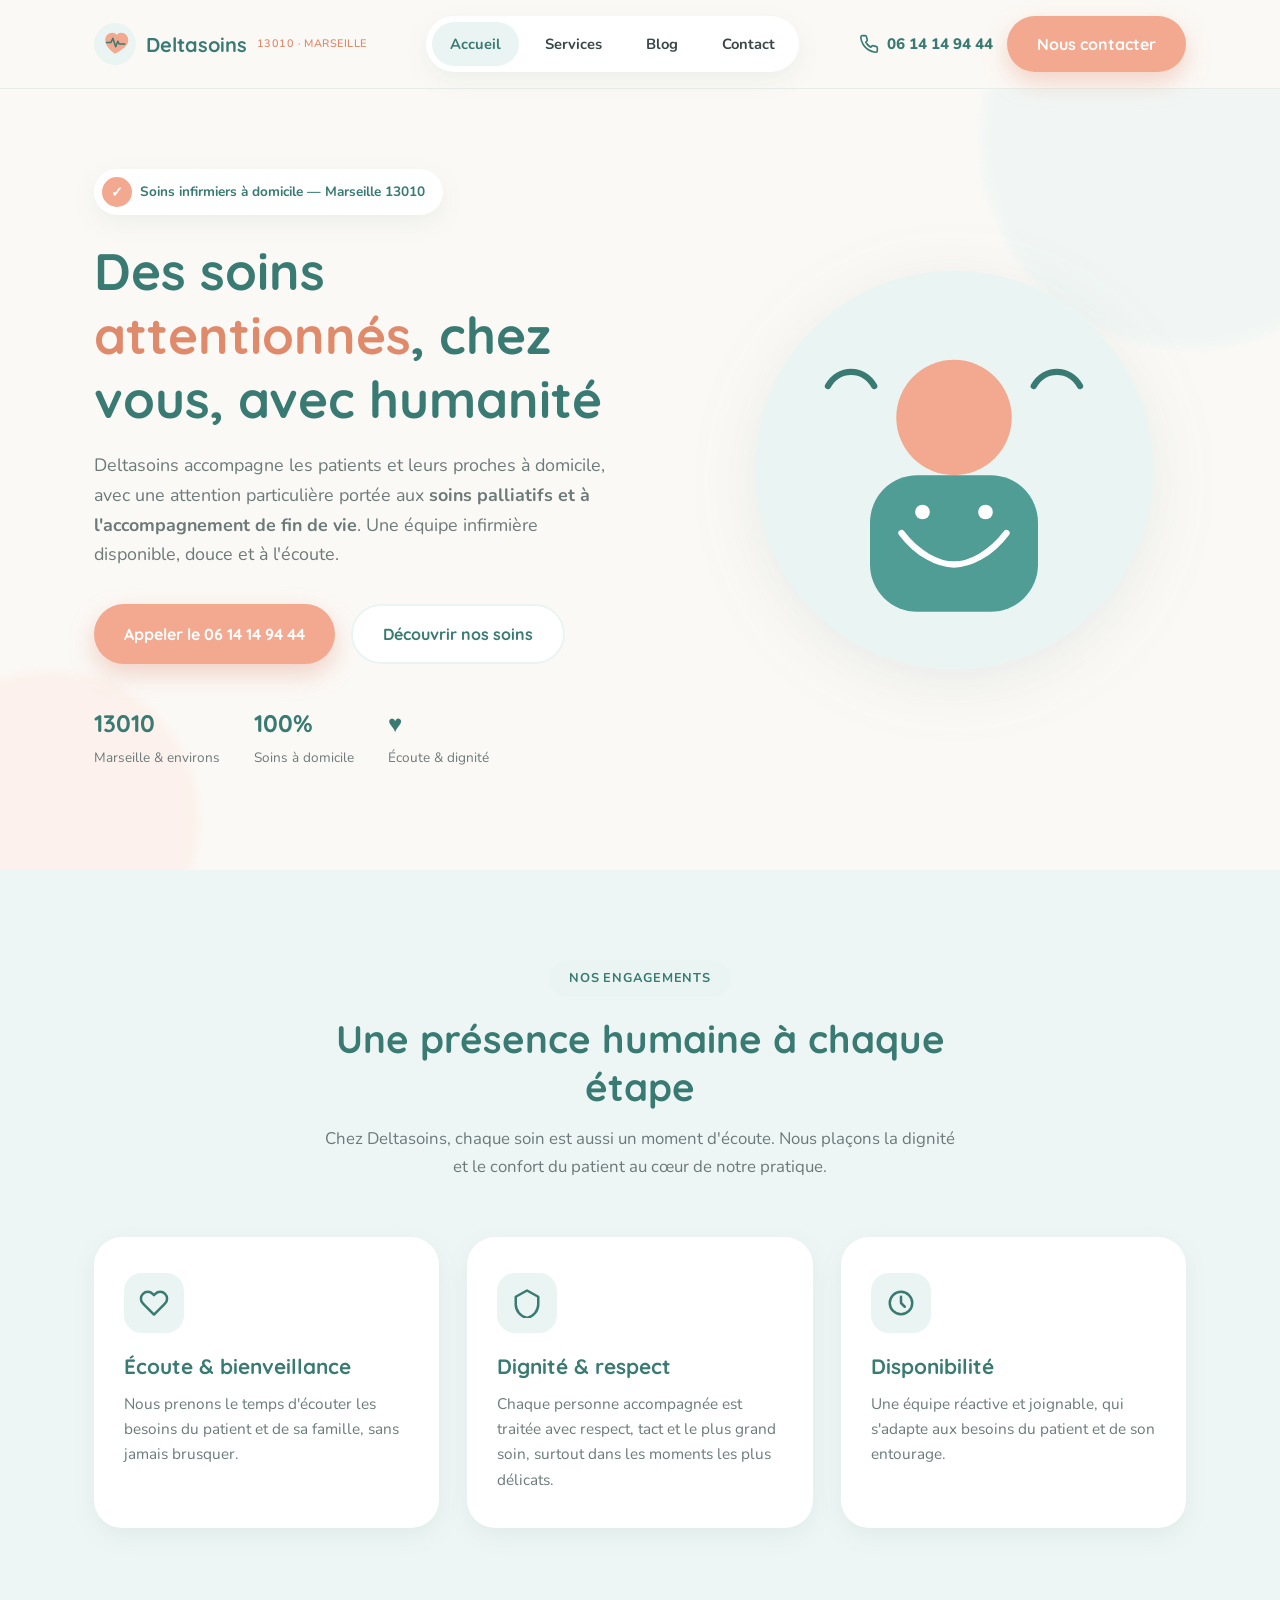
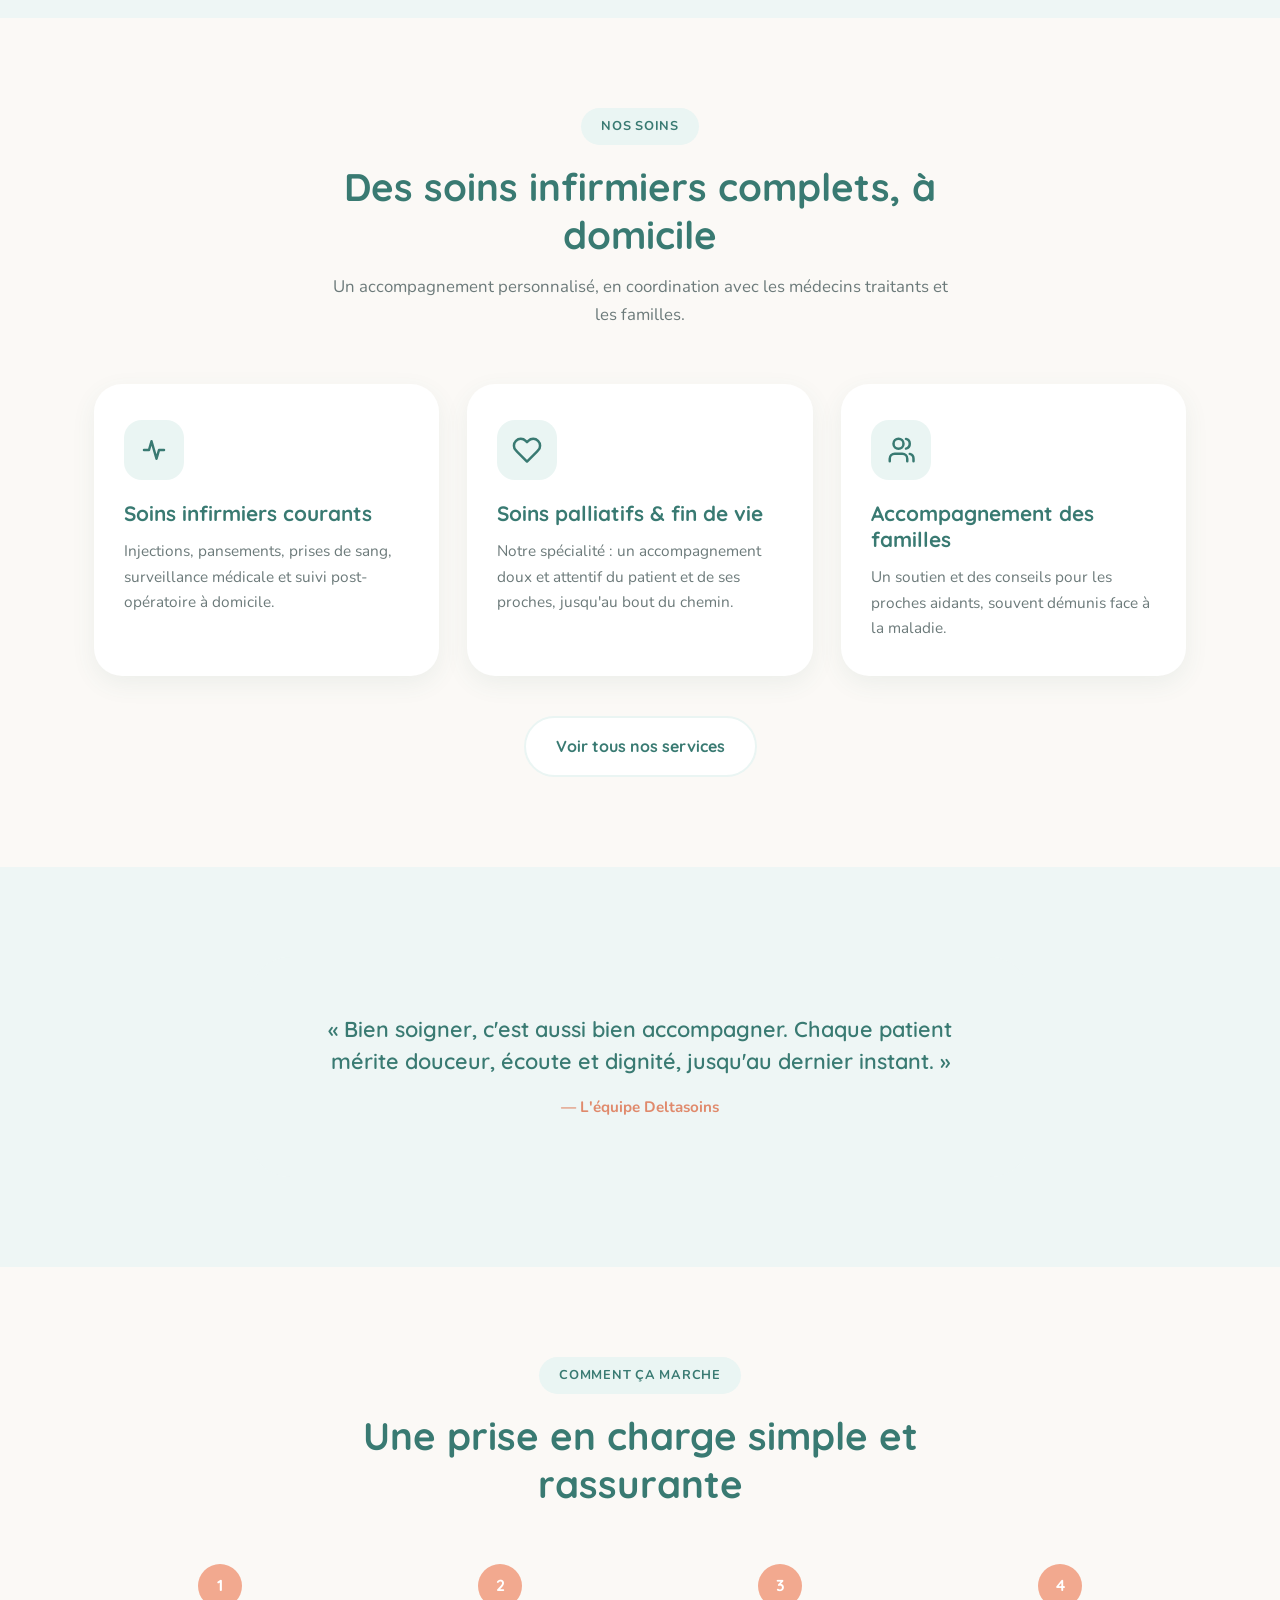
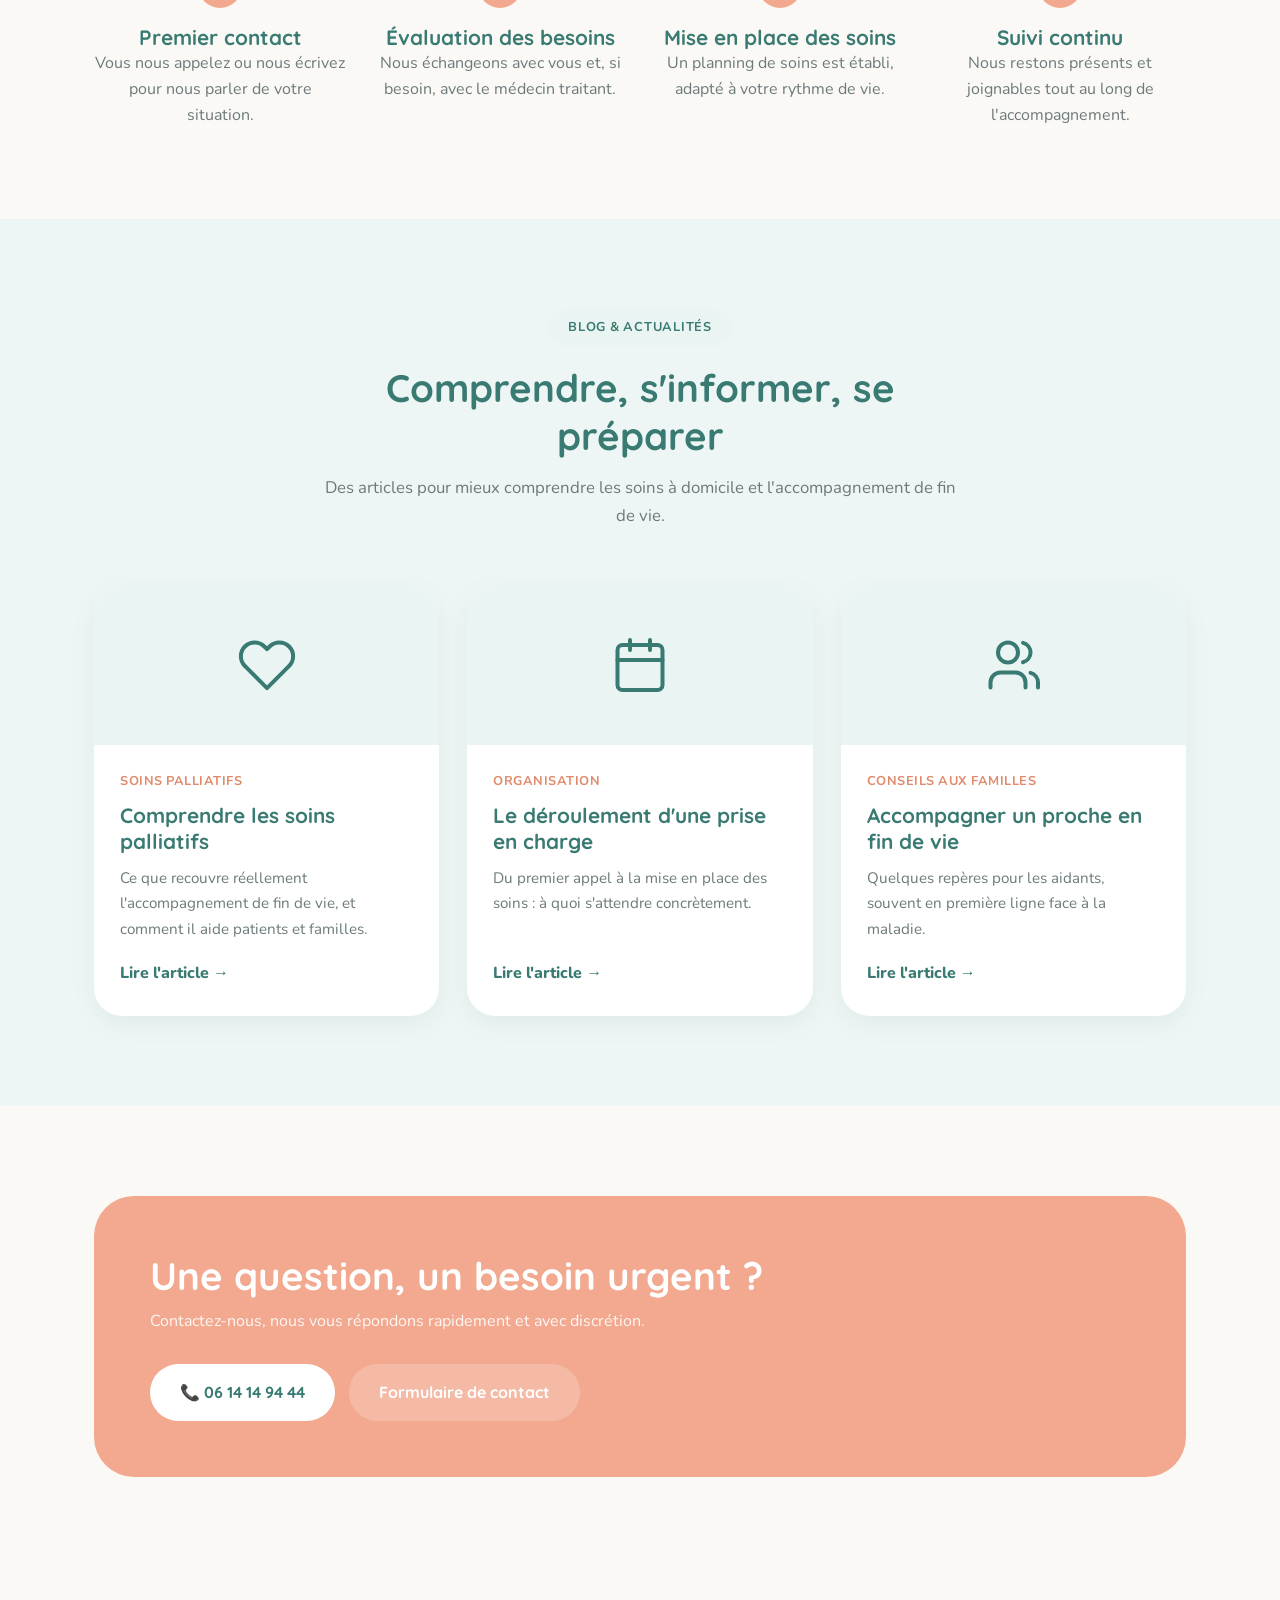
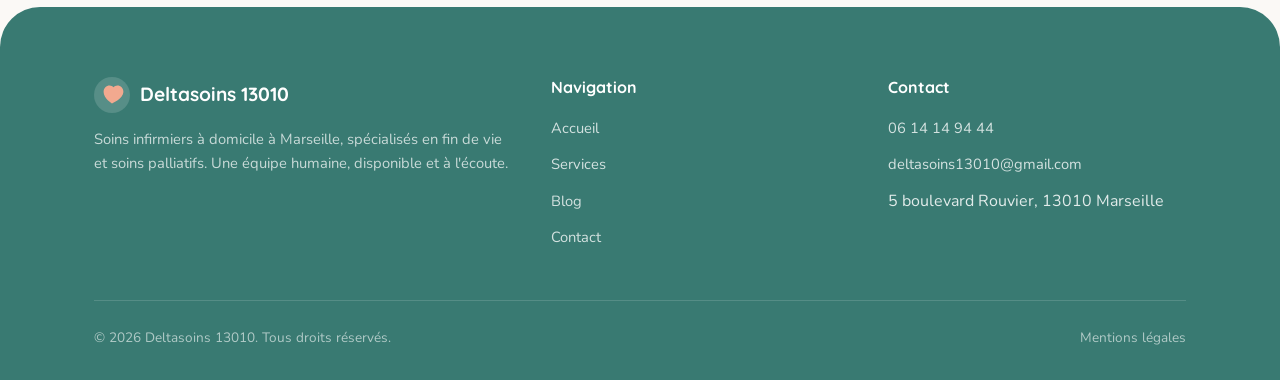
==== index.html @ 517008df "Site vitrine Deltasoins 13010 : accueil, services, blog, contact Co-Authored-By: Claude Sonnet 5 <no" ====
<!DOCTYPE html>
<html lang="fr">
<head>
<meta charset="UTF-8">
<meta name="viewport" content="width=device-width, initial-scale=1.0">
<title>Deltasoins 13010 — Soins infirmiers à domicile à Marseille</title>
<meta name="description" content="Deltasoins 13010 : soins infirmiers à domicile à Marseille, spécialisés en fin de vie et soins palliatifs. Une équipe à l'écoute, disponible et humaine.">
<link rel="icon" href="data:image/svg+xml,<svg xmlns=%22http://www.w3.org/2000/svg%22 viewBox=%220 0 100 100%22><circle cx=%2250%22 cy=%2250%22 r=%2248%22 fill=%22%234f9d94%22/></svg>">
<link rel="stylesheet" href="css/style.css">
</head>
<body>

<header class="site-header">
  <div class="header-inner">
    <a href="index.html" class="logo">
      <svg class="logo-mark" viewBox="0 0 60 60" fill="none" xmlns="http://www.w3.org/2000/svg">
        <circle cx="30" cy="30" r="30" fill="#eaf5f3"/>
        <path d="M30 44s-14-8.6-14-19.2C16 18.4 20.6 14 26 14c2.6 0 5 1.2 6.5 3.1C34 15.2 36.4 14 39 14c5.4 0 10 4.4 10 10.8C49 35.4 30 44 30 44z" fill="#f2a98f"/>
        <path d="M18 28h6l3-6 4 12 3-8 2 4h8" stroke="#397a72" stroke-width="2.2" stroke-linecap="round" stroke-linejoin="round"/>
      </svg>
      Deltasoins <small>13010 · Marseille</small>
    </a>

    <nav class="main-nav">
      <a href="index.html" class="active">Accueil</a>
      <a href="services.html">Services</a>
      <a href="blog.html">Blog</a>
      <a href="contact.html">Contact</a>
    </nav>

    <div class="header-actions">
      <a href="tel:0614149444" class="phone-link">
        <svg width="20" height="20" viewBox="0 0 24 24" fill="none" stroke="#397a72" stroke-width="2" stroke-linecap="round" stroke-linejoin="round"><path d="M22 16.92v3a2 2 0 0 1-2.18 2 19.79 19.79 0 0 1-8.63-3.07 19.5 19.5 0 0 1-6-6 19.79 19.79 0 0 1-3.07-8.67A2 2 0 0 1 4.11 2h3a2 2 0 0 1 2 1.72c.127.96.361 1.903.7 2.81a2 2 0 0 1-.45 2.11L8.09 9.91a16 16 0 0 0 6 6l1.27-1.27a2 2 0 0 1 2.11-.45c.907.339 1.85.573 2.81.7A2 2 0 0 1 22 16.92z"/></svg>
        <span class="label">06 14 14 94 44</span>
      </a>
      <a href="contact.html" class="btn btn-primary">Nous contacter</a>
      <button class="nav-toggle" aria-label="Ouvrir le menu"><span></span><span></span><span></span></button>
    </div>
  </div>
</header>

<!-- HERO -->
<section class="hero">
  <div class="blob blob-1"></div>
  <div class="blob blob-2"></div>
  <div class="container hero-inner">
    <div>
      <div class="hero-badge">
        <span class="dot">✓</span> Soins infirmiers à domicile — Marseille 13010
      </div>
      <h1>Des soins <span>attentionnés</span>, chez vous, avec humanité</h1>
      <p class="hero-lead">Deltasoins accompagne les patients et leurs proches à domicile, avec une attention particulière portée aux <strong>soins palliatifs et à l'accompagnement de fin de vie</strong>. Une équipe infirmière disponible, douce et à l'écoute.</p>
      <div class="hero-actions">
        <a href="tel:0614149444" class="btn btn-primary">Appeler le 06 14 14 94 44</a>
        <a href="services.html" class="btn btn-outline">Découvrir nos soins</a>
      </div>
      <div class="hero-stats">
        <div><strong>13010</strong><span>Marseille &amp; environs</span></div>
        <div><strong>100%</strong><span>Soins à domicile</span></div>
        <div><strong>♥</strong><span>Écoute &amp; dignité</span></div>
      </div>
    </div>
    <div class="hero-visual">
      <svg viewBox="0 0 400 400" fill="none" xmlns="http://www.w3.org/2000/svg">
        <circle cx="200" cy="200" r="190" fill="#eaf5f3"/>
        <circle cx="200" cy="150" r="55" fill="#f2a98f"/>
        <rect x="120" y="205" width="160" height="130" rx="45" fill="#4f9d94"/>
        <path d="M150 260c15 20 35 30 50 30s35-10 50-30" stroke="#ffffff" stroke-width="6" stroke-linecap="round" fill="none"/>
        <circle cx="170" cy="240" r="7" fill="#ffffff"/>
        <circle cx="230" cy="240" r="7" fill="#ffffff"/>
        <path d="M80 120c10-18 34-18 44 0" stroke="#397a72" stroke-width="6" stroke-linecap="round"/>
        <path d="M276 120c10-18 34-18 44 0" stroke="#397a72" stroke-width="6" stroke-linecap="round"/>
      </svg>
    </div>
  </div>
</section>

<!-- VALEURS -->
<section class="bg-alt">
  <div class="container">
    <div class="section-head reveal">
      <span class="section-tag">Nos engagements</span>
      <h2>Une présence humaine à chaque étape</h2>
      <p>Chez Deltasoins, chaque soin est aussi un moment d'écoute. Nous plaçons la dignité et le confort du patient au cœur de notre pratique.</p>
    </div>
    <div class="values-grid">
      <div class="card reveal">
        <div class="icon-badge"><svg viewBox="0 0 24 24" fill="none" stroke-width="2" stroke-linecap="round" stroke-linejoin="round"><path d="M20.84 4.61a5.5 5.5 0 0 0-7.78 0L12 5.67l-1.06-1.06a5.5 5.5 0 0 0-7.78 7.78l1.06 1.06L12 21.23l7.78-7.78 1.06-1.06a5.5 5.5 0 0 0 0-7.78z"/></svg></div>
        <h3>Écoute &amp; bienveillance</h3>
        <p>Nous prenons le temps d'écouter les besoins du patient et de sa famille, sans jamais brusquer.</p>
      </div>
      <div class="card reveal">
        <div class="icon-badge"><svg viewBox="0 0 24 24" fill="none" stroke-width="2" stroke-linecap="round" stroke-linejoin="round"><path d="M12 2 3 7v6c0 5.25 3.75 9.75 9 11 5.25-1.25 9-5.75 9-11V7l-9-5z"/></svg></div>
        <h3>Dignité &amp; respect</h3>
        <p>Chaque personne accompagnée est traitée avec respect, tact et le plus grand soin, surtout dans les moments les plus délicats.</p>
      </div>
      <div class="card reveal">
        <div class="icon-badge"><svg viewBox="0 0 24 24" fill="none" stroke-width="2" stroke-linecap="round" stroke-linejoin="round"><circle cx="12" cy="12" r="9"/><path d="M12 7v5l3 3"/></svg></div>
        <h3>Disponibilité</h3>
        <p>Une équipe réactive et joignable, qui s'adapte aux besoins du patient et de son entourage.</p>
      </div>
    </div>
  </div>
</section>

<!-- SERVICES -->
<section>
  <div class="container">
    <div class="section-head reveal">
      <span class="section-tag">Nos soins</span>
      <h2>Des soins infirmiers complets, à domicile</h2>
      <p>Un accompagnement personnalisé, en coordination avec les médecins traitants et les familles.</p>
    </div>
    <div class="services-grid">
      <div class="card reveal">
        <div class="icon-badge"><svg viewBox="0 0 24 24" fill="none" stroke-width="2" stroke-linecap="round" stroke-linejoin="round"><path d="M4 12h4l2-7 4 14 2-7h4"/></svg></div>
        <h3>Soins infirmiers courants</h3>
        <p>Injections, pansements, prises de sang, surveillance médicale et suivi post-opératoire à domicile.</p>
      </div>
      <div class="card reveal">
        <div class="icon-badge"><svg viewBox="0 0 24 24" fill="none" stroke-width="2" stroke-linecap="round" stroke-linejoin="round"><path d="M20.84 4.61a5.5 5.5 0 0 0-7.78 0L12 5.67l-1.06-1.06a5.5 5.5 0 0 0-7.78 7.78l1.06 1.06L12 21.23l7.78-7.78 1.06-1.06a5.5 5.5 0 0 0 0-7.78z"/></svg></div>
        <h3>Soins palliatifs &amp; fin de vie</h3>
        <p>Notre spécialité : un accompagnement doux et attentif du patient et de ses proches, jusqu'au bout du chemin.</p>
      </div>
      <div class="card reveal">
        <div class="icon-badge"><svg viewBox="0 0 24 24" fill="none" stroke-width="2" stroke-linecap="round" stroke-linejoin="round"><path d="M17 21v-2a4 4 0 0 0-4-4H7a4 4 0 0 0-4 4v2"/><circle cx="10" cy="7" r="4"/><path d="M22 21v-2a4 4 0 0 0-3-3.87"/><path d="M16 3.13a4 4 0 0 1 0 7.75"/></svg></div>
        <h3>Accompagnement des familles</h3>
        <p>Un soutien et des conseils pour les proches aidants, souvent démunis face à la maladie.</p>
      </div>
    </div>
    <div style="text-align:center; margin-top: 40px;">
      <a href="services.html" class="btn btn-outline reveal">Voir tous nos services</a>
    </div>
  </div>
</section>

<!-- CITATION -->
<section class="bg-alt">
  <div class="container">
    <div class="quote-block reveal">
      <p>« Bien soigner, c'est aussi bien accompagner. Chaque patient mérite douceur, écoute et dignité, jusqu'au dernier instant. »</p>
      <span>— L'équipe Deltasoins</span>
    </div>
  </div>
</section>

<!-- COMMENT CA MARCHE -->
<section>
  <div class="container">
    <div class="section-head reveal">
      <span class="section-tag">Comment ça marche</span>
      <h2>Une prise en charge simple et rassurante</h2>
    </div>
    <div class="steps-grid">
      <div class="step-card reveal">
        <div class="step-num">1</div>
        <h3>Premier contact</h3>
        <p>Vous nous appelez ou nous écrivez pour nous parler de votre situation.</p>
      </div>
      <div class="step-card reveal">
        <div class="step-num">2</div>
        <h3>Évaluation des besoins</h3>
        <p>Nous échangeons avec vous et, si besoin, avec le médecin traitant.</p>
      </div>
      <div class="step-card reveal">
        <div class="step-num">3</div>
        <h3>Mise en place des soins</h3>
        <p>Un planning de soins est établi, adapté à votre rythme de vie.</p>
      </div>
      <div class="step-card reveal">
        <div class="step-num">4</div>
        <h3>Suivi continu</h3>
        <p>Nous restons présents et joignables tout au long de l'accompagnement.</p>
      </div>
    </div>
  </div>
</section>

<!-- BLOG PREVIEW -->
<section class="bg-alt">
  <div class="container">
    <div class="section-head reveal">
      <span class="section-tag">Blog &amp; actualités</span>
      <h2>Comprendre, s'informer, se préparer</h2>
      <p>Des articles pour mieux comprendre les soins à domicile et l'accompagnement de fin de vie.</p>
    </div>
    <div class="blog-grid">
      <a href="blog/article-comprendre-soins-palliatifs.html" class="blog-card reveal">
        <div class="blog-thumb"><svg viewBox="0 0 24 24" fill="none" stroke-width="1.6" stroke-linecap="round" stroke-linejoin="round"><path d="M20.84 4.61a5.5 5.5 0 0 0-7.78 0L12 5.67l-1.06-1.06a5.5 5.5 0 0 0-7.78 7.78l1.06 1.06L12 21.23l7.78-7.78 1.06-1.06a5.5 5.5 0 0 0 0-7.78z"/></svg></div>
        <div class="blog-card-body">
          <span class="blog-meta">Soins palliatifs</span>
          <h3>Comprendre les soins palliatifs</h3>
          <p>Ce que recouvre réellement l'accompagnement de fin de vie, et comment il aide patients et familles.</p>
          <span class="read-more">Lire l'article →</span>
        </div>
      </a>
      <a href="blog/article-deroulement-prise-en-charge.html" class="blog-card reveal">
        <div class="blog-thumb"><svg viewBox="0 0 24 24" fill="none" stroke-width="1.6" stroke-linecap="round" stroke-linejoin="round"><rect x="3" y="4" width="18" height="18" rx="2"/><path d="M16 2v4M8 2v4M3 10h18"/></svg></div>
        <div class="blog-card-body">
          <span class="blog-meta">Organisation</span>
          <h3>Le déroulement d'une prise en charge</h3>
          <p>Du premier appel à la mise en place des soins : à quoi s'attendre concrètement.</p>
          <span class="read-more">Lire l'article →</span>
        </div>
      </a>
      <a href="blog/article-accompagner-un-proche.html" class="blog-card reveal">
        <div class="blog-thumb"><svg viewBox="0 0 24 24" fill="none" stroke-width="1.6" stroke-linecap="round" stroke-linejoin="round"><path d="M17 21v-2a4 4 0 0 0-4-4H7a4 4 0 0 0-4 4v2"/><circle cx="10" cy="7" r="4"/><path d="M22 21v-2a4 4 0 0 0-3-3.87"/><path d="M16 3.13a4 4 0 0 1 0 7.75"/></svg></div>
        <div class="blog-card-body">
          <span class="blog-meta">Conseils aux familles</span>
          <h3>Accompagner un proche en fin de vie</h3>
          <p>Quelques repères pour les aidants, souvent en première ligne face à la maladie.</p>
          <span class="read-more">Lire l'article →</span>
        </div>
      </a>
    </div>
  </div>
</section>

<!-- CTA -->
<section>
  <div class="container">
    <div class="cta-band reveal">
      <div>
        <h2>Une question, un besoin urgent ?</h2>
        <p>Contactez-nous, nous vous répondons rapidement et avec discrétion.</p>
      </div>
      <div style="display:flex; gap:14px; flex-wrap:wrap;">
        <a href="tel:0614149444" class="btn btn-light">📞 06 14 14 94 44</a>
        <a href="contact.html" class="btn" style="background:rgba(255,255,255,0.2); color:white;">Formulaire de contact</a>
      </div>
    </div>
  </div>
</section>

<footer class="site-footer">
  <div class="container">
    <div class="footer-grid">
      <div>
        <div class="footer-logo">
          <svg class="logo-mark" viewBox="0 0 60 60" fill="none" xmlns="http://www.w3.org/2000/svg">
            <circle cx="30" cy="30" r="30" fill="rgba(255,255,255,0.15)"/>
            <path d="M30 44s-14-8.6-14-19.2C16 18.4 20.6 14 26 14c2.6 0 5 1.2 6.5 3.1C34 15.2 36.4 14 39 14c5.4 0 10 4.4 10 10.8C49 35.4 30 44 30 44z" fill="#f2a98f"/>
          </svg>
          Deltasoins 13010
        </div>
        <p>Soins infirmiers à domicile à Marseille, spécialisés en fin de vie et soins palliatifs. Une équipe humaine, disponible et à l'écoute.</p>
      </div>
      <div>
        <h4>Navigation</h4>
        <ul>
          <li><a href="index.html">Accueil</a></li>
          <li><a href="services.html">Services</a></li>
          <li><a href="blog.html">Blog</a></li>
          <li><a href="contact.html">Contact</a></li>
        </ul>
      </div>
      <div>
        <h4>Contact</h4>
        <ul>
          <li><a href="tel:0614149444">06 14 14 94 44</a></li>
          <li><a href="mailto:deltasoins13010@gmail.com">deltasoins13010@gmail.com</a></li>
          <li>5 boulevard Rouvier, 13010 Marseille</li>
        </ul>
      </div>
    </div>
    <div class="footer-bottom">
      <span>© <span id="year"></span> Deltasoins 13010. Tous droits réservés.</span>
      <a href="mentions-legales.html">Mentions légales</a>
    </div>
  </div>
</footer>

<script src="js/script.js"></script>
<script>document.getElementById('year').textContent = new Date().getFullYear();</script>
</body>
</html>
---- css/style.css ----
/* ===================================================
   Deltasoins 13010 — Feuille de style principale
   Style : médical, doux, rassurant, arrondi
=================================================== */

@import url('https://fonts.googleapis.com/css2?family=Quicksand:wght@500;600;700&family=Nunito:wght@400;600;700;800&display=swap');

:root {
  --color-primary: #4f9d94;
  --color-primary-dark: #397a72;
  --color-primary-light: #eaf5f3;
  --color-secondary: #f2a98f;
  --color-secondary-dark: #e08a6c;
  --color-bg: #fbf9f6;
  --color-bg-alt: #eef6f5;
  --color-text: #3a4747;
  --color-text-light: #6c7a7a;
  --color-white: #ffffff;

  --radius-xl: 40px;
  --radius-lg: 28px;
  --radius-md: 18px;
  --radius-sm: 12px;
  --radius-pill: 999px;

  --shadow-soft: 0 12px 32px rgba(63, 110, 105, 0.10);
  --shadow-card: 0 8px 24px rgba(63, 110, 105, 0.08);

  --font-heading: 'Quicksand', 'Nunito', sans-serif;
  --font-body: 'Nunito', sans-serif;
}

* { box-sizing: border-box; margin: 0; padding: 0; }

html { scroll-behavior: smooth; }

body {
  font-family: var(--font-body);
  color: var(--color-text);
  background: var(--color-bg);
  line-height: 1.65;
  overflow-x: hidden;
}

img { max-width: 100%; display: block; }

a { color: inherit; text-decoration: none; }

ul { list-style: none; }

h1, h2, h3, h4 {
  font-family: var(--font-heading);
  font-weight: 700;
  color: var(--color-primary-dark);
  line-height: 1.25;
}

h1 { font-size: clamp(2.1rem, 4vw, 3.2rem); }
h2 { font-size: clamp(1.7rem, 3vw, 2.4rem); }
h3 { font-size: 1.3rem; }

p { color: var(--color-text-light); }

.container {
  max-width: 1140px;
  margin: 0 auto;
  padding: 0 24px;
}

section { padding: 90px 0; }

.section-tag {
  display: inline-block;
  background: var(--color-primary-light);
  color: var(--color-primary-dark);
  font-weight: 700;
  font-size: 0.8rem;
  letter-spacing: 0.06em;
  text-transform: uppercase;
  padding: 8px 20px;
  border-radius: var(--radius-pill);
  margin-bottom: 18px;
}

.section-head {
  max-width: 640px;
  margin: 0 auto 56px;
  text-align: center;
}

.section-head p { margin-top: 14px; font-size: 1.05rem; }

/* ---------- Buttons ---------- */
.btn {
  display: inline-flex;
  align-items: center;
  gap: 10px;
  font-family: var(--font-heading);
  font-weight: 700;
  font-size: 1rem;
  padding: 15px 30px;
  border-radius: var(--radius-pill);
  border: none;
  cursor: pointer;
  transition: transform 0.25s ease, box-shadow 0.25s ease, background 0.25s ease;
}

.btn-primary {
  background: var(--color-secondary);
  color: var(--color-white);
  box-shadow: 0 10px 24px rgba(224, 138, 108, 0.35);
}
.btn-primary:hover { background: var(--color-secondary-dark); transform: translateY(-3px); }

.btn-outline {
  background: var(--color-white);
  color: var(--color-primary-dark);
  border: 2px solid var(--color-primary-light);
}
.btn-outline:hover { border-color: var(--color-primary); transform: translateY(-3px); }

.btn-light {
  background: var(--color-white);
  color: var(--color-primary-dark);
}
.btn-light:hover { transform: translateY(-3px); }

.btn-block { width: 100%; justify-content: center; }

/* ---------- Header ---------- */
.site-header {
  position: sticky;
  top: 0;
  z-index: 100;
  background: rgba(251, 249, 246, 0.9);
  backdrop-filter: blur(10px);
  border-bottom: 1px solid rgba(79, 157, 148, 0.12);
}

.header-inner {
  display: flex;
  align-items: center;
  justify-content: space-between;
  padding: 16px 24px;
  max-width: 1140px;
  margin: 0 auto;
}

.logo {
  display: flex;
  align-items: center;
  gap: 10px;
  font-family: var(--font-heading);
  font-weight: 700;
  font-size: 1.25rem;
  color: var(--color-primary-dark);
}

.logo-mark {
  width: 42px;
  height: 42px;
  flex-shrink: 0;
}

.logo small {
  display: block;
  font-family: var(--font-body);
  font-weight: 600;
  font-size: 0.68rem;
  color: var(--color-secondary-dark);
  letter-spacing: 0.04em;
  text-transform: uppercase;
}

.main-nav {
  display: flex;
  align-items: center;
  gap: 8px;
  background: var(--color-white);
  padding: 6px;
  border-radius: var(--radius-pill);
  box-shadow: var(--shadow-card);
}

.main-nav a {
  padding: 10px 18px;
  border-radius: var(--radius-pill);
  font-weight: 700;
  font-size: 0.92rem;
  color: var(--color-text);
  transition: background 0.2s ease, color 0.2s ease;
}

.main-nav a:hover,
.main-nav a.active {
  background: var(--color-primary-light);
  color: var(--color-primary-dark);
}

.header-actions {
  display: flex;
  align-items: center;
  gap: 14px;
  flex-shrink: 0;
}

.phone-link {
  display: flex;
  align-items: center;
  gap: 8px;
  font-weight: 800;
  color: var(--color-primary-dark);
  font-size: 0.95rem;
  white-space: nowrap;
  flex-shrink: 0;
}

.nav-toggle {
  display: none;
  flex-direction: column;
  gap: 5px;
  background: none;
  border: none;
  cursor: pointer;
  padding: 8px;
}
.nav-toggle span {
  width: 26px;
  height: 3px;
  border-radius: 3px;
  background: var(--color-primary-dark);
}

/* ---------- Hero ---------- */
.hero {
  position: relative;
  padding: 80px 0 100px;
  overflow: hidden;
}

.blob {
  position: absolute;
  border-radius: 50%;
  filter: blur(4px);
  opacity: 0.55;
  z-index: 0;
}
.blob-1 { width: 420px; height: 420px; background: var(--color-primary-light); top: -160px; right: -120px; }
.blob-2 { width: 300px; height: 300px; background: #fdece4; bottom: -100px; left: -100px; }

.hero-inner {
  position: relative;
  z-index: 1;
  display: grid;
  grid-template-columns: 1.1fr 0.9fr;
  gap: 60px;
  align-items: center;
}

.hero-badge {
  display: inline-flex;
  align-items: center;
  gap: 8px;
  background: var(--color-white);
  padding: 8px 18px 8px 8px;
  border-radius: var(--radius-pill);
  box-shadow: var(--shadow-card);
  font-weight: 700;
  font-size: 0.85rem;
  color: var(--color-primary-dark);
  margin-bottom: 24px;
}
.hero-badge .dot {
  width: 30px; height: 30px;
  border-radius: 50%;
  background: var(--color-secondary);
  display: flex; align-items: center; justify-content: center;
  color: white; font-size: 0.9rem;
}

.hero h1 { margin-bottom: 20px; }
.hero h1 span { color: var(--color-secondary-dark); }

.hero-lead {
  font-size: 1.12rem;
  max-width: 520px;
  margin-bottom: 34px;
}

.hero-actions {
  display: flex;
  flex-wrap: wrap;
  gap: 16px;
  margin-bottom: 40px;
}

.hero-stats {
  display: flex;
  gap: 34px;
}
.hero-stats div strong {
  display: block;
  font-family: var(--font-heading);
  font-size: 1.5rem;
  color: var(--color-primary-dark);
}
.hero-stats div span {
  font-size: 0.85rem;
  color: var(--color-text-light);
}

.hero-visual {
  position: relative;
  display: flex;
  align-items: center;
  justify-content: center;
}
.hero-visual svg {
  width: 100%;
  max-width: 420px;
  filter: drop-shadow(var(--shadow-soft));
}

/* ---------- Values / Cards ---------- */
.values-grid, .services-grid, .blog-grid, .steps-grid {
  display: grid;
  grid-template-columns: repeat(3, 1fr);
  gap: 28px;
}

.card {
  background: var(--color-white);
  border-radius: var(--radius-lg);
  padding: 36px 30px;
  box-shadow: var(--shadow-card);
  transition: transform 0.25s ease, box-shadow 0.25s ease;
}
.card:hover { transform: translateY(-6px); box-shadow: var(--shadow-soft); }

.icon-badge {
  width: 60px;
  height: 60px;
  border-radius: var(--radius-md);
  background: var(--color-primary-light);
  display: flex;
  align-items: center;
  justify-content: center;
  margin-bottom: 20px;
}
.icon-badge svg { width: 30px; height: 30px; stroke: var(--color-primary-dark); }

.card h3 { margin-bottom: 12px; }
.card p { font-size: 0.96rem; }

.bg-alt { background: var(--color-bg-alt); }

/* ---------- Services page detail ---------- */
.service-detail {
  display: grid;
  grid-template-columns: 90px 1fr;
  gap: 26px;
  background: var(--color-white);
  border-radius: var(--radius-lg);
  padding: 36px;
  box-shadow: var(--shadow-card);
  margin-bottom: 26px;
  align-items: flex-start;
}
.service-detail .icon-badge { width: 64px; height: 64px; margin-bottom: 0; }
.service-detail ul { margin-top: 14px; }
.service-detail ul li {
  position: relative;
  padding-left: 24px;
  margin-bottom: 8px;
  color: var(--color-text-light);
  font-size: 0.96rem;
}
.service-detail ul li::before {
  content: "";
  position: absolute;
  left: 0; top: 9px;
  width: 8px; height: 8px;
  border-radius: 50%;
  background: var(--color-secondary);
}

.specialty-banner {
  background: linear-gradient(135deg, var(--color-primary-dark), var(--color-primary));
  border-radius: var(--radius-xl);
  padding: 56px;
  color: var(--color-white);
  display: grid;
  grid-template-columns: 1fr 1fr;
  gap: 40px;
  align-items: center;
  margin: 20px 0 60px;
}
.specialty-banner h2, .specialty-banner p { color: var(--color-white); }
.specialty-banner p { opacity: 0.92; }
.specialty-banner .section-tag { background: rgba(255,255,255,0.16); color: var(--color-white); }

/* ---------- Steps ---------- */
.steps-grid { grid-template-columns: repeat(4, 1fr); }
.step-card { text-align: center; }
.step-num {
  width: 44px; height: 44px;
  border-radius: 50%;
  background: var(--color-secondary);
  color: white;
  font-family: var(--font-heading);
  font-weight: 700;
  display: flex; align-items: center; justify-content: center;
  margin: 0 auto 16px;
}

/* ---------- Testimonial / quote ---------- */
.quote-block {
  background: var(--color-bg-alt);
  border-radius: var(--radius-xl);
  padding: 56px;
  text-align: center;
  max-width: 780px;
  margin: 0 auto;
}
.quote-block p {
  font-family: var(--font-heading);
  font-size: 1.35rem;
  color: var(--color-primary-dark);
  font-weight: 600;
  line-height: 1.5;
}
.quote-block span {
  display: block;
  margin-top: 18px;
  font-weight: 700;
  color: var(--color-secondary-dark);
  font-size: 0.95rem;
}

/* ---------- CTA band ---------- */
.cta-band {
  background: var(--color-secondary);
  border-radius: var(--radius-xl);
  padding: 56px;
  color: var(--color-white);
  display: flex;
  align-items: center;
  justify-content: space-between;
  gap: 30px;
  flex-wrap: wrap;
}
.cta-band h2 { color: var(--color-white); margin-bottom: 8px; }
.cta-band p { color: rgba(255,255,255,0.9); }

/* ---------- Blog ---------- */
.blog-card {
  background: var(--color-white);
  border-radius: var(--radius-lg);
  overflow: hidden;
  box-shadow: var(--shadow-card);
  transition: transform 0.25s ease, box-shadow 0.25s ease;
  display: flex;
  flex-direction: column;
}
.blog-card:hover { transform: translateY(-6px); box-shadow: var(--shadow-soft); }
.blog-thumb {
  height: 160px;
  background: var(--color-primary-light);
  display: flex;
  align-items: center;
  justify-content: center;
}
.blog-thumb svg { width: 60px; height: 60px; stroke: var(--color-primary-dark); }
.blog-card-body { padding: 26px 26px 30px; flex: 1; display: flex; flex-direction: column; }
.blog-meta { font-size: 0.8rem; color: var(--color-secondary-dark); font-weight: 700; text-transform: uppercase; letter-spacing: 0.04em; margin-bottom: 10px; }
.blog-card-body h3 { margin-bottom: 12px; }
.blog-card-body p { font-size: 0.95rem; flex: 1; }
.read-more { margin-top: 18px; font-weight: 800; color: var(--color-primary-dark); display: inline-flex; align-items: center; gap: 6px; }

/* ---------- Article page ---------- */
.article-hero {
  padding: 60px 0 20px;
}
.article-hero .container { max-width: 780px; }
.article-body {
  max-width: 780px;
  margin: 0 auto;
  padding-bottom: 90px;
}
.article-body h2 { margin: 36px 0 14px; }
.article-body p { margin-bottom: 18px; font-size: 1.02rem; }
.article-body ul { margin: 0 0 20px 0; }
.article-body ul li {
  position: relative;
  padding-left: 26px;
  margin-bottom: 10px;
  color: var(--color-text-light);
}
.article-body ul li::before {
  content: "";
  position: absolute; left: 0; top: 9px;
  width: 8px; height: 8px; border-radius: 50%;
  background: var(--color-secondary);
}
.article-note {
  background: var(--color-bg-alt);
  border-radius: var(--radius-md);
  padding: 22px 26px;
  font-size: 0.92rem;
  color: var(--color-text-light);
  margin: 30px 0;
}
.back-link { display: inline-flex; align-items: center; gap: 8px; font-weight: 700; color: var(--color-primary-dark); margin-bottom: 20px; }

/* ---------- Contact ---------- */
.contact-grid {
  display: grid;
  grid-template-columns: 0.9fr 1.1fr;
  gap: 40px;
  align-items: start;
}

.contact-info-card {
  background: var(--color-white);
  border-radius: var(--radius-lg);
  padding: 40px;
  box-shadow: var(--shadow-card);
}
.contact-info-item {
  display: flex;
  gap: 16px;
  padding: 18px 0;
  border-bottom: 1px solid var(--color-bg-alt);
}
.contact-info-item:last-child { border-bottom: none; }
.contact-info-item .icon-badge { width: 46px; height: 46px; margin-bottom: 0; flex-shrink: 0; }
.contact-info-item .icon-badge svg { width: 22px; height: 22px; }
.contact-info-item h4 { font-size: 0.95rem; color: var(--color-text); margin-bottom: 4px; }
.contact-info-item p, .contact-info-item a { font-size: 0.92rem; }
.contact-info-item a:hover { color: var(--color-primary-dark); }

.map-frame {
  margin-top: 24px;
  border-radius: var(--radius-lg);
  overflow: hidden;
  box-shadow: var(--shadow-card);
}
.map-frame iframe { width: 100%; height: 260px; border: none; display: block; }

.contact-form {
  background: var(--color-white);
  border-radius: var(--radius-lg);
  padding: 40px;
  box-shadow: var(--shadow-card);
}
.form-row { display: grid; grid-template-columns: 1fr 1fr; gap: 18px; }
.form-group { margin-bottom: 20px; }
.form-group label {
  display: block;
  font-weight: 700;
  font-size: 0.9rem;
  margin-bottom: 8px;
  color: var(--color-text);
}
.form-group input,
.form-group select,
.form-group textarea {
  width: 100%;
  padding: 14px 18px;
  border-radius: var(--radius-md);
  border: 2px solid var(--color-bg-alt);
  background: var(--color-bg);
  font-family: var(--font-body);
  font-size: 0.96rem;
  color: var(--color-text);
  transition: border-color 0.2s ease;
}
.form-group input:focus,
.form-group select:focus,
.form-group textarea:focus {
  outline: none;
  border-color: var(--color-primary);
}
.form-group textarea { resize: vertical; min-height: 130px; }
.form-note { font-size: 0.82rem; color: var(--color-text-light); margin-top: 14px; text-align: center; }

/* ---------- Footer ---------- */
.site-footer {
  background: var(--color-primary-dark);
  color: rgba(255,255,255,0.85);
  border-radius: var(--radius-xl) var(--radius-xl) 0 0;
  padding: 70px 0 30px;
  margin-top: 40px;
}
.footer-grid {
  display: grid;
  grid-template-columns: 1.4fr 1fr 1fr;
  gap: 40px;
  padding-bottom: 40px;
  border-bottom: 1px solid rgba(255,255,255,0.14);
}
.footer-logo { display: flex; align-items: center; gap: 10px; font-family: var(--font-heading); font-weight: 700; font-size: 1.2rem; color: white; margin-bottom: 14px; }
.footer-logo .logo-mark { width: 36px; height: 36px; }
.site-footer p { color: rgba(255,255,255,0.72); font-size: 0.92rem; }
.site-footer h4 { color: white; font-size: 1rem; margin-bottom: 18px; }
.site-footer ul li { margin-bottom: 10px; }
.site-footer ul li a { color: rgba(255,255,255,0.78); font-size: 0.92rem; transition: color 0.2s ease; }
.site-footer ul li a:hover { color: white; }
.footer-bottom {
  display: flex;
  justify-content: space-between;
  align-items: center;
  padding-top: 26px;
  font-size: 0.85rem;
  color: rgba(255,255,255,0.6);
  flex-wrap: wrap;
  gap: 10px;
}
.footer-bottom a:hover { color: white; }

/* ---------- Scroll reveal ---------- */
.reveal { opacity: 0; transform: translateY(24px); transition: opacity 0.7s ease, transform 0.7s ease; }
.reveal.visible { opacity: 1; transform: translateY(0); }

/* ---------- Page hero (inner pages) ---------- */
.page-hero {
  padding: 60px 0 50px;
  text-align: center;
}
.page-hero .section-tag { margin-bottom: 18px; }
.page-hero p { max-width: 600px; margin: 16px auto 0; }

/* ---------- Responsive ---------- */
@media (max-width: 980px) {
  .hero-inner { grid-template-columns: 1fr; }
  .hero-visual { order: -1; max-width: 320px; margin: 0 auto; }
  .values-grid, .services-grid, .blog-grid { grid-template-columns: repeat(2, 1fr); }
  .steps-grid { grid-template-columns: repeat(2, 1fr); }
  .specialty-banner { grid-template-columns: 1fr; padding: 40px; }
  .contact-grid { grid-template-columns: 1fr; }
  .footer-grid { grid-template-columns: 1fr 1fr; }
}

@media (max-width: 900px) {
  .header-actions .phone-link span.label { display: none; }
  .main-nav { display: none; }
  .nav-toggle { display: flex; }

  .main-nav.open {
    display: flex;
    flex-direction: column;
    position: absolute;
    top: 74px;
    left: 24px;
    right: 24px;
    border-radius: var(--radius-lg);
    padding: 14px;
    z-index: 200;
  }
  .main-nav.open a { text-align: center; padding: 14px; }
}

@media (max-width: 720px) {
  .values-grid, .services-grid, .blog-grid, .steps-grid { grid-template-columns: 1fr; }
  .service-detail { grid-template-columns: 1fr; }
  .cta-band { flex-direction: column; text-align: center; }
  .form-row { grid-template-columns: 1fr; }
  .footer-grid { grid-template-columns: 1fr; }
  section { padding: 60px 0; }
  .specialty-banner, .quote-block, .cta-band { padding: 32px; }
}
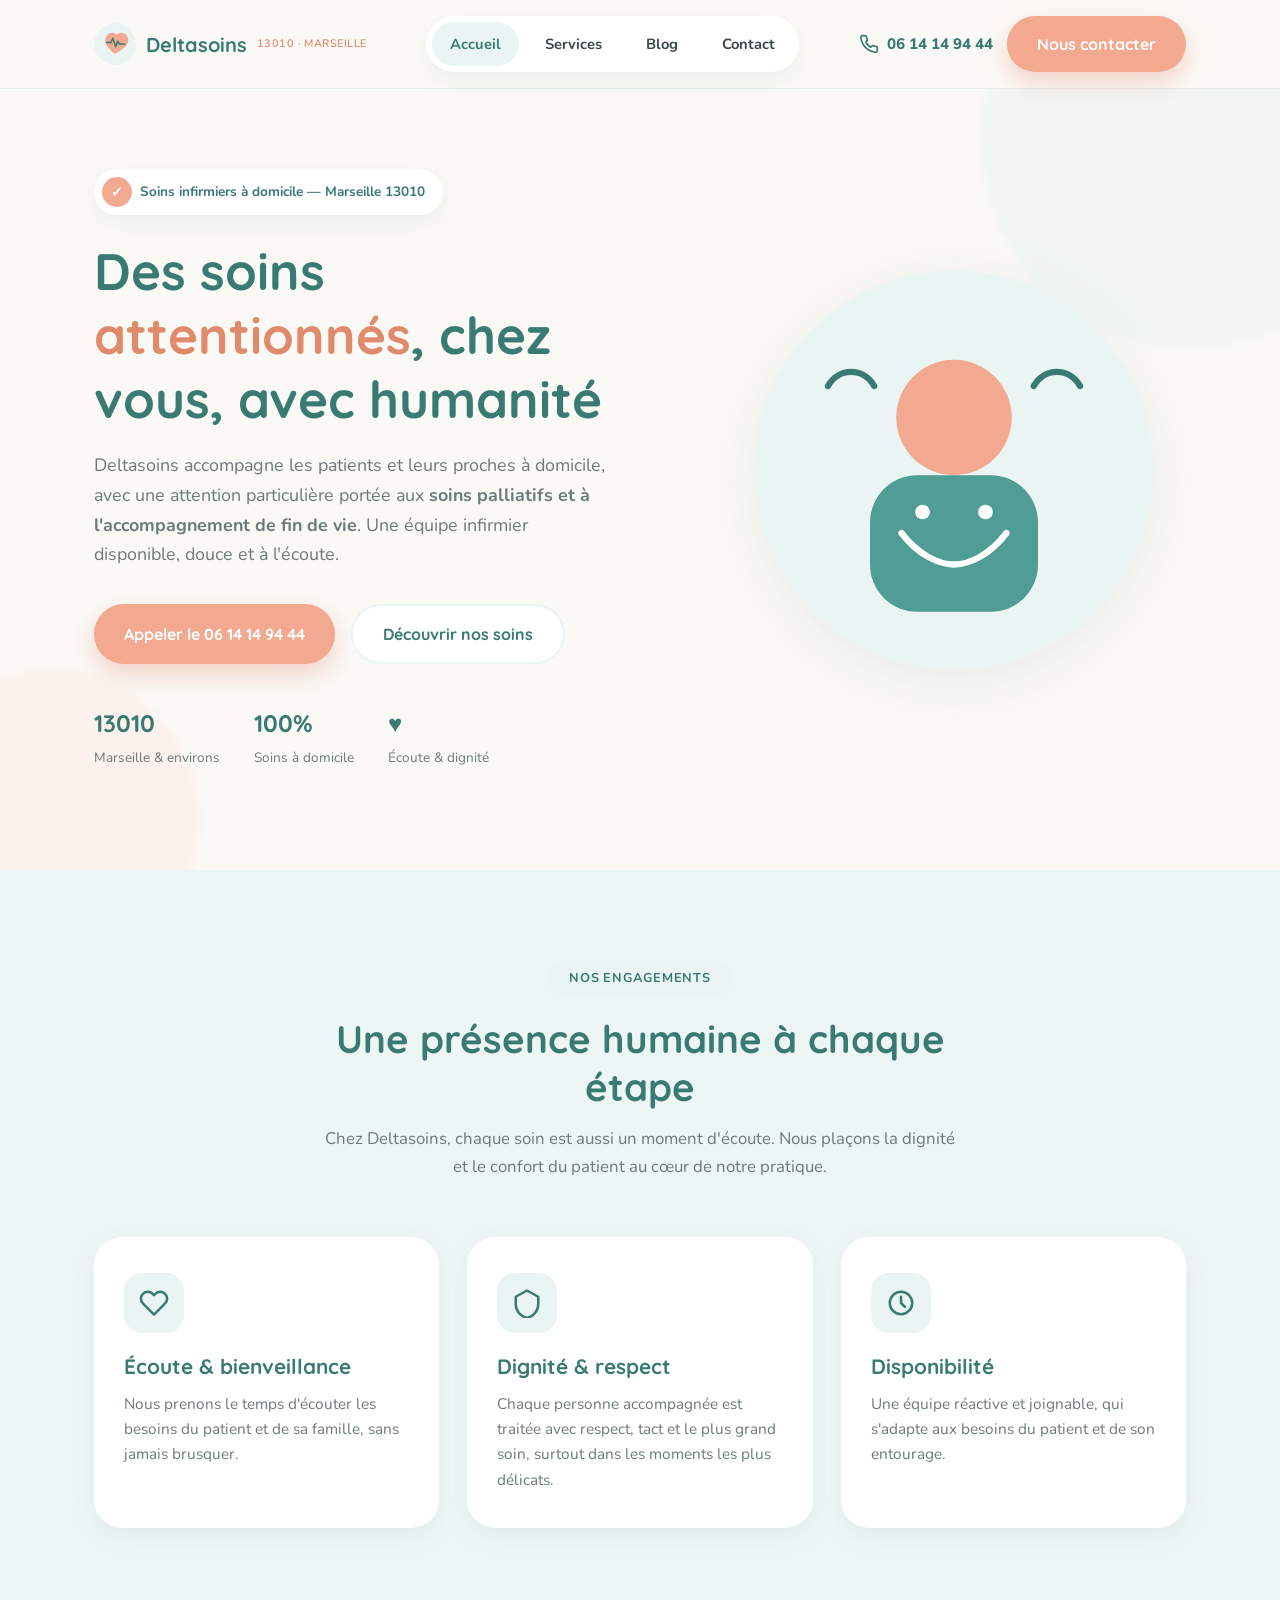
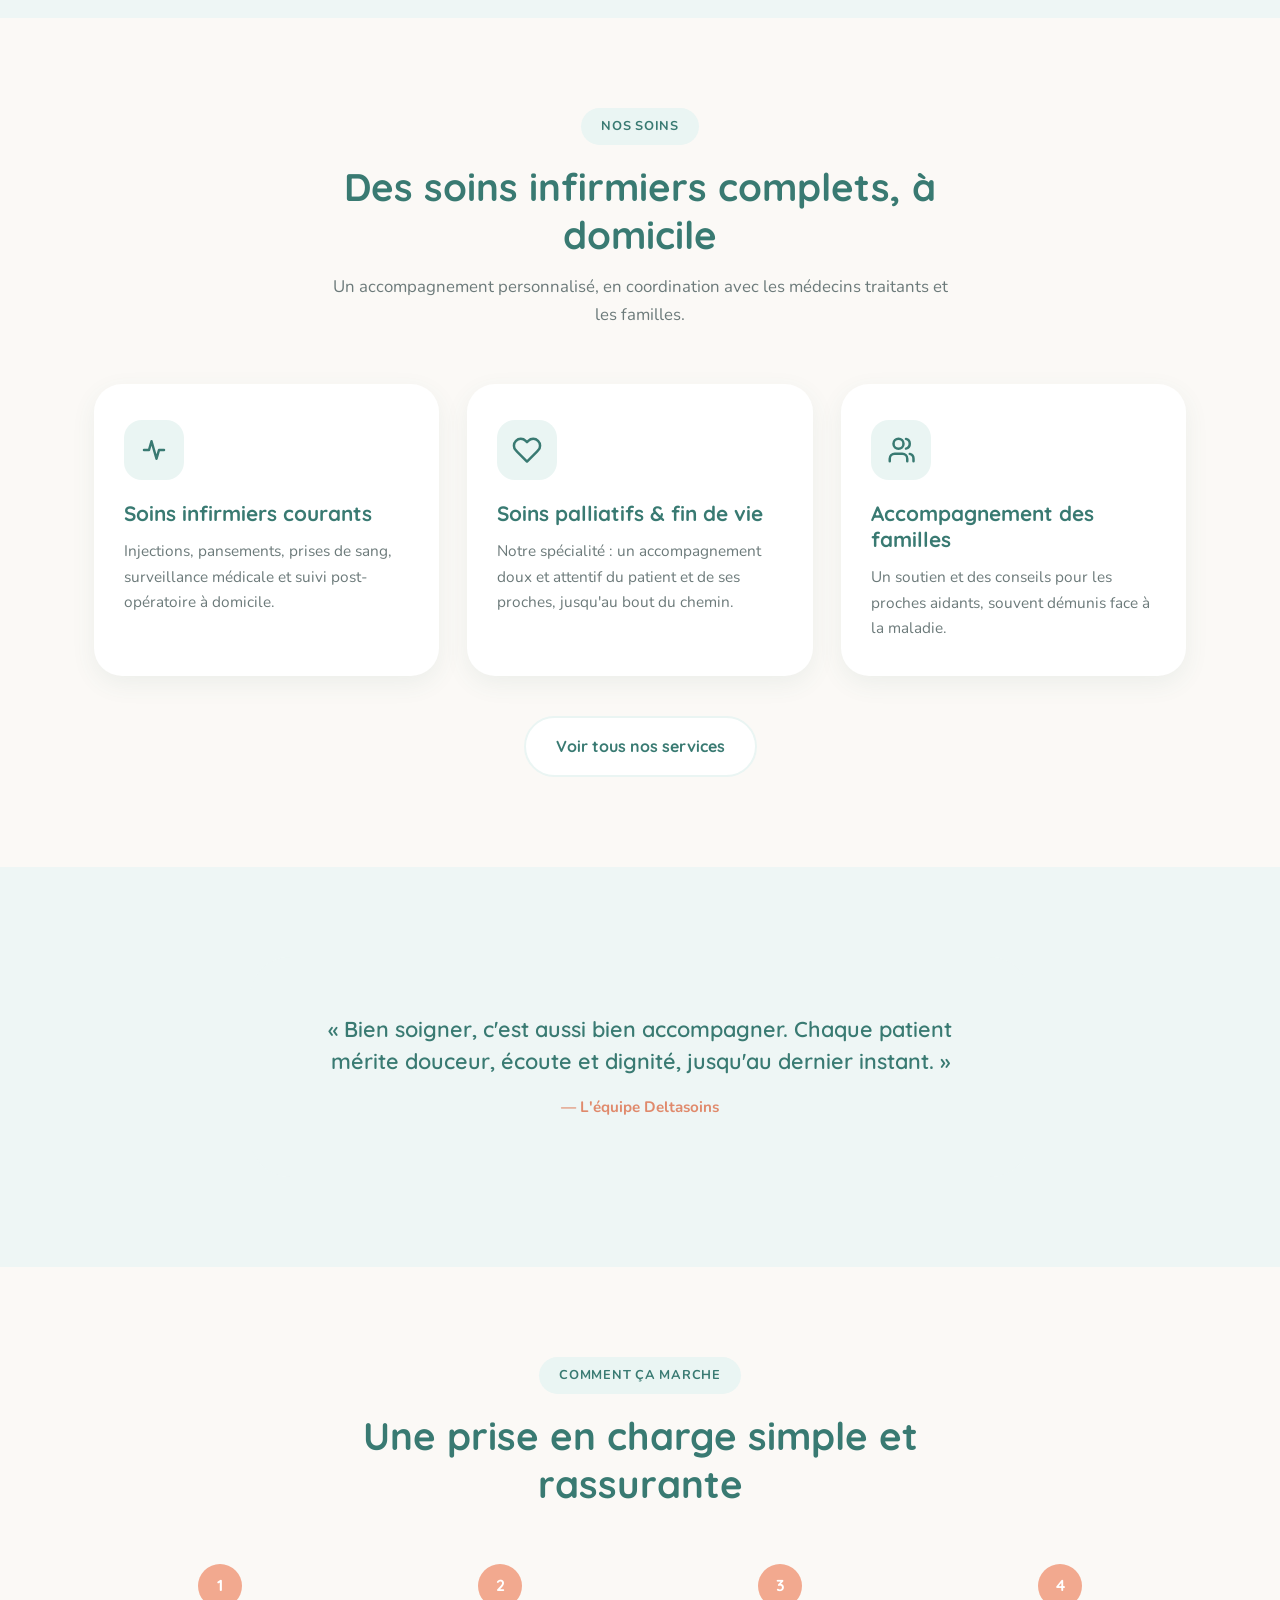
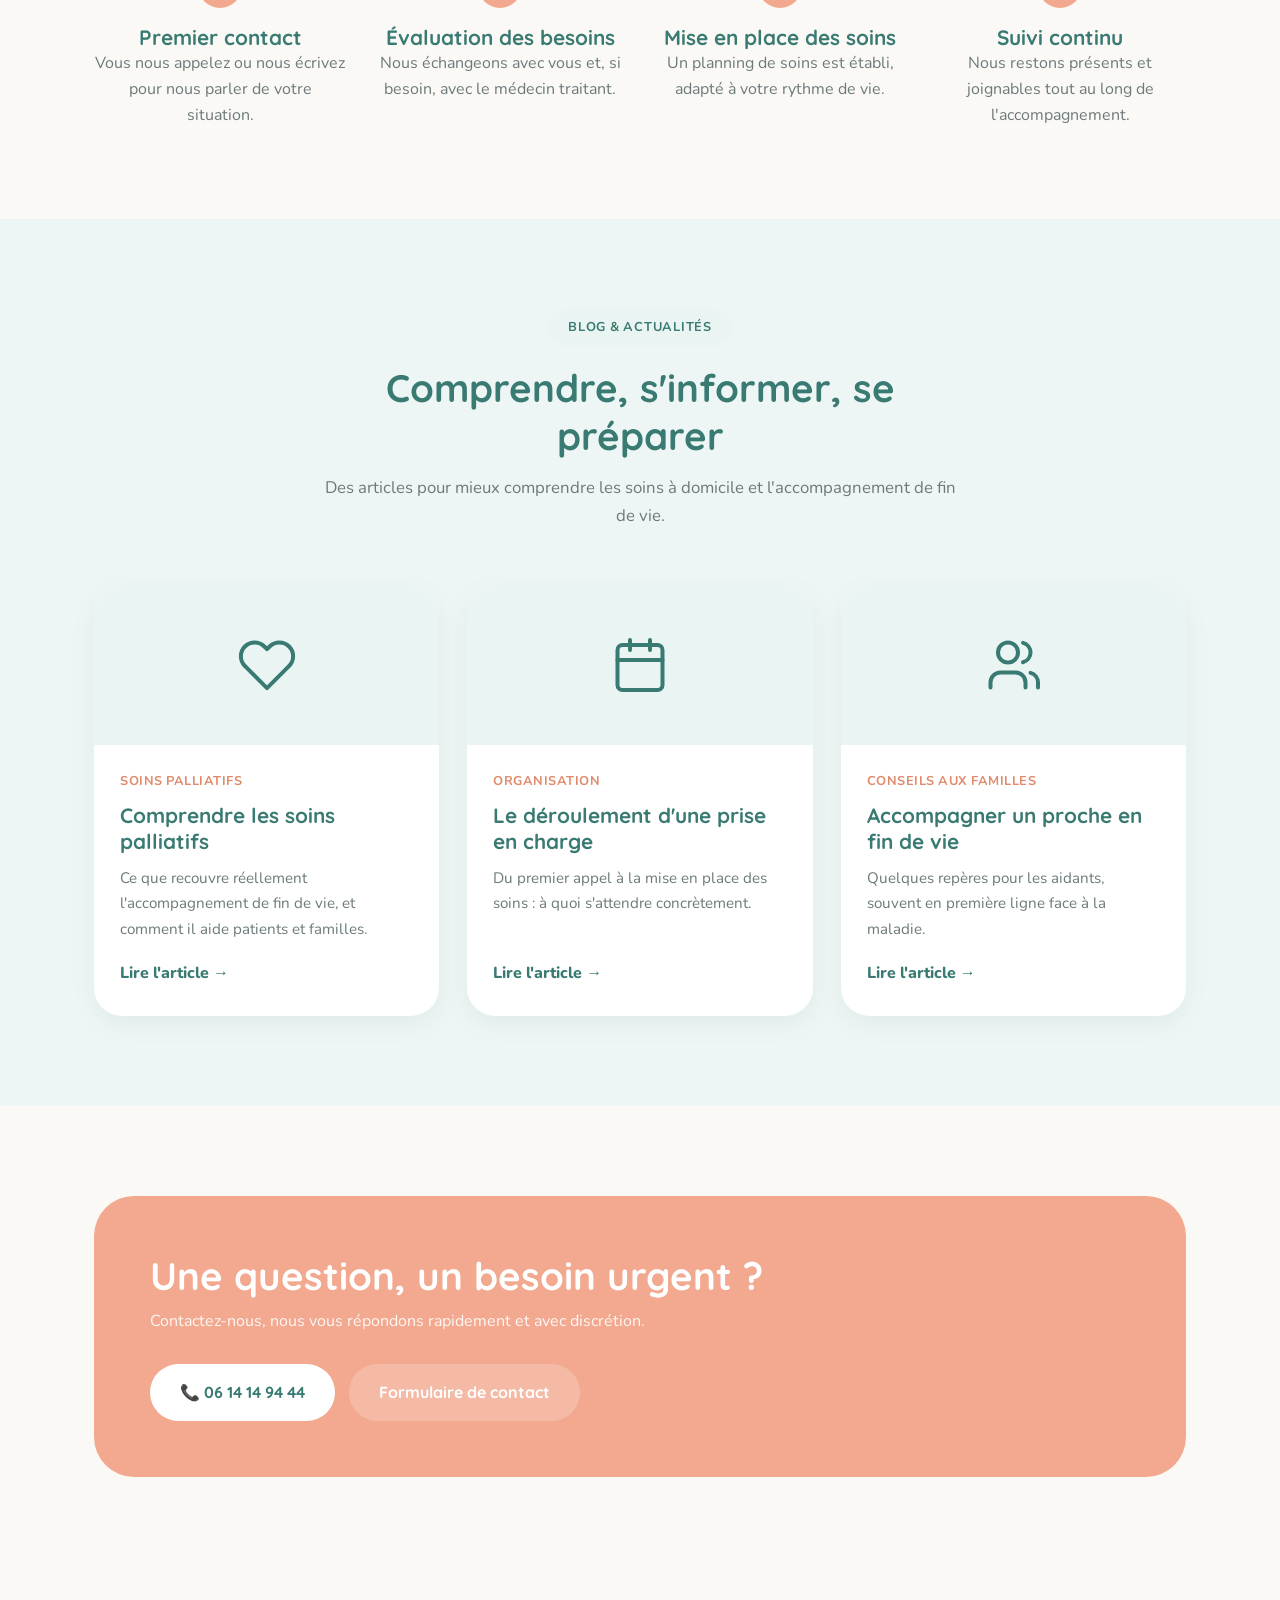
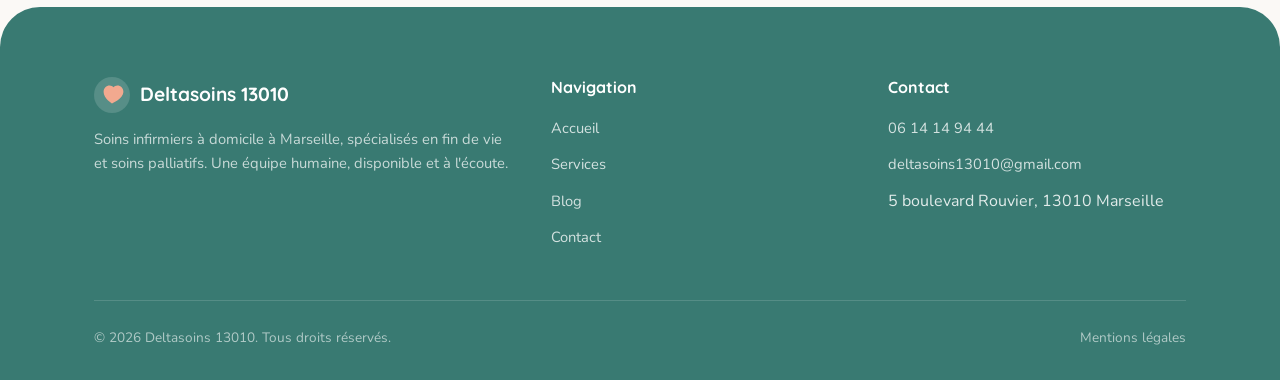
==== commit 92d75531: "Update index.html" ====
--- a/index.html
+++ b/index.html
@@ -49,7 +49,7 @@
         <span class="dot">✓</span> Soins infirmiers à domicile — Marseille 13010
       </div>
       <h1>Des soins <span>attentionnés</span>, chez vous, avec humanité</h1>
-      <p class="hero-lead">Deltasoins accompagne les patients et leurs proches à domicile, avec une attention particulière portée aux <strong>soins palliatifs et à l'accompagnement de fin de vie</strong>. Une équipe infirmière disponible, douce et à l'écoute.</p>
+      <p class="hero-lead">Deltasoins accompagne les patients et leurs proches à domicile, avec une attention particulière portée aux <strong>soins palliatifs et à l'accompagnement de fin de vie</strong>. Une équipe infirmier disponible, douce et à l'écoute.</p>
       <div class="hero-actions">
         <a href="tel:0614149444" class="btn btn-primary">Appeler le 06 14 14 94 44</a>
         <a href="services.html" class="btn btn-outline">Découvrir nos soins</a>
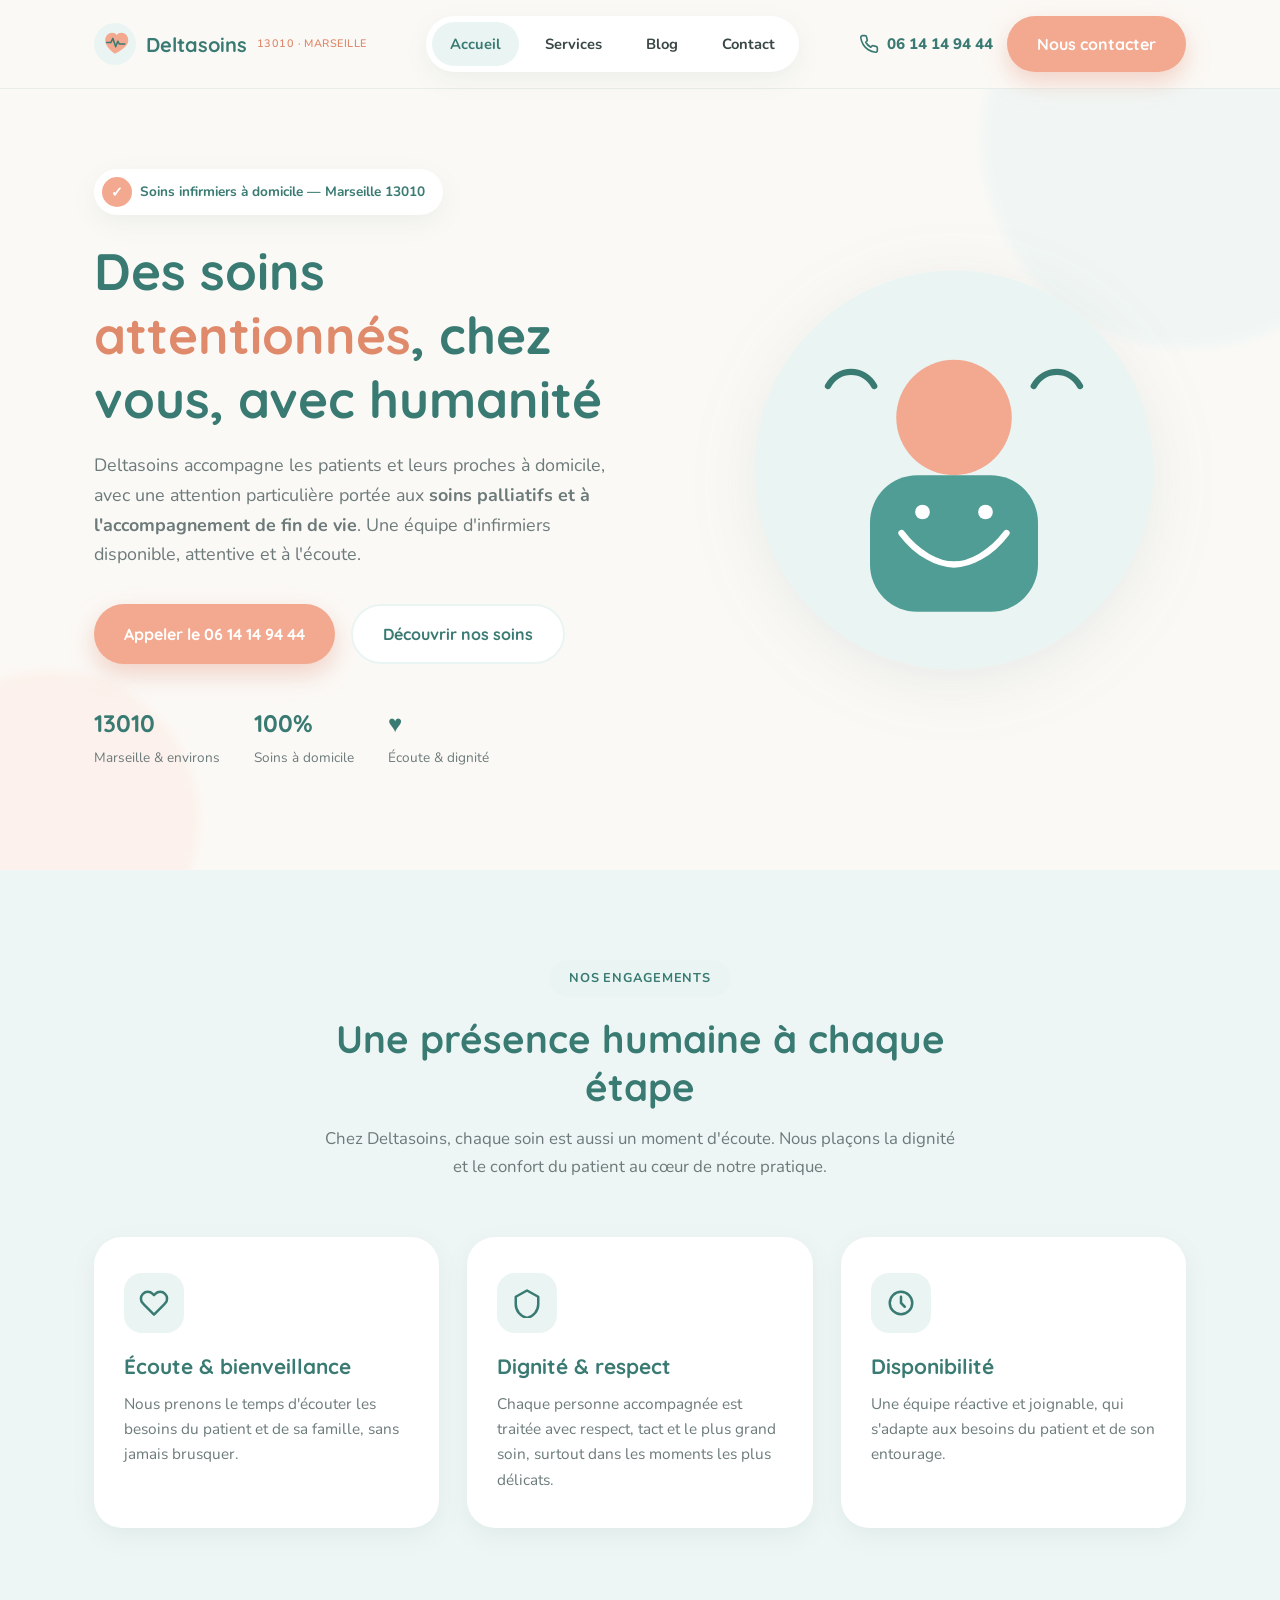
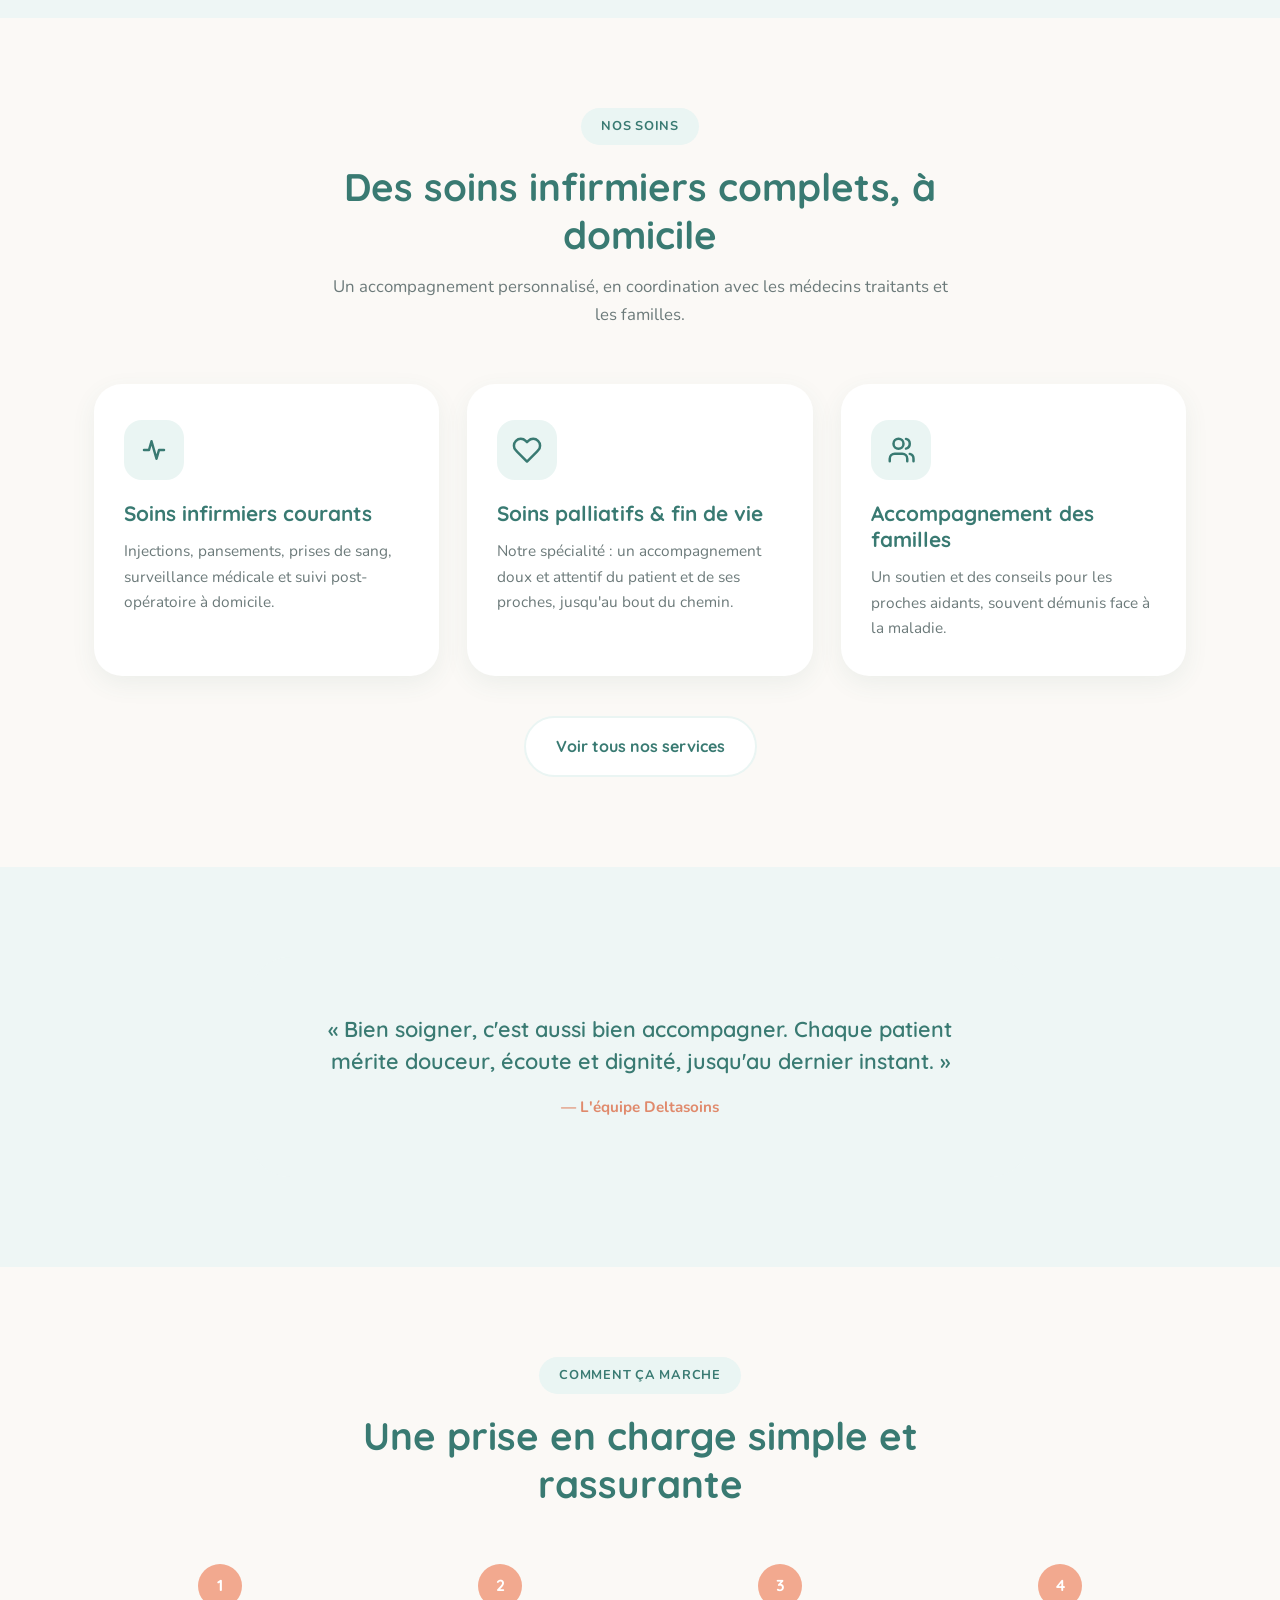
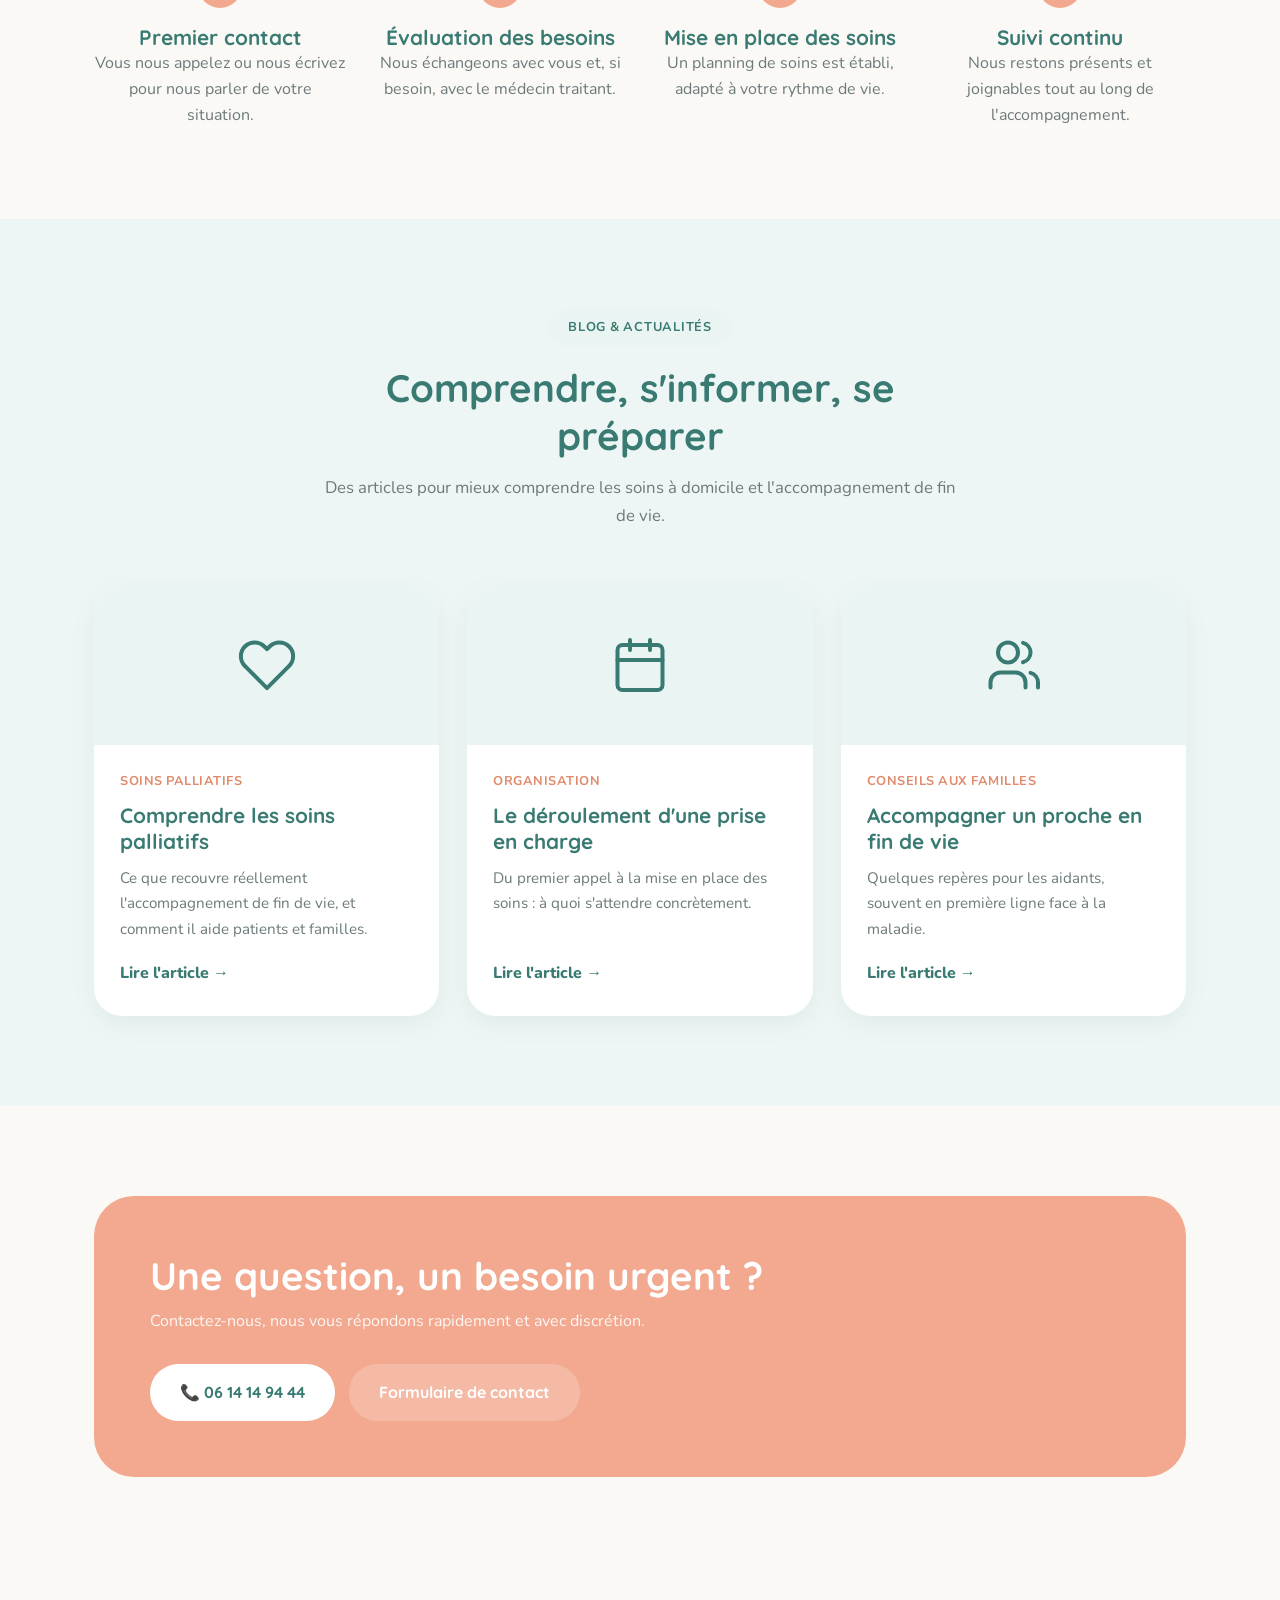
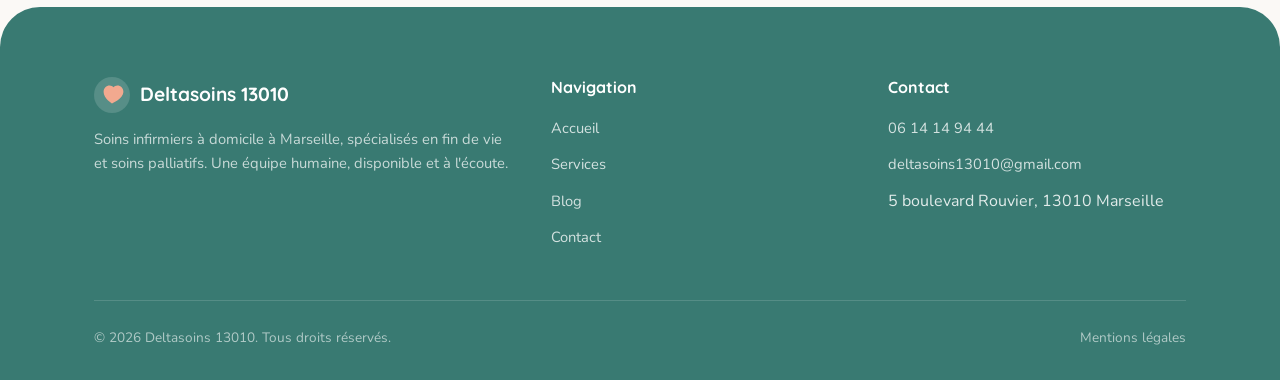
==== commit c306b77b: "Corrige le texte du hero : équipe d'infirmiers Co-Authored-By: Claude Sonnet 5 <noreply@anthropic.co" ====
--- a/index.html
+++ b/index.html
@@ -49,7 +49,7 @@
         <span class="dot">✓</span> Soins infirmiers à domicile — Marseille 13010
       </div>
       <h1>Des soins <span>attentionnés</span>, chez vous, avec humanité</h1>
-      <p class="hero-lead">Deltasoins accompagne les patients et leurs proches à domicile, avec une attention particulière portée aux <strong>soins palliatifs et à l'accompagnement de fin de vie</strong>. Une équipe infirmier disponible, douce et à l'écoute.</p>
+      <p class="hero-lead">Deltasoins accompagne les patients et leurs proches à domicile, avec une attention particulière portée aux <strong>soins palliatifs et à l'accompagnement de fin de vie</strong>. Une équipe d'infirmiers disponible, attentive et à l'écoute.</p>
       <div class="hero-actions">
         <a href="tel:0614149444" class="btn btn-primary">Appeler le 06 14 14 94 44</a>
         <a href="services.html" class="btn btn-outline">Découvrir nos soins</a>
--- a/css/style.css
+++ b/css/style.css
@@ -669,3 +669,18 @@
   section { padding: 60px 0; }
   .specialty-banner, .quote-block, .cta-band { padding: 32px; }
 }
+
+@media (max-width: 560px) {
+  .header-inner { padding: 14px 16px; }
+  .logo { font-size: 1.05rem; gap: 8px; }
+  .logo-mark { width: 34px; height: 34px; }
+  .logo small { display: none; }
+  .header-actions { gap: 8px; }
+  .header-actions .btn-primary { display: none; }
+  .hero { padding: 50px 0 70px; }
+  .hero-actions { flex-direction: column; align-items: stretch; }
+  .hero-actions .btn { justify-content: center; }
+  .hero-stats { flex-wrap: wrap; gap: 20px; }
+  .container { padding: 0 18px; }
+  .contact-info-card, .contact-form, .card, .service-detail { padding: 26px 22px; }
+}
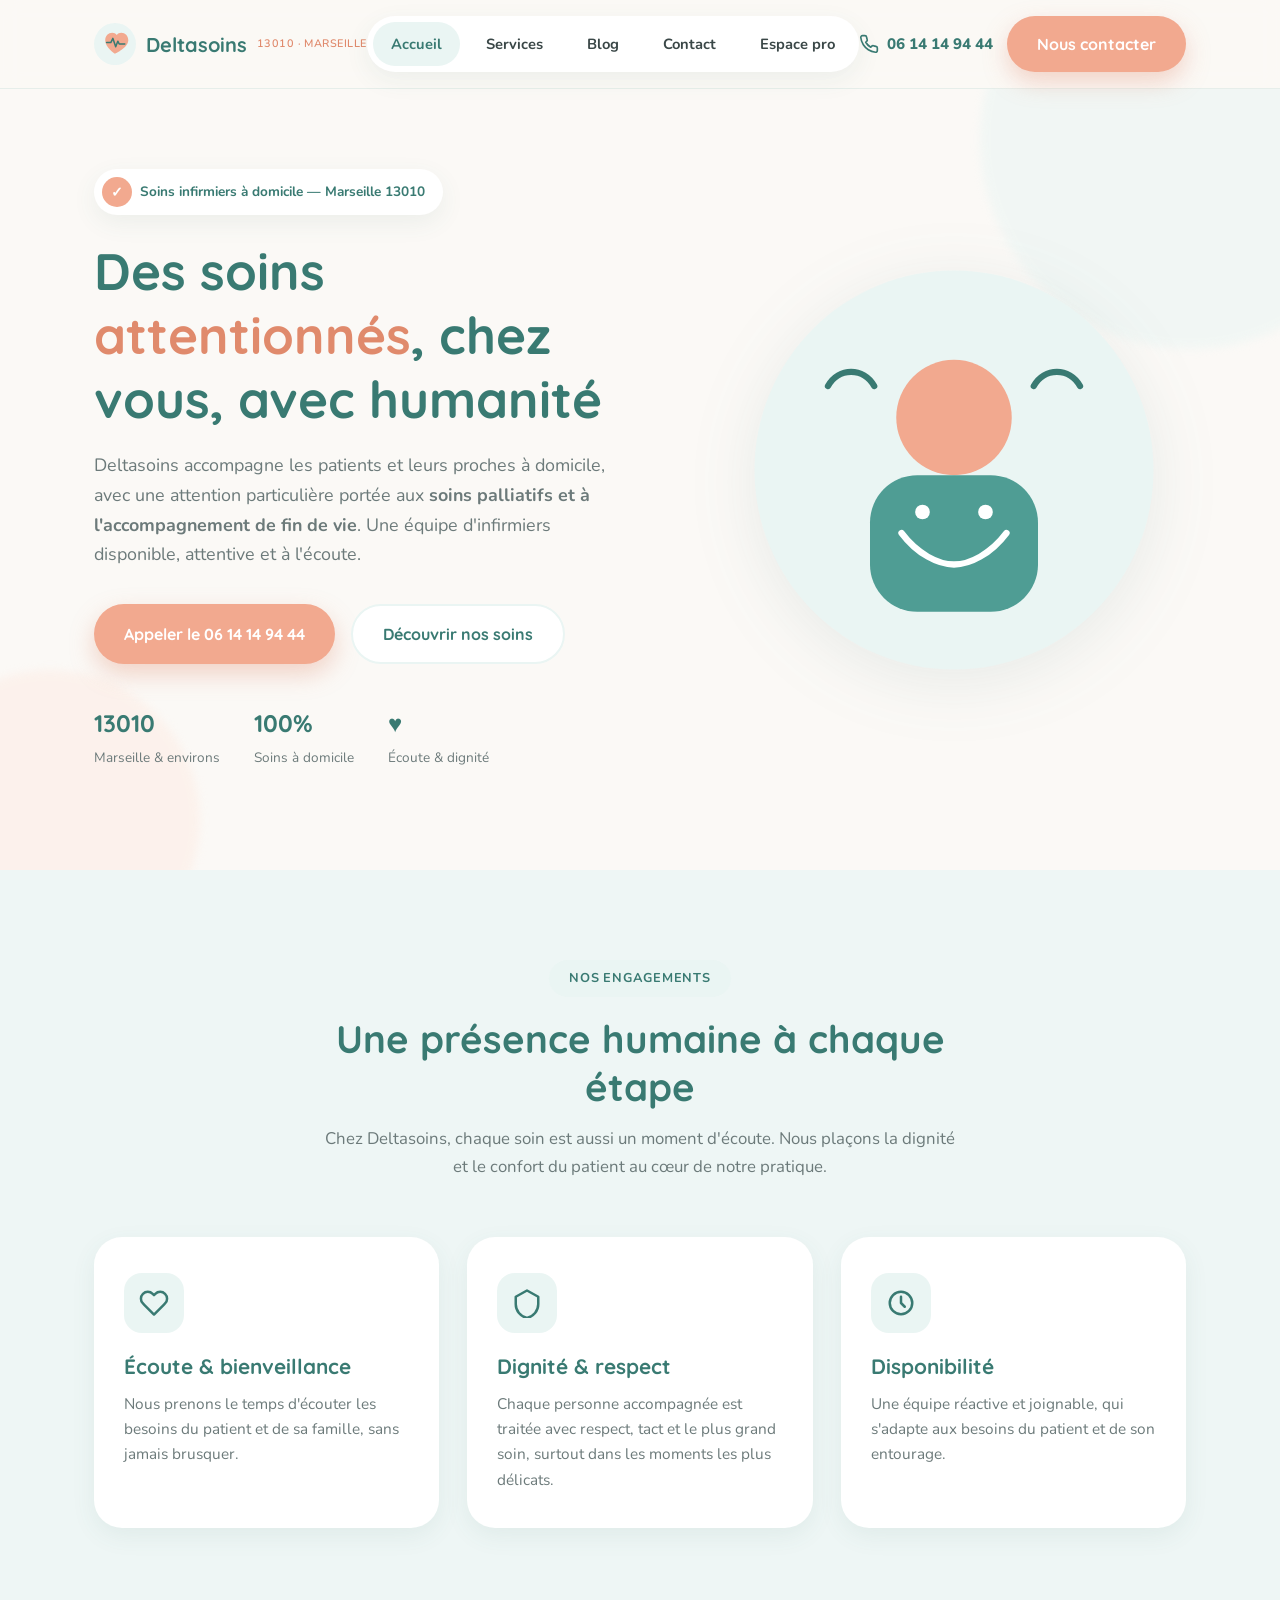
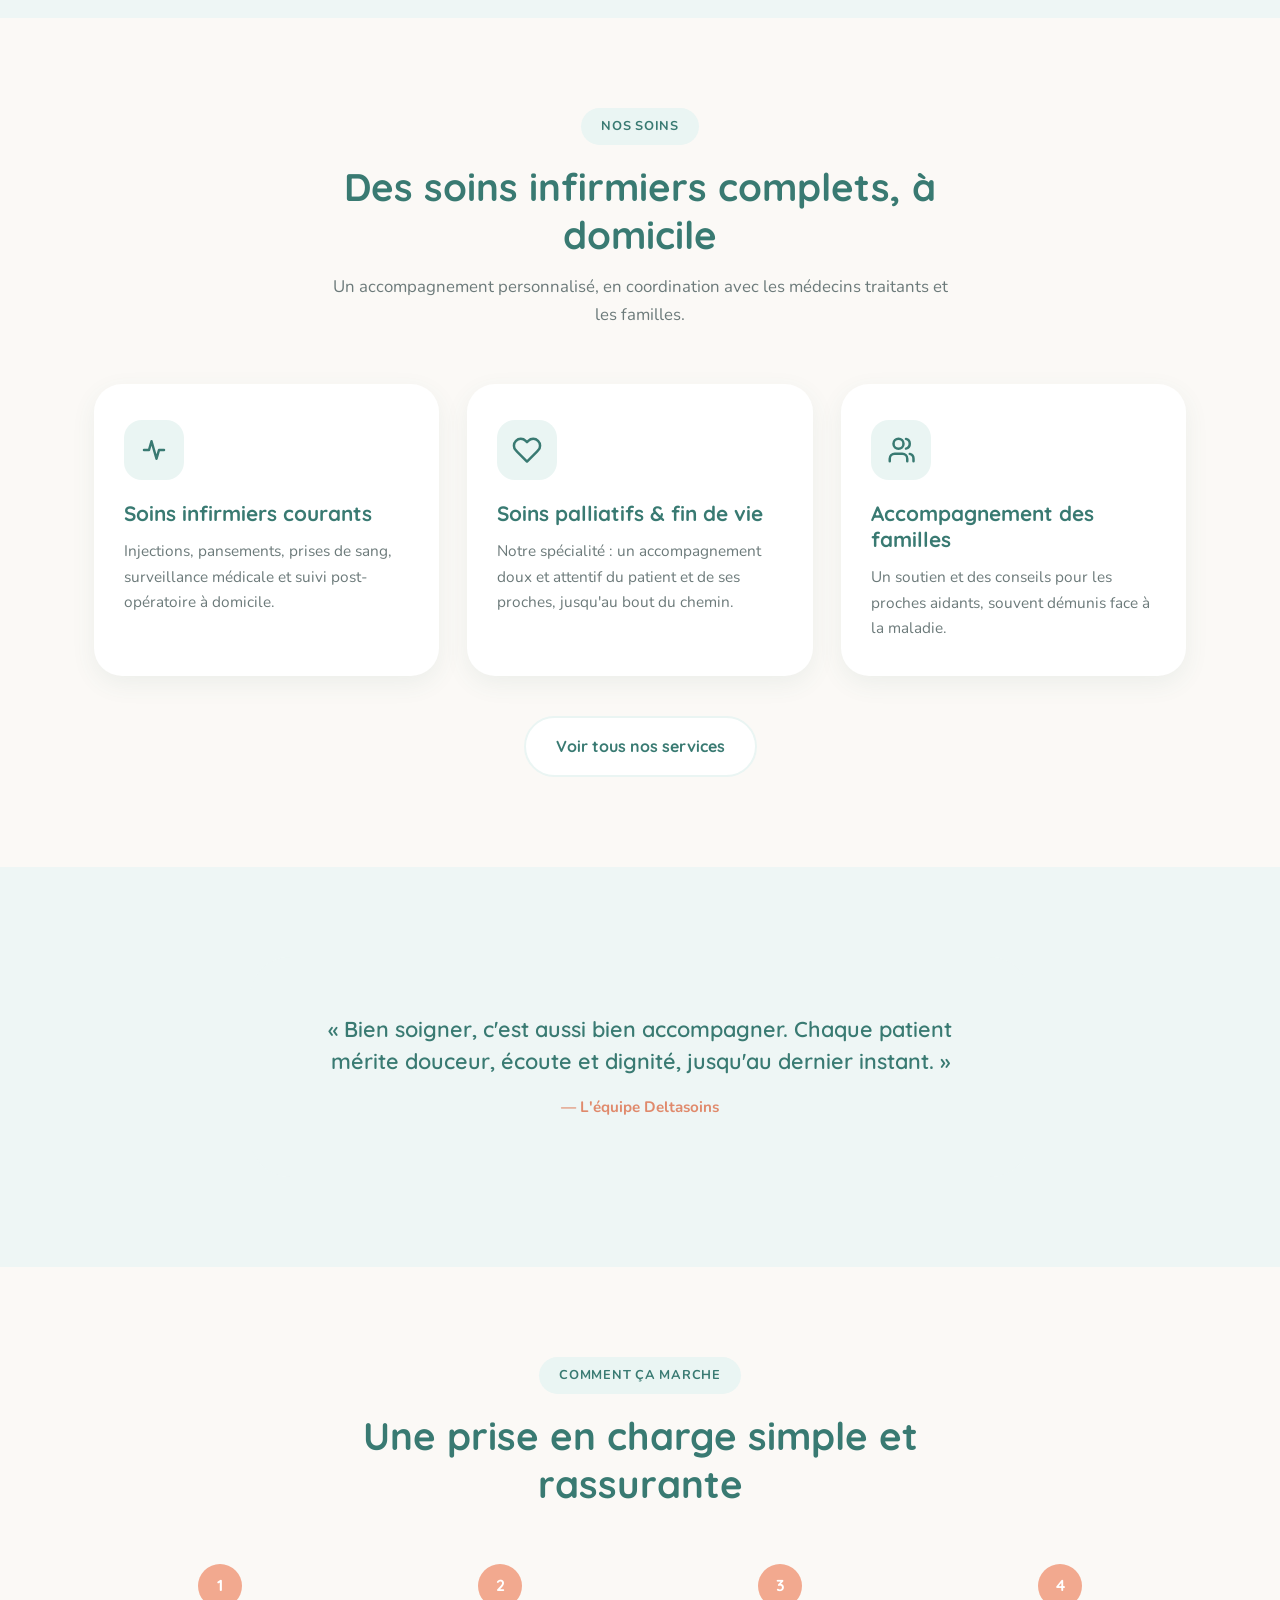
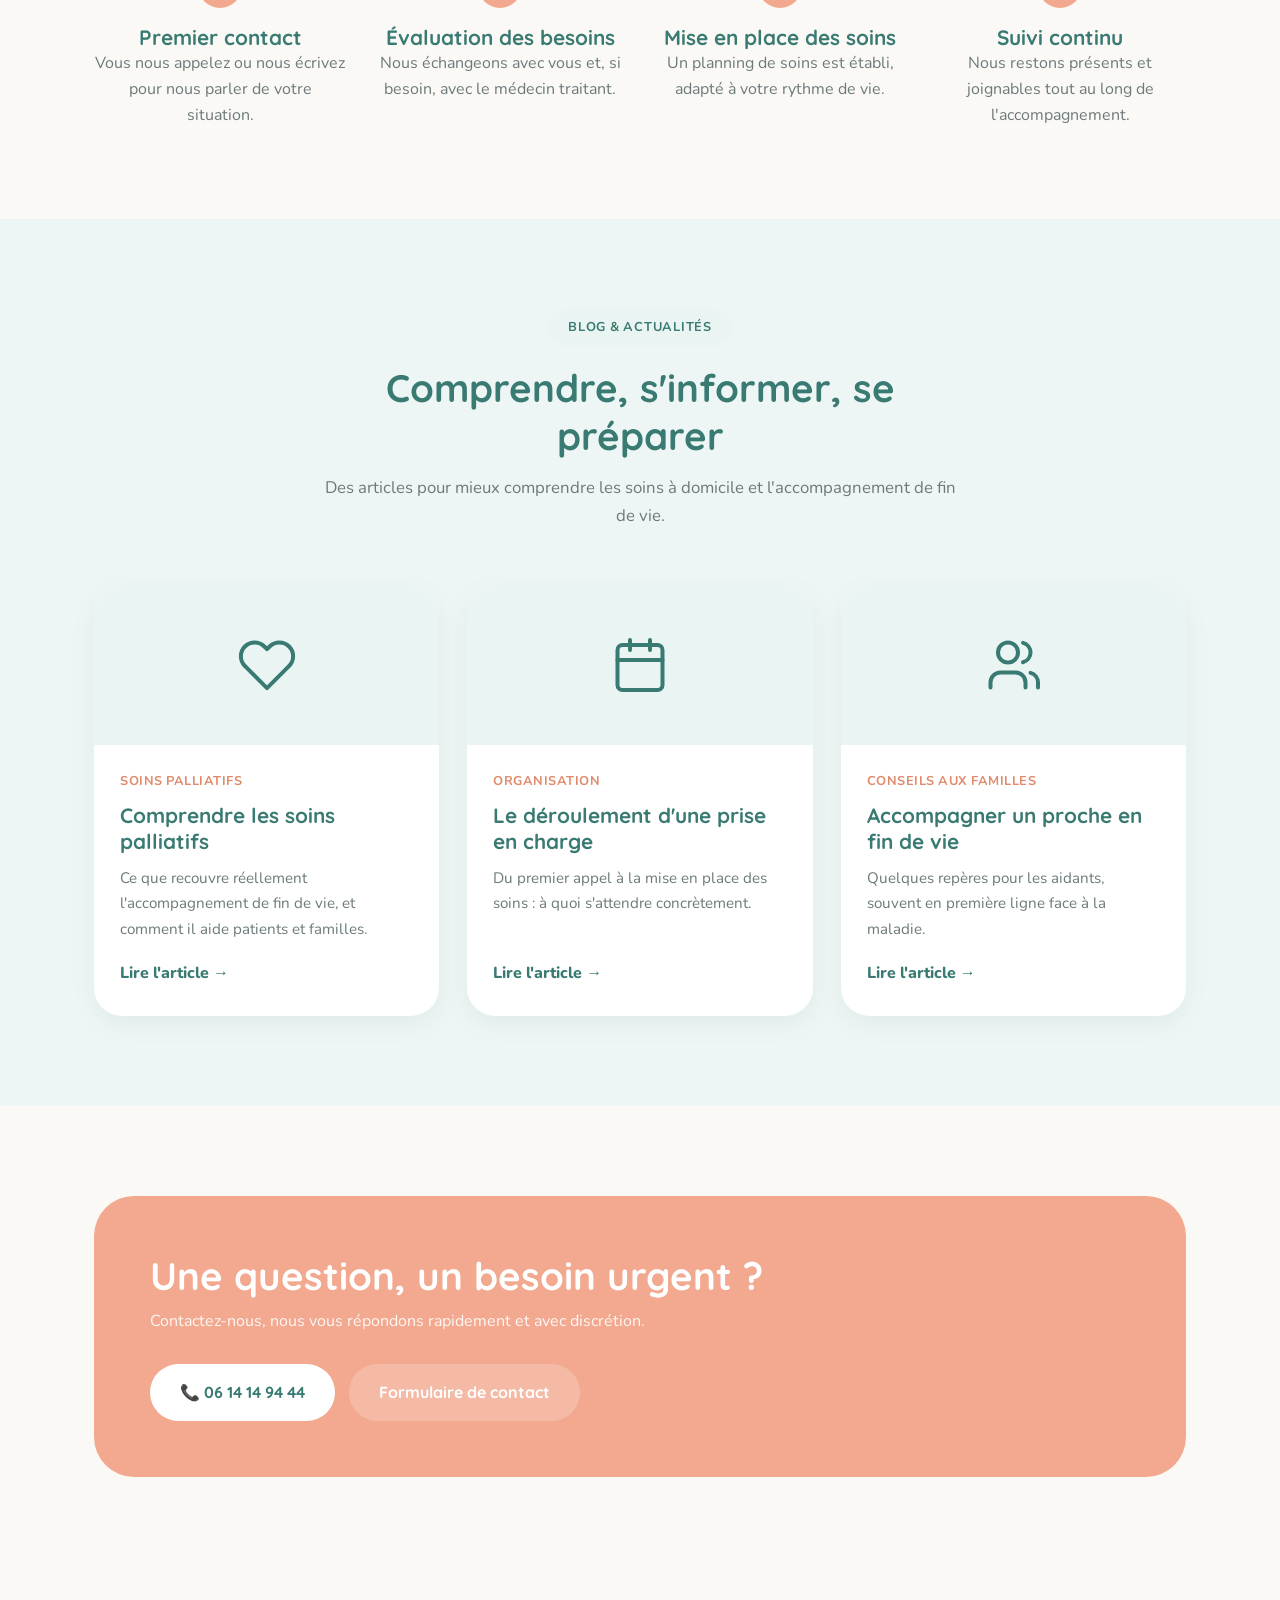
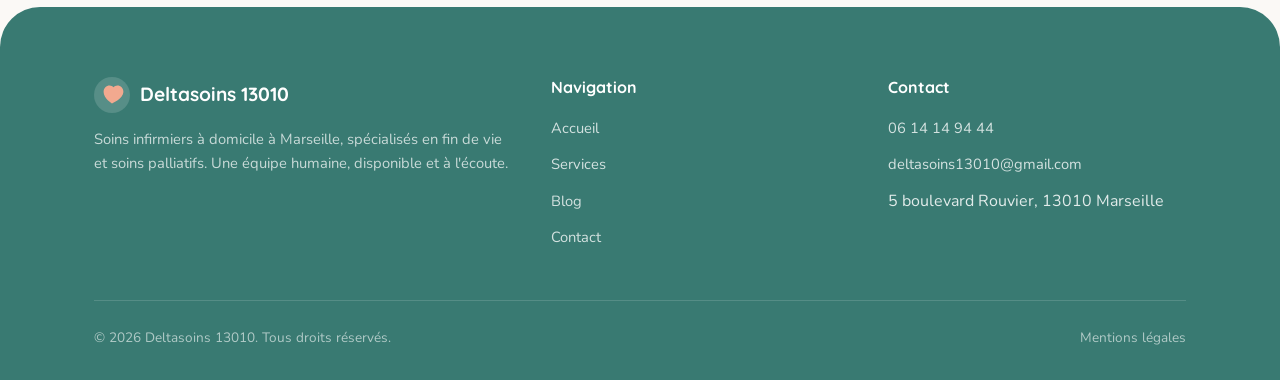
==== commit 74906cc8: "Ajoute le lien "Espace pro" dans la navigation du site Co-Authored-By: Claude Sonnet 5 <noreply@anth" ====
--- a/index.html
+++ b/index.html
@@ -26,6 +26,7 @@
       <a href="services.html">Services</a>
       <a href="blog.html">Blog</a>
       <a href="contact.html">Contact</a>
+      <a href="espace-professionnel.html">Espace pro</a>
     </nav>
 
     <div class="header-actions">
--- a/css/style.css
+++ b/css/style.css
@@ -641,7 +641,7 @@
   .footer-grid { grid-template-columns: 1fr 1fr; }
 }
 
-@media (max-width: 900px) {
+@media (max-width: 1050px) {
   .header-actions .phone-link span.label { display: none; }
   .main-nav { display: none; }
   .nav-toggle { display: flex; }
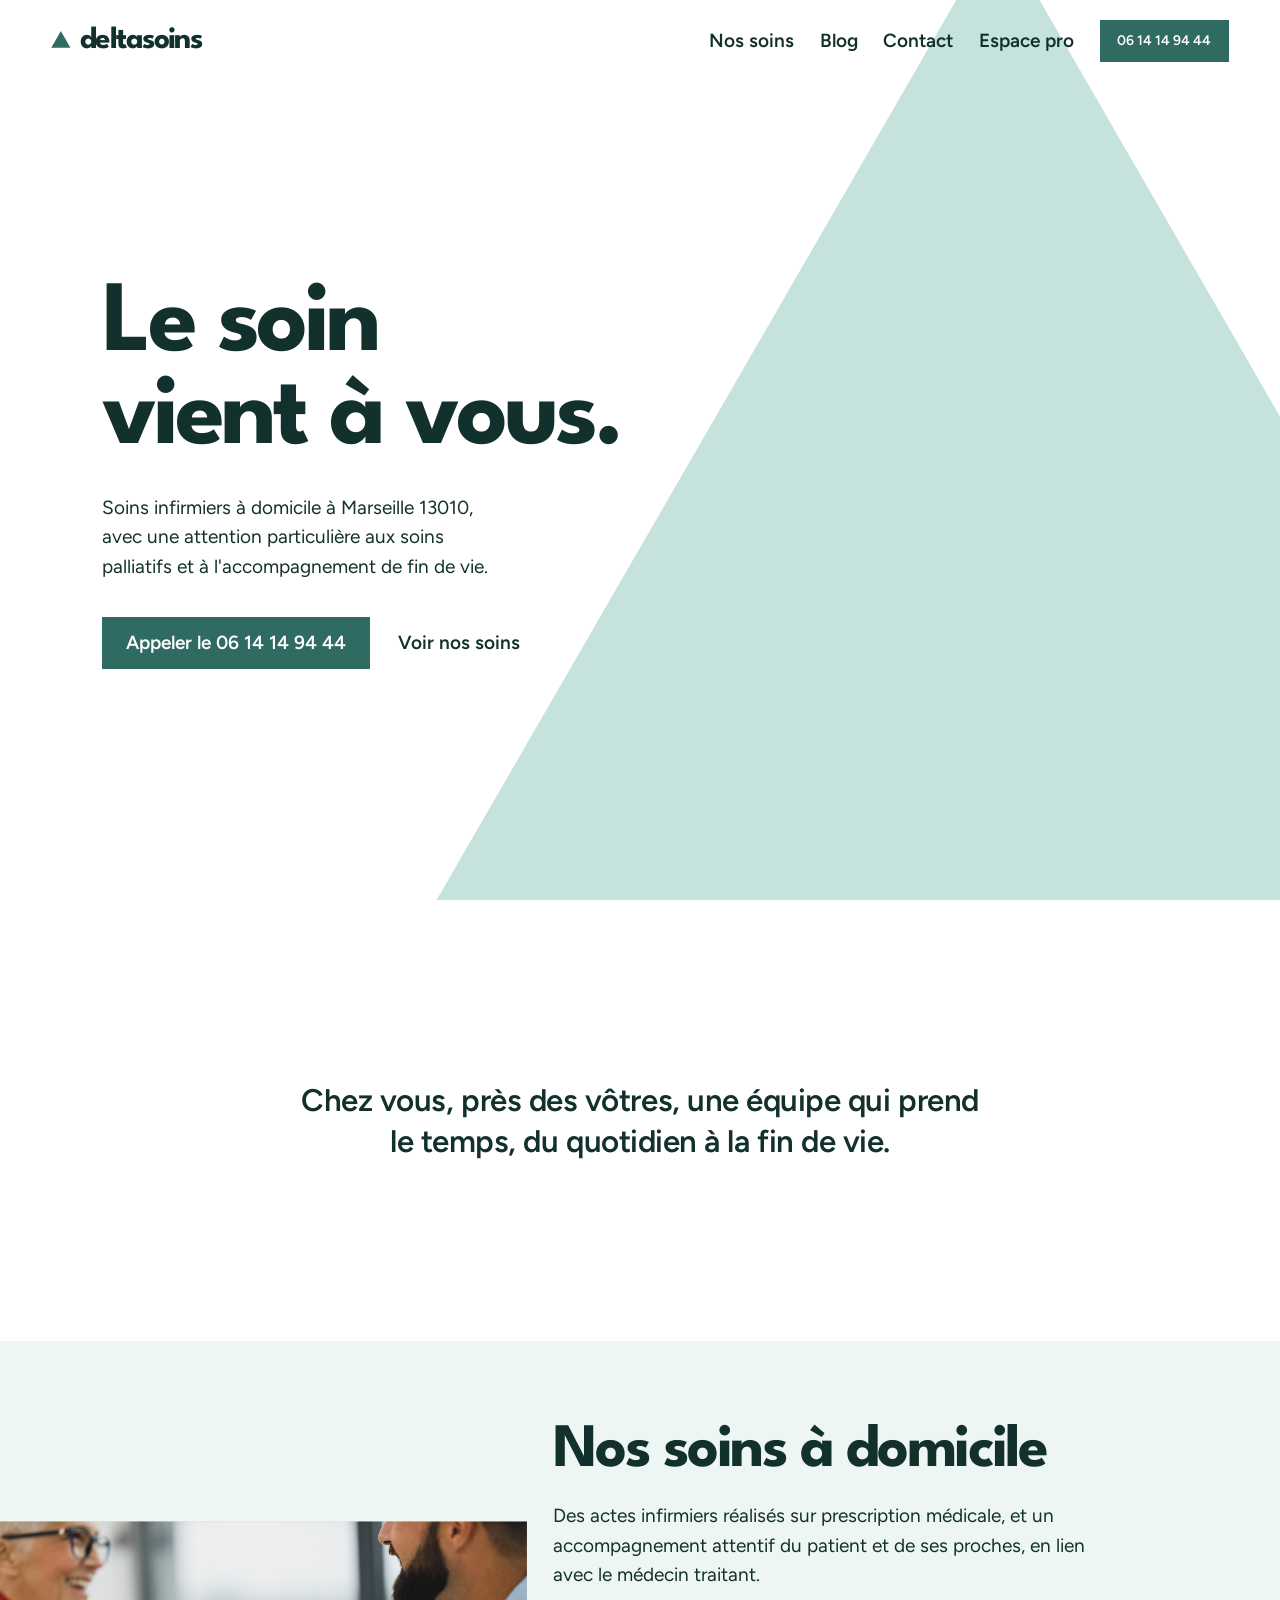
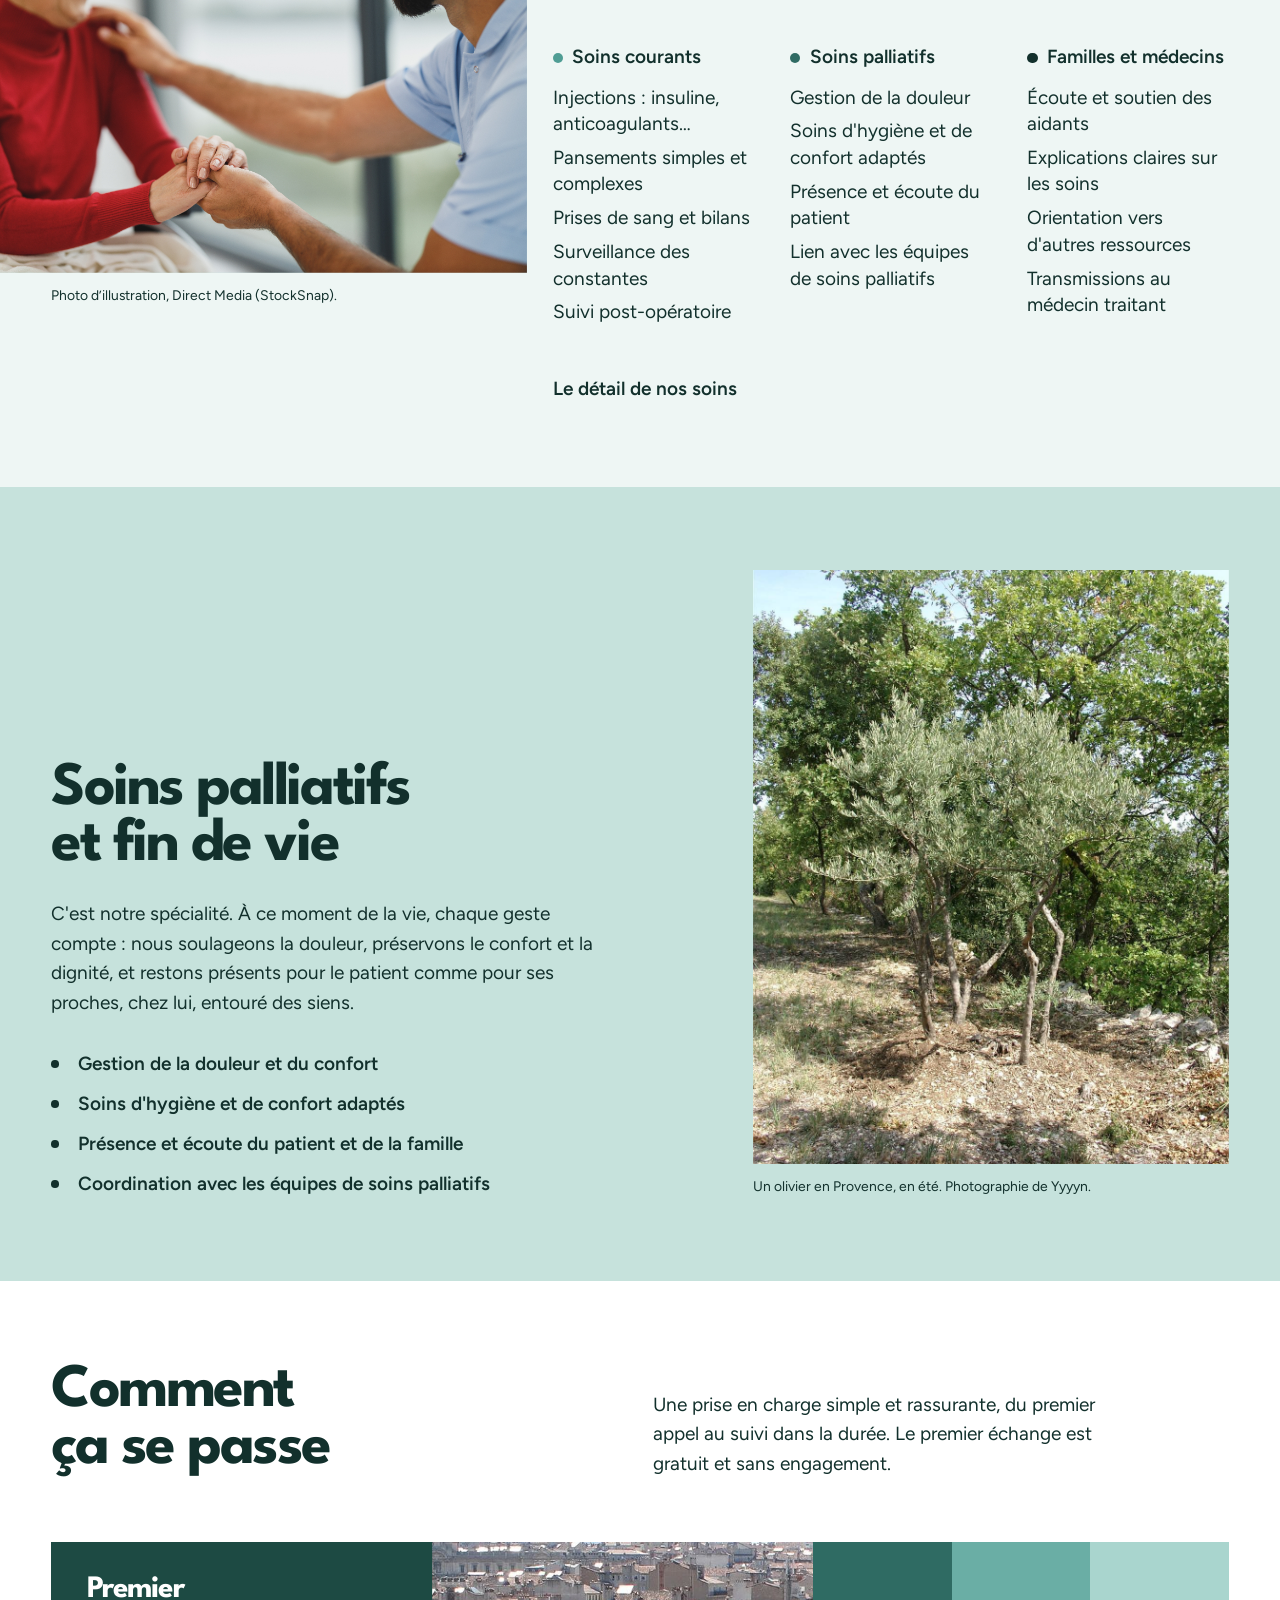
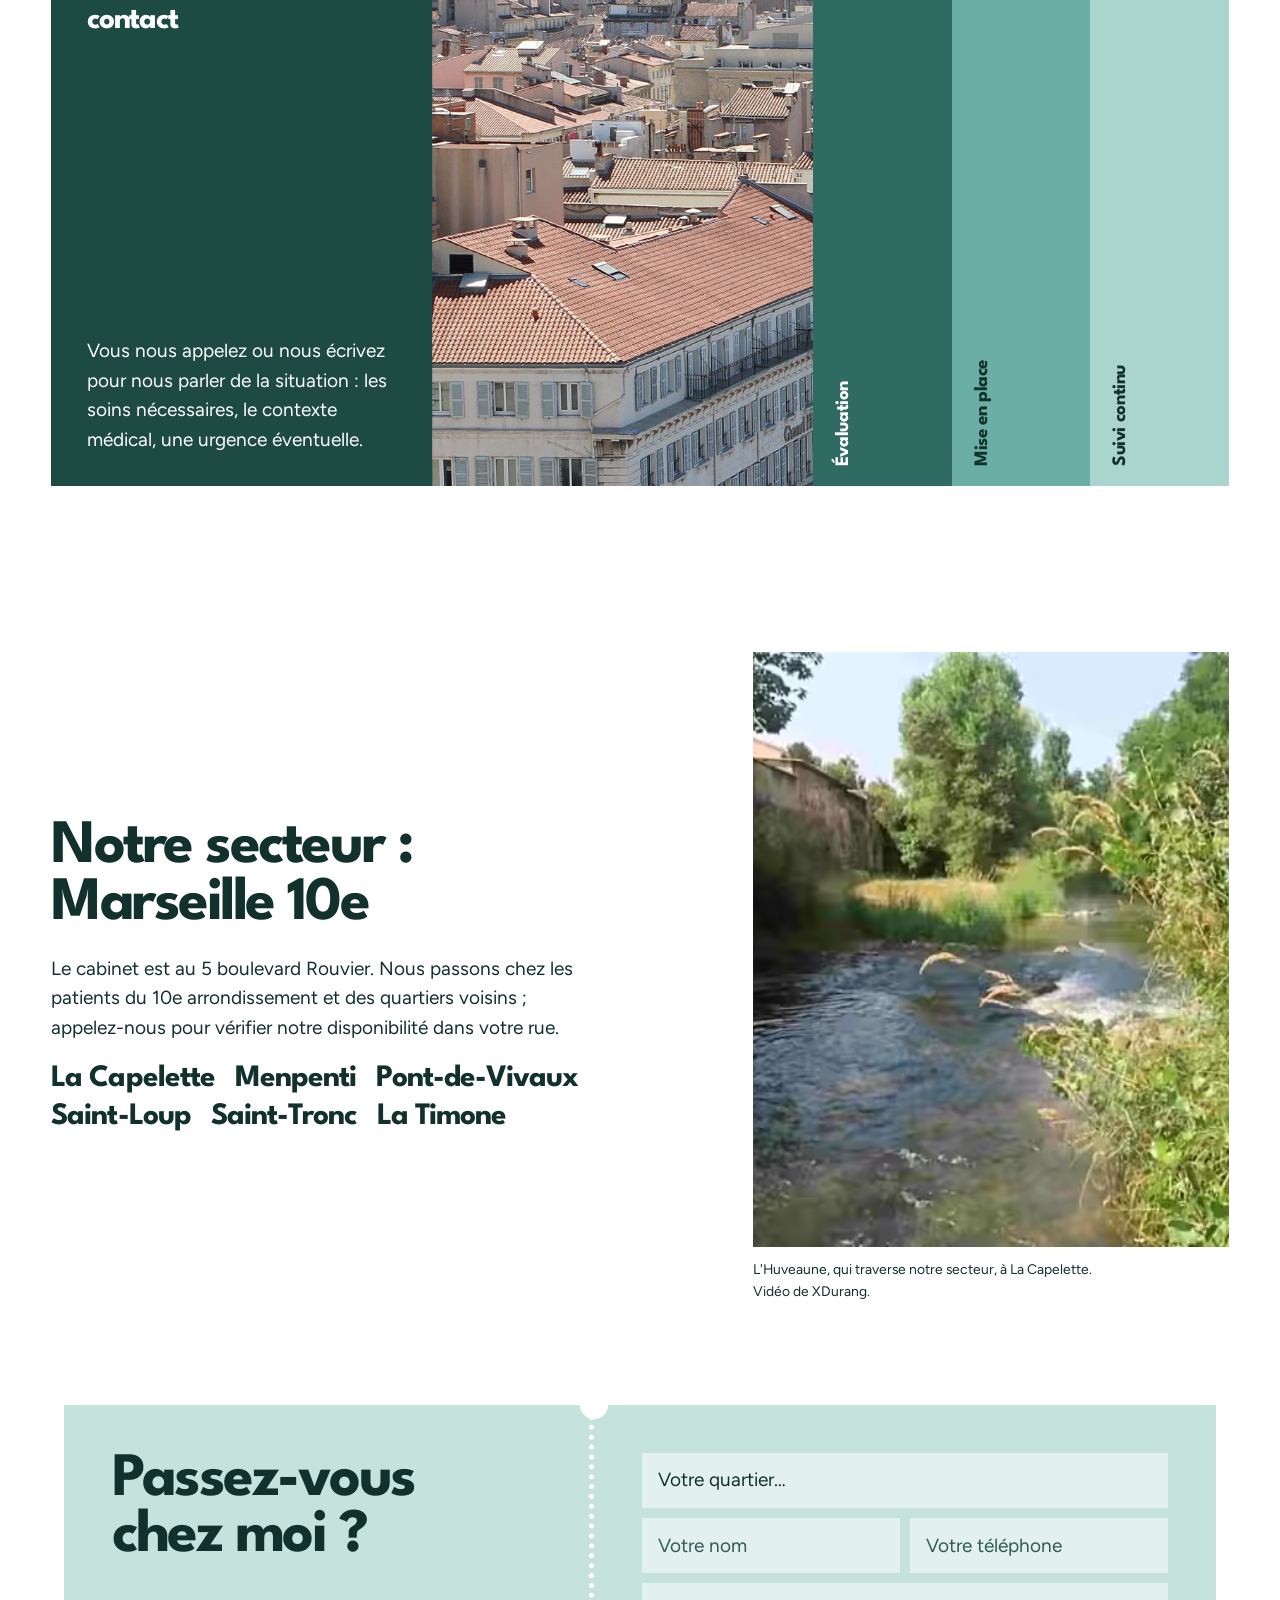
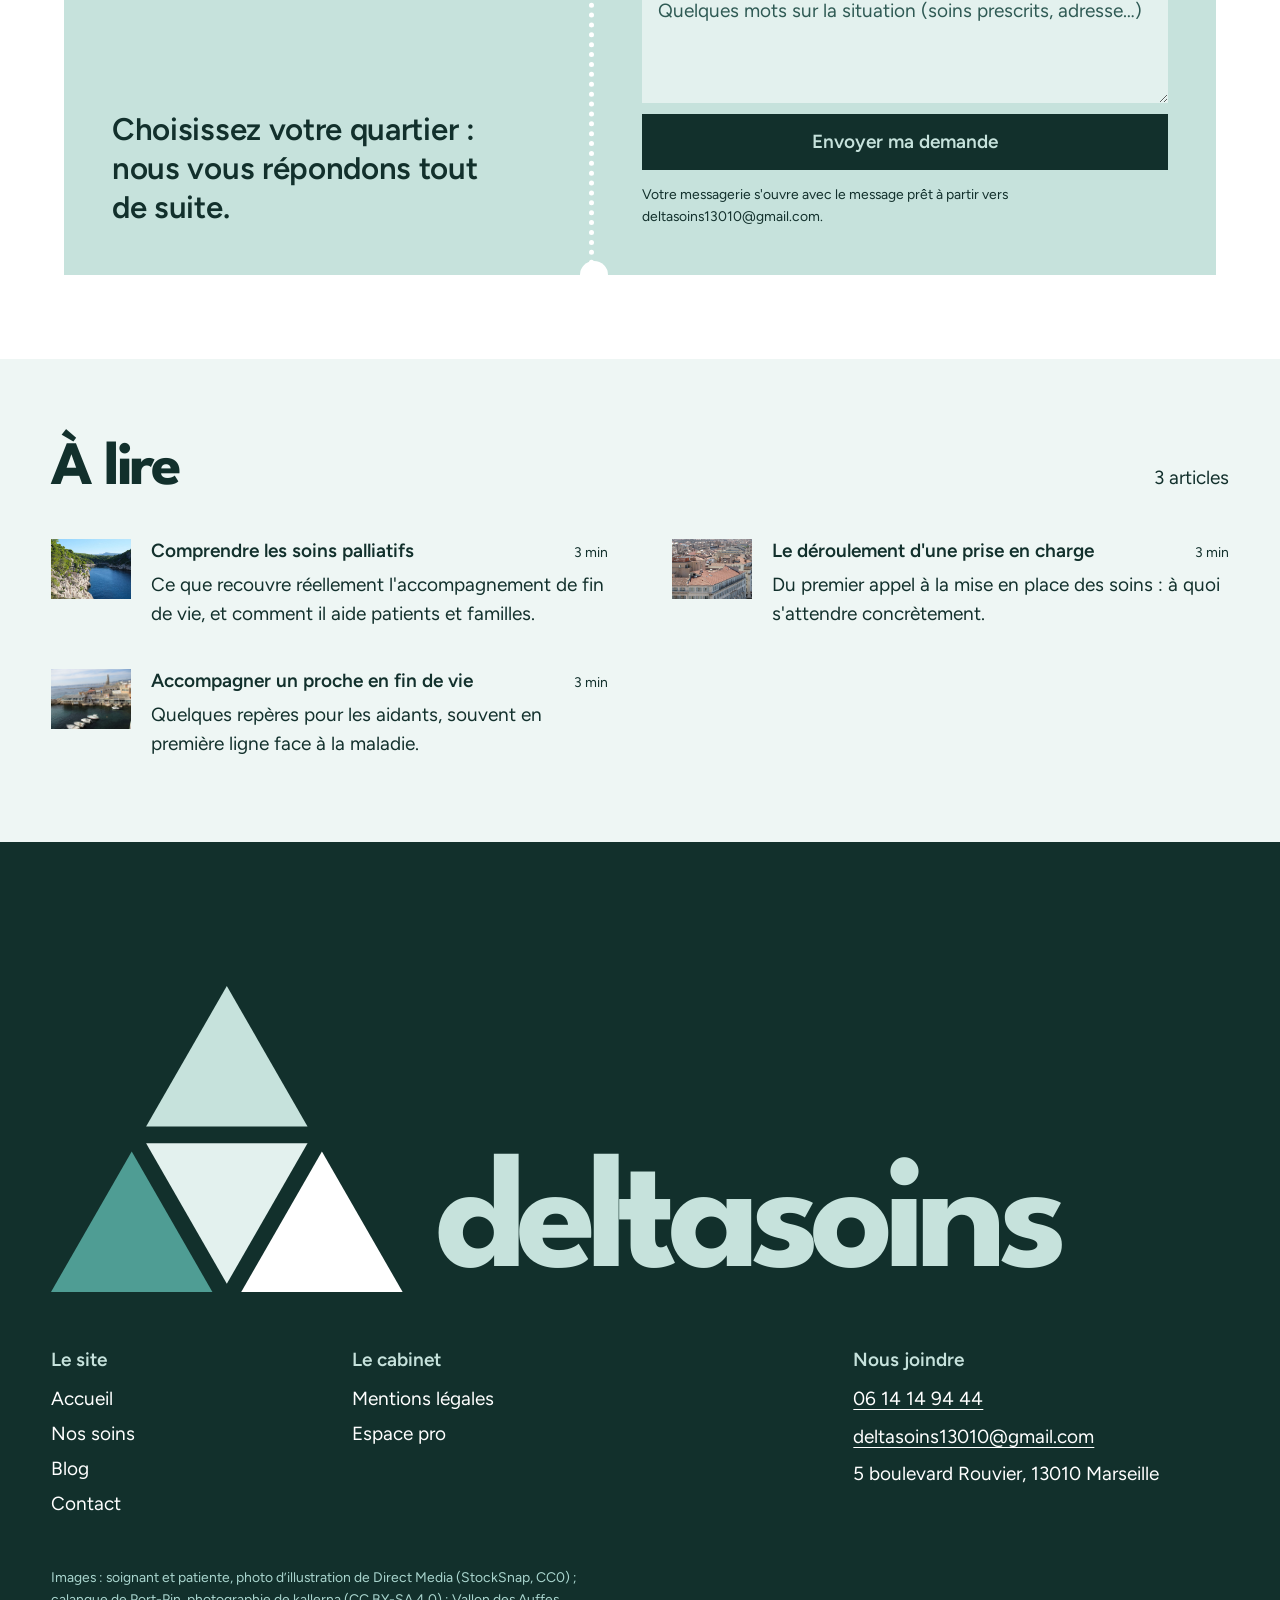
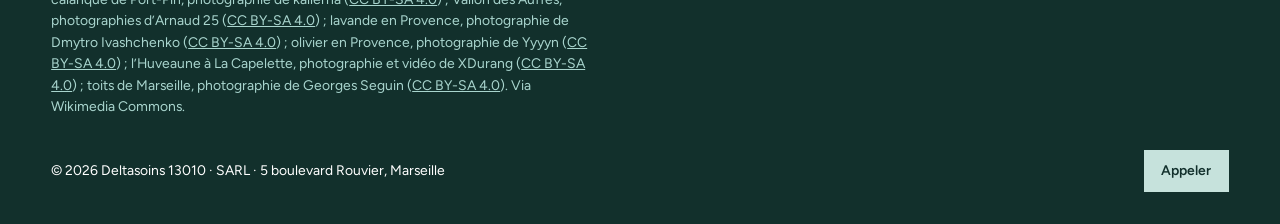
==== commit fd00f6e1: "Site vitrine : refonte complète du design (blanc et vert d'eau, motif Δ, photos de Marseille) - Nouv" ====
--- a/index.html
+++ b/index.html
@@ -6,272 +6,274 @@
 <title>Deltasoins 13010 — Soins infirmiers à domicile à Marseille</title>
 <meta name="description" content="Deltasoins 13010 : soins infirmiers à domicile à Marseille, spécialisés en fin de vie et soins palliatifs. Une équipe à l'écoute, disponible et humaine.">
 <link rel="icon" href="data:image/svg+xml,<svg xmlns=%22http://www.w3.org/2000/svg%22 viewBox=%220 0 100 100%22><circle cx=%2250%22 cy=%2250%22 r=%2248%22 fill=%22%234f9d94%22/></svg>">
+<link rel="preconnect" href="https://fonts.googleapis.com">
+<link rel="preconnect" href="https://fonts.gstatic.com" crossorigin>
+<link href="https://fonts.googleapis.com/css2?family=League+Spartan:wght@700&family=Figtree:wght@400;600&display=swap" rel="stylesheet">
 <link rel="stylesheet" href="css/style.css">
+<script>document.documentElement.classList.add('js')</script>
 </head>
 <body>
 
 <header class="site-header">
-  <div class="header-inner">
-    <a href="index.html" class="logo">
-      <svg class="logo-mark" viewBox="0 0 60 60" fill="none" xmlns="http://www.w3.org/2000/svg">
-        <circle cx="30" cy="30" r="30" fill="#eaf5f3"/>
-        <path d="M30 44s-14-8.6-14-19.2C16 18.4 20.6 14 26 14c2.6 0 5 1.2 6.5 3.1C34 15.2 36.4 14 39 14c5.4 0 10 4.4 10 10.8C49 35.4 30 44 30 44z" fill="#f2a98f"/>
-        <path d="M18 28h6l3-6 4 12 3-8 2 4h8" stroke="#397a72" stroke-width="2.2" stroke-linecap="round" stroke-linejoin="round"/>
-      </svg>
-      Deltasoins <small>13010 · Marseille</small>
+  <a href="index.html" class="wordmark" aria-label="Deltasoins, accueil"><span class="wordmark__delta" aria-hidden="true"></span>deltasoins</a>
+  <button class="nav-toggle" aria-expanded="false" aria-controls="main-nav">Menu</button>
+  <nav class="main-nav" id="main-nav" aria-label="Navigation principale">
+    <a href="services.html">Nos soins</a>
+    <a href="blog.html">Blog</a>
+    <a href="contact.html">Contact</a>
+    <a href="espace-professionnel.html">Espace pro</a>
+    <a href="tel:0614149444" class="button button--small">06 14 14 94 44</a>
+  </nav>
+</header>
+
+<main>
+<section class="hero">
+  <div class="hero__delta" aria-hidden="true"></div>
+  <div class="hero__copy">
+    <h1 class="hero__title lines"><span class="line"><span data-line style="--i:0">Le soin</span></span><span class="line"><span data-line style="--i:1">vient à vous.</span></span></h1>
+    <p class="hero__lead" data-rise style="--i:0">Soins infirmiers à domicile à Marseille 13010, avec une attention particulière aux soins palliatifs et à l'accompagnement de fin de vie.</p>
+    <div class="hero__actions" data-rise style="--i:1">
+      <a href="tel:0614149444" class="button">Appeler le 06 14 14 94 44</a>
+      <a href="services.html" class="link">Voir nos soins</a>
+    </div>
+  </div>
+</section>
+
+<section class="statement wrap" data-reveal>
+  <p>Chez vous, près des vôtres, une équipe qui prend le temps, du quotidien à la fin de vie.</p>
+</section>
+
+<section class="field-white section">
+  <div class="care wrap">
+    <figure class="care__shape">
+      <div class="shutter" data-reveal><img src="assets/soignant-patiente.jpg" width="960" height="640" loading="lazy" decoding="async" alt="Un soignant tient la main d’une femme âgée qui lui sourit (photo d’illustration)."></div>
+      <figcaption class="credit-line">Photo d’illustration, Direct Media (StockSnap).</figcaption>
+    </figure>
+    <div class="care__body">
+      <h2 data-reveal>Nos soins à domicile</h2>
+      <p class="care__intro" data-reveal style="--i:1">Des actes infirmiers réalisés sur prescription médicale, et un accompagnement attentif du patient et de ses proches, en lien avec le médecin traitant.</p>
+      <div class="care__cols">
+        <div class="care__col" data-reveal style="--i:2; --c: var(--deep-3)">
+          <h3>Soins courants</h3>
+          <ul>
+            <li>Injections&nbsp;: insuline, anticoagulants…</li>
+            <li>Pansements simples et complexes</li>
+            <li>Prises de sang et bilans</li>
+            <li>Surveillance des constantes</li>
+            <li>Suivi post-opératoire</li>
+          </ul>
+        </div>
+        <div class="care__col" data-reveal style="--i:3; --c: var(--deep-2)">
+          <h3>Soins palliatifs</h3>
+          <ul>
+            <li>Gestion de la douleur</li>
+            <li>Soins d'hygiène et de confort adaptés</li>
+            <li>Présence et écoute du patient</li>
+            <li>Lien avec les équipes de soins palliatifs</li>
+          </ul>
+        </div>
+        <div class="care__col" data-reveal style="--i:4; --c: var(--ink)">
+          <h3>Familles et médecins</h3>
+          <ul>
+            <li>Écoute et soutien des aidants</li>
+            <li>Explications claires sur les soins</li>
+            <li>Orientation vers d'autres ressources</li>
+            <li>Transmissions au médecin traitant</li>
+          </ul>
+        </div>
+      </div>
+      <p class="reads__all" data-reveal style="--i:5"><a href="services.html" class="link">Le détail de nos soins</a></p>
+    </div>
+  </div>
+</section>
+
+<section class="field-white">
+  <div class="roof field-peach section">
+    <div class="roof__grid wrap">
+      <div class="roof__text">
+        <h2 data-reveal>Soins palliatifs et fin de vie</h2>
+        <p data-reveal style="--i:1">C'est notre spécialité. À ce moment de la vie, chaque geste compte&nbsp;: nous soulageons la douleur, préservons le confort et la dignité, et restons présents pour le patient comme pour ses proches, chez lui, entouré des siens.</p>
+        <ul class="delta-list" data-reveal style="--i:2">
+          <li>Gestion de la douleur et du confort</li>
+          <li>Soins d'hygiène et de confort adaptés</li>
+          <li>Présence et écoute du patient et de la famille</li>
+          <li>Coordination avec les équipes de soins palliatifs</li>
+        </ul>
+      </div>
+      <figure class="roof__figure">
+        <div class="roof__frame shutter" data-reveal>
+          <img src="assets/olivier.jpg" width="1000" height="1334" loading="lazy" decoding="async" alt="Un olivier au soleil dans la garrigue.">
+        </div>
+        <figcaption class="credit-line">Un olivier en Provence, en été. Photographie de Yyyyn.</figcaption>
+      </figure>
+    </div>
+  </div>
+</section>
+
+<section class="section wrap">
+  <div class="steps__intro">
+    <h2 data-reveal>Comment ça se passe</h2>
+    <p data-reveal style="--i:1">Une prise en charge simple et rassurante, du premier appel au suivi dans la durée. Le premier échange est gratuit et sans engagement.</p>
+  </div>
+  <div class="steps__row" data-steps data-reveal style="--i:2">
+    <div class="stage is-open" style="--c:#1d4a43; --t:#ffffff">
+      <button class="stage__tab" aria-expanded="true" aria-controls="st-1"><span>Premier contact</span></button>
+      <div class="stage__panel" id="st-1">
+        <div class="stage__text"><h3>Premier contact</h3><p>Vous nous appelez ou nous écrivez pour nous parler de la situation&nbsp;: les soins nécessaires, le contexte médical, une urgence éventuelle.</p></div>
+        <div class="stage__pic"><img src="assets/toits-marseille.jpg" width="1400" height="771" loading="lazy" decoding="async" alt="Les toits de tuiles du centre de Marseille."></div>
+      </div>
+    </div>
+    <div class="stage" style="--c:#2f6b63; --t:#ffffff">
+      <button class="stage__tab" aria-expanded="false" aria-controls="st-2"><span>Évaluation</span></button>
+      <div class="stage__panel" id="st-2">
+        <div class="stage__text"><h3>Évaluation</h3><p>Nous échangeons avec vous et, si besoin, avec le médecin traitant ou l'hôpital, pour prévoir le matériel et les soins nécessaires.</p></div>
+        <div class="stage__pic"><img src="assets/vallon-des-auffes-soleil.jpg" width="1400" height="1050" loading="lazy" decoding="async" alt="Le petit port du Vallon des Auffes au soleil, des barques sur l’eau scintillante."></div>
+      </div>
+    </div>
+    <div class="stage" style="--c:#6aaea5; --t:#12302c">
+      <button class="stage__tab" aria-expanded="false" aria-controls="st-3"><span>Mise en place</span></button>
+      <div class="stage__panel" id="st-3">
+        <div class="stage__text"><h3>Mise en place</h3><p>Un planning de passages est établi avec vous, selon les horaires de traitement, les habitudes du patient et les disponibilités de la famille.</p></div>
+        <div class="stage__pic"><img src="assets/lavande.jpg" width="1400" height="1050" loading="lazy" decoding="async" alt="Un champ de lavande en fleur devant un mas et les collines."></div>
+      </div>
+    </div>
+    <div class="stage" style="--c:#a9d5ce; --t:#12302c">
+      <button class="stage__tab" aria-expanded="false" aria-controls="st-4"><span>Suivi continu</span></button>
+      <div class="stage__panel" id="st-4">
+        <div class="stage__text"><h3>Suivi continu</h3><p>Les soins évoluent avec l'état de santé&nbsp;: nous ajustons l'accompagnement avec le médecin et la famille, et restons joignables.</p></div>
+        <div class="stage__pic"><img src="assets/huveaune-capelette.jpg" width="1086" height="724" loading="lazy" decoding="async" alt="L'Huveaune à La Capelette en été, entre les herbes hautes."></div>
+      </div>
+    </div>
+  </div>
+</section>
+
+<section class="section wrap" id="tournee">
+  <div class="sector">
+    <div class="sector__text">
+      <h2 data-reveal>Notre secteur&nbsp;: Marseille 10e</h2>
+      <p data-reveal style="--i:1">Le cabinet est au 5 boulevard Rouvier. Nous passons chez les patients du 10e arrondissement et des quartiers voisins&nbsp;; appelez-nous pour vérifier notre disponibilité dans votre rue.</p>
+      <p class="quartiers" data-reveal style="--i:2"><span>La Capelette</span> <span>Menpenti</span> <span>Pont-de-Vivaux</span> <span>Saint-Loup</span> <span>Saint-Tronc</span> <span>La Timone</span></p>
+    </div>
+    <figure class="sector__media" data-reveal style="--i:2">
+      <div class="sector__frame drift">
+        <video autoplay muted loop playsinline preload="metadata" poster="assets/huveaune-capelette-video-poster.jpg" width="854" height="480" aria-hidden="true"><source src="assets/huveaune-capelette-video.webm" type="video/webm"></video>
+      </div>
+      <figcaption class="credit-line">L'Huveaune, qui traverse notre secteur, à La Capelette. Vidéo de XDurang.</figcaption>
+    </figure>
+  </div>
+
+  <form class="coupon" id="tournee-form" data-reveal novalidate>
+    <span class="coupon__notch coupon__notch--top" aria-hidden="true"></span>
+    <span class="coupon__notch coupon__notch--bottom" aria-hidden="true"></span>
+    <div class="coupon__left">
+      <h2>Passez-vous chez moi&nbsp;?</h2>
+      <p class="coupon__answer" id="zone-answer" aria-live="polite">Choisissez votre quartier&nbsp;: nous vous répondons tout de suite.</p>
+    </div>
+    <div class="coupon__right">
+      <label class="sr-only" for="t-quartier">Votre quartier</label>
+      <select class="field" id="t-quartier" name="quartier">
+        <option value="">Votre quartier…</option>
+        <optgroup label="Marseille 10e">
+          <option data-zone="in">La Capelette</option>
+          <option data-zone="in">Menpenti</option>
+          <option data-zone="in">Pont-de-Vivaux</option>
+          <option data-zone="in">Saint-Loup</option>
+          <option data-zone="in">Saint-Tronc</option>
+          <option data-zone="in">La Timone</option>
+        </optgroup>
+        <optgroup label="Quartiers voisins">
+          <option data-zone="near">Baille</option>
+          <option data-zone="near">La Conception</option>
+          <option data-zone="near">Saint-Pierre</option>
+          <option data-zone="near">Le Rouet</option>
+          <option data-zone="near">Sainte-Marguerite</option>
+          <option data-zone="near">Saint-Marcel</option>
+          <option data-zone="near">La Pomme</option>
+        </optgroup>
+        <option data-zone="out" value="Autre secteur">Autre secteur</option>
+      </select>
+      <div class="coupon__row">
+        <label class="sr-only" for="t-name">Votre nom</label>
+        <input class="field" id="t-name" name="name" type="text" autocomplete="name" placeholder="Votre nom" required>
+        <label class="sr-only" for="t-phone">Votre téléphone</label>
+        <input class="field" id="t-phone" name="phone" type="tel" autocomplete="tel" placeholder="Votre téléphone" required>
+      </div>
+      <label class="sr-only" for="t-message">Votre message</label>
+      <textarea class="field" id="t-message" name="message" placeholder="Quelques mots sur la situation (soins prescrits, adresse…)"></textarea>
+      <button type="submit" class="coupon__submit">Envoyer ma demande</button>
+      <p class="form-note">Votre messagerie s'ouvre avec le message prêt à partir vers deltasoins13010@gmail.com.</p>
+    </div>
+  </form>
+</section>
+
+<section class="field-white section wrap">
+  <div class="reads__head" data-reveal>
+    <h2>À lire</h2>
+    <span>3 articles</span>
+  </div>
+  <div class="reads__list">
+    <a href="blog/article-comprendre-soins-palliatifs.html" class="read" data-reveal style="--i:0">
+      <span class="read__pic"><img src="assets/calanque-port-pin.jpg" width="1400" height="933" loading="lazy" decoding="async" alt=""></span>
+      <div class="read__txt">
+        <div class="read__top"><h3>Comprendre les soins palliatifs</h3><span class="read__time">3 min</span></div>
+        <p>Ce que recouvre réellement l'accompagnement de fin de vie, et comment il aide patients et familles.</p>
+      </div>
     </a>
-
-    <nav class="main-nav">
-      <a href="index.html" class="active">Accueil</a>
-      <a href="services.html">Services</a>
-      <a href="blog.html">Blog</a>
-      <a href="contact.html">Contact</a>
-      <a href="espace-professionnel.html">Espace pro</a>
-    </nav>
-
-    <div class="header-actions">
-      <a href="tel:0614149444" class="phone-link">
-        <svg width="20" height="20" viewBox="0 0 24 24" fill="none" stroke="#397a72" stroke-width="2" stroke-linecap="round" stroke-linejoin="round"><path d="M22 16.92v3a2 2 0 0 1-2.18 2 19.79 19.79 0 0 1-8.63-3.07 19.5 19.5 0 0 1-6-6 19.79 19.79 0 0 1-3.07-8.67A2 2 0 0 1 4.11 2h3a2 2 0 0 1 2 1.72c.127.96.361 1.903.7 2.81a2 2 0 0 1-.45 2.11L8.09 9.91a16 16 0 0 0 6 6l1.27-1.27a2 2 0 0 1 2.11-.45c.907.339 1.85.573 2.81.7A2 2 0 0 1 22 16.92z"/></svg>
-        <span class="label">06 14 14 94 44</span>
-      </a>
-      <a href="contact.html" class="btn btn-primary">Nous contacter</a>
-      <button class="nav-toggle" aria-label="Ouvrir le menu"><span></span><span></span><span></span></button>
-    </div>
-  </div>
-</header>
-
-<!-- HERO -->
-<section class="hero">
-  <div class="blob blob-1"></div>
-  <div class="blob blob-2"></div>
-  <div class="container hero-inner">
-    <div>
-      <div class="hero-badge">
-        <span class="dot">✓</span> Soins infirmiers à domicile — Marseille 13010
-      </div>
-      <h1>Des soins <span>attentionnés</span>, chez vous, avec humanité</h1>
-      <p class="hero-lead">Deltasoins accompagne les patients et leurs proches à domicile, avec une attention particulière portée aux <strong>soins palliatifs et à l'accompagnement de fin de vie</strong>. Une équipe d'infirmiers disponible, attentive et à l'écoute.</p>
-      <div class="hero-actions">
-        <a href="tel:0614149444" class="btn btn-primary">Appeler le 06 14 14 94 44</a>
-        <a href="services.html" class="btn btn-outline">Découvrir nos soins</a>
-      </div>
-      <div class="hero-stats">
-        <div><strong>13010</strong><span>Marseille &amp; environs</span></div>
-        <div><strong>100%</strong><span>Soins à domicile</span></div>
-        <div><strong>♥</strong><span>Écoute &amp; dignité</span></div>
-      </div>
-    </div>
-    <div class="hero-visual">
-      <svg viewBox="0 0 400 400" fill="none" xmlns="http://www.w3.org/2000/svg">
-        <circle cx="200" cy="200" r="190" fill="#eaf5f3"/>
-        <circle cx="200" cy="150" r="55" fill="#f2a98f"/>
-        <rect x="120" y="205" width="160" height="130" rx="45" fill="#4f9d94"/>
-        <path d="M150 260c15 20 35 30 50 30s35-10 50-30" stroke="#ffffff" stroke-width="6" stroke-linecap="round" fill="none"/>
-        <circle cx="170" cy="240" r="7" fill="#ffffff"/>
-        <circle cx="230" cy="240" r="7" fill="#ffffff"/>
-        <path d="M80 120c10-18 34-18 44 0" stroke="#397a72" stroke-width="6" stroke-linecap="round"/>
-        <path d="M276 120c10-18 34-18 44 0" stroke="#397a72" stroke-width="6" stroke-linecap="round"/>
-      </svg>
-    </div>
-  </div>
-</section>
-
-<!-- VALEURS -->
-<section class="bg-alt">
-  <div class="container">
-    <div class="section-head reveal">
-      <span class="section-tag">Nos engagements</span>
-      <h2>Une présence humaine à chaque étape</h2>
-      <p>Chez Deltasoins, chaque soin est aussi un moment d'écoute. Nous plaçons la dignité et le confort du patient au cœur de notre pratique.</p>
-    </div>
-    <div class="values-grid">
-      <div class="card reveal">
-        <div class="icon-badge"><svg viewBox="0 0 24 24" fill="none" stroke-width="2" stroke-linecap="round" stroke-linejoin="round"><path d="M20.84 4.61a5.5 5.5 0 0 0-7.78 0L12 5.67l-1.06-1.06a5.5 5.5 0 0 0-7.78 7.78l1.06 1.06L12 21.23l7.78-7.78 1.06-1.06a5.5 5.5 0 0 0 0-7.78z"/></svg></div>
-        <h3>Écoute &amp; bienveillance</h3>
-        <p>Nous prenons le temps d'écouter les besoins du patient et de sa famille, sans jamais brusquer.</p>
-      </div>
-      <div class="card reveal">
-        <div class="icon-badge"><svg viewBox="0 0 24 24" fill="none" stroke-width="2" stroke-linecap="round" stroke-linejoin="round"><path d="M12 2 3 7v6c0 5.25 3.75 9.75 9 11 5.25-1.25 9-5.75 9-11V7l-9-5z"/></svg></div>
-        <h3>Dignité &amp; respect</h3>
-        <p>Chaque personne accompagnée est traitée avec respect, tact et le plus grand soin, surtout dans les moments les plus délicats.</p>
-      </div>
-      <div class="card reveal">
-        <div class="icon-badge"><svg viewBox="0 0 24 24" fill="none" stroke-width="2" stroke-linecap="round" stroke-linejoin="round"><circle cx="12" cy="12" r="9"/><path d="M12 7v5l3 3"/></svg></div>
-        <h3>Disponibilité</h3>
-        <p>Une équipe réactive et joignable, qui s'adapte aux besoins du patient et de son entourage.</p>
-      </div>
-    </div>
-  </div>
-</section>
-
-<!-- SERVICES -->
-<section>
-  <div class="container">
-    <div class="section-head reveal">
-      <span class="section-tag">Nos soins</span>
-      <h2>Des soins infirmiers complets, à domicile</h2>
-      <p>Un accompagnement personnalisé, en coordination avec les médecins traitants et les familles.</p>
-    </div>
-    <div class="services-grid">
-      <div class="card reveal">
-        <div class="icon-badge"><svg viewBox="0 0 24 24" fill="none" stroke-width="2" stroke-linecap="round" stroke-linejoin="round"><path d="M4 12h4l2-7 4 14 2-7h4"/></svg></div>
-        <h3>Soins infirmiers courants</h3>
-        <p>Injections, pansements, prises de sang, surveillance médicale et suivi post-opératoire à domicile.</p>
-      </div>
-      <div class="card reveal">
-        <div class="icon-badge"><svg viewBox="0 0 24 24" fill="none" stroke-width="2" stroke-linecap="round" stroke-linejoin="round"><path d="M20.84 4.61a5.5 5.5 0 0 0-7.78 0L12 5.67l-1.06-1.06a5.5 5.5 0 0 0-7.78 7.78l1.06 1.06L12 21.23l7.78-7.78 1.06-1.06a5.5 5.5 0 0 0 0-7.78z"/></svg></div>
-        <h3>Soins palliatifs &amp; fin de vie</h3>
-        <p>Notre spécialité : un accompagnement doux et attentif du patient et de ses proches, jusqu'au bout du chemin.</p>
-      </div>
-      <div class="card reveal">
-        <div class="icon-badge"><svg viewBox="0 0 24 24" fill="none" stroke-width="2" stroke-linecap="round" stroke-linejoin="round"><path d="M17 21v-2a4 4 0 0 0-4-4H7a4 4 0 0 0-4 4v2"/><circle cx="10" cy="7" r="4"/><path d="M22 21v-2a4 4 0 0 0-3-3.87"/><path d="M16 3.13a4 4 0 0 1 0 7.75"/></svg></div>
-        <h3>Accompagnement des familles</h3>
-        <p>Un soutien et des conseils pour les proches aidants, souvent démunis face à la maladie.</p>
-      </div>
-    </div>
-    <div style="text-align:center; margin-top: 40px;">
-      <a href="services.html" class="btn btn-outline reveal">Voir tous nos services</a>
-    </div>
-  </div>
-</section>
-
-<!-- CITATION -->
-<section class="bg-alt">
-  <div class="container">
-    <div class="quote-block reveal">
-      <p>« Bien soigner, c'est aussi bien accompagner. Chaque patient mérite douceur, écoute et dignité, jusqu'au dernier instant. »</p>
-      <span>— L'équipe Deltasoins</span>
-    </div>
-  </div>
-</section>
-
-<!-- COMMENT CA MARCHE -->
-<section>
-  <div class="container">
-    <div class="section-head reveal">
-      <span class="section-tag">Comment ça marche</span>
-      <h2>Une prise en charge simple et rassurante</h2>
-    </div>
-    <div class="steps-grid">
-      <div class="step-card reveal">
-        <div class="step-num">1</div>
-        <h3>Premier contact</h3>
-        <p>Vous nous appelez ou nous écrivez pour nous parler de votre situation.</p>
-      </div>
-      <div class="step-card reveal">
-        <div class="step-num">2</div>
-        <h3>Évaluation des besoins</h3>
-        <p>Nous échangeons avec vous et, si besoin, avec le médecin traitant.</p>
-      </div>
-      <div class="step-card reveal">
-        <div class="step-num">3</div>
-        <h3>Mise en place des soins</h3>
-        <p>Un planning de soins est établi, adapté à votre rythme de vie.</p>
-      </div>
-      <div class="step-card reveal">
-        <div class="step-num">4</div>
-        <h3>Suivi continu</h3>
-        <p>Nous restons présents et joignables tout au long de l'accompagnement.</p>
-      </div>
-    </div>
-  </div>
-</section>
-
-<!-- BLOG PREVIEW -->
-<section class="bg-alt">
-  <div class="container">
-    <div class="section-head reveal">
-      <span class="section-tag">Blog &amp; actualités</span>
-      <h2>Comprendre, s'informer, se préparer</h2>
-      <p>Des articles pour mieux comprendre les soins à domicile et l'accompagnement de fin de vie.</p>
-    </div>
-    <div class="blog-grid">
-      <a href="blog/article-comprendre-soins-palliatifs.html" class="blog-card reveal">
-        <div class="blog-thumb"><svg viewBox="0 0 24 24" fill="none" stroke-width="1.6" stroke-linecap="round" stroke-linejoin="round"><path d="M20.84 4.61a5.5 5.5 0 0 0-7.78 0L12 5.67l-1.06-1.06a5.5 5.5 0 0 0-7.78 7.78l1.06 1.06L12 21.23l7.78-7.78 1.06-1.06a5.5 5.5 0 0 0 0-7.78z"/></svg></div>
-        <div class="blog-card-body">
-          <span class="blog-meta">Soins palliatifs</span>
-          <h3>Comprendre les soins palliatifs</h3>
-          <p>Ce que recouvre réellement l'accompagnement de fin de vie, et comment il aide patients et familles.</p>
-          <span class="read-more">Lire l'article →</span>
-        </div>
-      </a>
-      <a href="blog/article-deroulement-prise-en-charge.html" class="blog-card reveal">
-        <div class="blog-thumb"><svg viewBox="0 0 24 24" fill="none" stroke-width="1.6" stroke-linecap="round" stroke-linejoin="round"><rect x="3" y="4" width="18" height="18" rx="2"/><path d="M16 2v4M8 2v4M3 10h18"/></svg></div>
-        <div class="blog-card-body">
-          <span class="blog-meta">Organisation</span>
-          <h3>Le déroulement d'une prise en charge</h3>
-          <p>Du premier appel à la mise en place des soins : à quoi s'attendre concrètement.</p>
-          <span class="read-more">Lire l'article →</span>
-        </div>
-      </a>
-      <a href="blog/article-accompagner-un-proche.html" class="blog-card reveal">
-        <div class="blog-thumb"><svg viewBox="0 0 24 24" fill="none" stroke-width="1.6" stroke-linecap="round" stroke-linejoin="round"><path d="M17 21v-2a4 4 0 0 0-4-4H7a4 4 0 0 0-4 4v2"/><circle cx="10" cy="7" r="4"/><path d="M22 21v-2a4 4 0 0 0-3-3.87"/><path d="M16 3.13a4 4 0 0 1 0 7.75"/></svg></div>
-        <div class="blog-card-body">
-          <span class="blog-meta">Conseils aux familles</span>
-          <h3>Accompagner un proche en fin de vie</h3>
-          <p>Quelques repères pour les aidants, souvent en première ligne face à la maladie.</p>
-          <span class="read-more">Lire l'article →</span>
-        </div>
-      </a>
-    </div>
-  </div>
-</section>
-
-<!-- CTA -->
-<section>
-  <div class="container">
-    <div class="cta-band reveal">
-      <div>
-        <h2>Une question, un besoin urgent ?</h2>
-        <p>Contactez-nous, nous vous répondons rapidement et avec discrétion.</p>
-      </div>
-      <div style="display:flex; gap:14px; flex-wrap:wrap;">
-        <a href="tel:0614149444" class="btn btn-light">📞 06 14 14 94 44</a>
-        <a href="contact.html" class="btn" style="background:rgba(255,255,255,0.2); color:white;">Formulaire de contact</a>
-      </div>
-    </div>
-  </div>
-</section>
+    <a href="blog/article-deroulement-prise-en-charge.html" class="read" data-reveal style="--i:1">
+      <span class="read__pic"><img src="assets/toits-marseille.jpg" width="1400" height="771" loading="lazy" decoding="async" alt=""></span>
+      <div class="read__txt">
+        <div class="read__top"><h3>Le déroulement d'une prise en charge</h3><span class="read__time">3 min</span></div>
+        <p>Du premier appel à la mise en place des soins&nbsp;: à quoi s'attendre concrètement.</p>
+      </div>
+    </a>
+    <a href="blog/article-accompagner-un-proche.html" class="read" data-reveal style="--i:2">
+      <span class="read__pic"><img src="assets/vallon-des-auffes.jpg" width="1400" height="1050" loading="lazy" decoding="async" alt=""></span>
+      <div class="read__txt">
+        <div class="read__top"><h3>Accompagner un proche en fin de vie</h3><span class="read__time">3 min</span></div>
+        <p>Quelques repères pour les aidants, souvent en première ligne face à la maladie.</p>
+      </div>
+    </a>
+  </div>
+</section>
+
+</main>
 
 <footer class="site-footer">
-  <div class="container">
-    <div class="footer-grid">
-      <div>
-        <div class="footer-logo">
-          <svg class="logo-mark" viewBox="0 0 60 60" fill="none" xmlns="http://www.w3.org/2000/svg">
-            <circle cx="30" cy="30" r="30" fill="rgba(255,255,255,0.15)"/>
-            <path d="M30 44s-14-8.6-14-19.2C16 18.4 20.6 14 26 14c2.6 0 5 1.2 6.5 3.1C34 15.2 36.4 14 39 14c5.4 0 10 4.4 10 10.8C49 35.4 30 44 30 44z" fill="#f2a98f"/>
-          </svg>
-          Deltasoins 13010
-        </div>
-        <p>Soins infirmiers à domicile à Marseille, spécialisés en fin de vie et soins palliatifs. Une équipe humaine, disponible et à l'écoute.</p>
-      </div>
-      <div>
-        <h4>Navigation</h4>
-        <ul>
-          <li><a href="index.html">Accueil</a></li>
-          <li><a href="services.html">Services</a></li>
-          <li><a href="blog.html">Blog</a></li>
-          <li><a href="contact.html">Contact</a></li>
-        </ul>
-      </div>
-      <div>
-        <h4>Contact</h4>
-        <ul>
-          <li><a href="tel:0614149444">06 14 14 94 44</a></li>
-          <li><a href="mailto:deltasoins13010@gmail.com">deltasoins13010@gmail.com</a></li>
-          <li>5 boulevard Rouvier, 13010 Marseille</li>
-        </ul>
-      </div>
-    </div>
-    <div class="footer-bottom">
-      <span>© <span id="year"></span> Deltasoins 13010. Tous droits réservés.</span>
-      <a href="mentions-legales.html">Mentions légales</a>
-    </div>
+  <div class="mark" aria-hidden="true">
+    <div class="mark__delta"><svg viewBox="8.7 10 212.6 185" role="presentation"><polygon points="115.0,10.0 163.8,95.0 66.2,95.0" fill="#c6e2dc"/><polygon points="57.5,110.0 106.3,195.0 8.7,195.0" fill="#4f9d94"/><polygon points="172.5,110.0 221.3,195.0 123.7,195.0" fill="#ffffff"/><polygon points="66.2,105.0 163.8,105.0 115.0,190.0" fill="#e3f1ee"/></svg></div>
+    <div class="mark__word">deltasoins</div>
+  </div>
+  <div class="footer-cols">
+    <div class="fc-nav">
+      <h3>Le site</h3>
+      <ul class="plain">
+        <li><a href="index.html">Accueil</a></li>
+        <li><a href="services.html">Nos soins</a></li>
+        <li><a href="blog.html">Blog</a></li>
+        <li><a href="contact.html">Contact</a></li>
+      </ul>
+    </div>
+    <div class="fc-more">
+      <h3>Le cabinet</h3>
+      <ul class="plain">
+        <li><a href="mentions-legales.html">Mentions légales</a></li>
+        <li><a href="espace-professionnel.html">Espace pro</a></li>
+      </ul>
+    </div>
+    <div class="fc-contact">
+      <h3>Nous joindre</h3>
+      <p><a class="link-plain" href="tel:0614149444">06 14 14 94 44</a></p>
+      <p><a class="link-plain" href="mailto:deltasoins13010@gmail.com">deltasoins13010@gmail.com</a></p>
+      <p>5 boulevard Rouvier, 13010 Marseille</p>
+    </div>
+  </div>
+  <p class="credits">Images&nbsp;: soignant et patiente, photo d’illustration de Direct Media (StockSnap, CC0)&nbsp;; calanque de Port-Pin, photographie de kallerna (<a href="https://creativecommons.org/licenses/by-sa/4.0/deed.fr">CC BY-SA 4.0</a>)&nbsp;; Vallon des Auffes, photographies d’Arnaud 25 (<a href="https://creativecommons.org/licenses/by-sa/4.0/deed.fr">CC BY-SA 4.0</a>)&nbsp;; lavande en Provence, photographie de Dmytro Ivashchenko (<a href="https://creativecommons.org/licenses/by-sa/4.0/deed.fr">CC BY-SA 4.0</a>)&nbsp;; olivier en Provence, photographie de Yyyyn (<a href="https://creativecommons.org/licenses/by-sa/4.0/deed.fr">CC BY-SA 4.0</a>)&nbsp;; l’Huveaune à La Capelette, photographie et vidéo de XDurang (<a href="https://creativecommons.org/licenses/by-sa/4.0/deed.fr">CC BY-SA 4.0</a>)&nbsp;; toits de Marseille, photographie de Georges Seguin (<a href="https://creativecommons.org/licenses/by-sa/4.0/deed.fr">CC BY-SA 4.0</a>). Via Wikimedia Commons.</p>
+  <div class="footer-last">
+    <span>© <span data-year>2026</span> Deltasoins 13010 · SARL · 5 boulevard Rouvier, Marseille</span>
+    <a href="tel:0614149444" class="button button--peach button--small">Appeler</a>
   </div>
 </footer>
 
 <script src="js/script.js"></script>
-<script>document.getElementById('year').textContent = new Date().getFullYear();</script>
 </body>
 </html>
--- a/css/style.css
+++ b/css/style.css
@@ -1,686 +1,514 @@
 /* ===================================================
    Deltasoins 13010 — Feuille de style principale
-   Style : médical, doux, rassurant, arrondi
+   Un seul motif : le Δ du nom. Il donne la forme du grand triangle d'accueil,
+   la découpe des images et des boutons, les puces des listes et le toit du bandeau
+   « soins palliatifs ». Couleurs : le vert d'eau et le pêche de la marque.
 =================================================== */
 
-@import url('https://fonts.googleapis.com/css2?family=Quicksand:wght@500;600;700&family=Nunito:wght@400;600;700;800&display=swap');
-
 :root {
-  --color-primary: #4f9d94;
-  --color-primary-dark: #397a72;
-  --color-primary-light: #eaf5f3;
-  --color-secondary: #f2a98f;
-  --color-secondary-dark: #e08a6c;
-  --color-bg: #fbf9f6;
-  --color-bg-alt: #eef6f5;
-  --color-text: #3a4747;
-  --color-text-light: #6c7a7a;
-  --color-white: #ffffff;
-
-  --radius-xl: 40px;
-  --radius-lg: 28px;
-  --radius-md: 18px;
-  --radius-sm: 12px;
-  --radius-pill: 999px;
-
-  --shadow-soft: 0 12px 32px rgba(63, 110, 105, 0.10);
-  --shadow-card: 0 8px 24px rgba(63, 110, 105, 0.08);
-
-  --font-heading: 'Quicksand', 'Nunito', sans-serif;
-  --font-body: 'Nunito', sans-serif;
-}
-
-* { box-sizing: border-box; margin: 0; padding: 0; }
-
-html { scroll-behavior: smooth; }
-
+  --bg: #ffffff;          /* sol : blanc */
+  --surface: #f2f7f6;
+  --ink: #12302c;         /* encre : vert très foncé */
+  --muted: #2f5a54;
+  --accent: #2f6b63;      /* le bouton : vert d’eau profond */
+  --accent-ink: #ffffff;
+  --motif: #c6e2dc;       /* le Δ et les bandeaux : vert d’eau doux */
+  --motif-soft: #e3f1ee;
+  --field-1: #eef6f4;     /* sections alternées : vert d’eau très pâle */
+  --field-1-ink: #12302c;
+  --deep: #1d4a43;
+  --deep-2: #2f6b63;
+  --deep-3: #4f9d94;
+  --pale: #a9d5ce;
+
+  --font-display: "League Spartan", "Trebuchet MS", sans-serif;
+  --font-text: "Figtree", system-ui, sans-serif;
+
+  --step-small: clamp(0.8125rem, 0.79rem + 0.1vw, 0.875rem);
+  --step-body: clamp(1.0625rem, 1rem + 0.25vw, 1.1875rem);
+  --step-lead: clamp(1.375rem, 0.95rem + 1.25vw, 2.25rem);
+  --step-head: clamp(2.125rem, 1.3rem + 3.2vw, 4rem);
+  --step-display: clamp(3.4rem, 1.2rem + 6.4vw, 7rem);
+
+  --margin: clamp(1rem, 4vw, 4.5rem);
+  --gutter: clamp(1rem, 2vw, 2rem);
+  --section: clamp(6rem, 13vw, 13rem);
+  --radius: 0px;
+
+  --ease-out: cubic-bezier(0.23, 1, 0.32, 1);
+  --ease-in-out: cubic-bezier(0.77, 0, 0.175, 1);
+  --ease-soft: cubic-bezier(0.33, 1, 0.68, 1);
+  --t-press: 140ms;
+  --t-hover: 180ms;
+  --t-ui: 240ms;
+  --t-reveal: 800ms;
+
+  /* Les découpes du Δ (pente de 60°) */
+  --delta: polygon(50% 0, 100% 100%, 0 100%);
+  --slice: inset(0);
+}
+
+/* ---------- reset ---------- */
+*, *::before, *::after { box-sizing: border-box; }
+html { -webkit-text-size-adjust: 100%; text-size-adjust: 100%; }
 body {
-  font-family: var(--font-body);
-  color: var(--color-text);
-  background: var(--color-bg);
-  line-height: 1.65;
-  overflow-x: hidden;
-}
-
-img { max-width: 100%; display: block; }
-
-a { color: inherit; text-decoration: none; }
-
-ul { list-style: none; }
-
-h1, h2, h3, h4 {
-  font-family: var(--font-heading);
-  font-weight: 700;
-  color: var(--color-primary-dark);
-  line-height: 1.25;
-}
-
-h1 { font-size: clamp(2.1rem, 4vw, 3.2rem); }
-h2 { font-size: clamp(1.7rem, 3vw, 2.4rem); }
-h3 { font-size: 1.3rem; }
-
-p { color: var(--color-text-light); }
-
-.container {
-  max-width: 1140px;
-  margin: 0 auto;
-  padding: 0 24px;
-}
-
-section { padding: 90px 0; }
-
-.section-tag {
-  display: inline-block;
-  background: var(--color-primary-light);
-  color: var(--color-primary-dark);
-  font-weight: 700;
-  font-size: 0.8rem;
-  letter-spacing: 0.06em;
-  text-transform: uppercase;
-  padding: 8px 20px;
-  border-radius: var(--radius-pill);
-  margin-bottom: 18px;
-}
-
-.section-head {
-  max-width: 640px;
-  margin: 0 auto 56px;
-  text-align: center;
-}
-
-.section-head p { margin-top: 14px; font-size: 1.05rem; }
-
-/* ---------- Buttons ---------- */
-.btn {
-  display: inline-flex;
-  align-items: center;
-  gap: 10px;
-  font-family: var(--font-heading);
-  font-weight: 700;
-  font-size: 1rem;
-  padding: 15px 30px;
-  border-radius: var(--radius-pill);
-  border: none;
-  cursor: pointer;
-  transition: transform 0.25s ease, box-shadow 0.25s ease, background 0.25s ease;
-}
-
-.btn-primary {
-  background: var(--color-secondary);
-  color: var(--color-white);
-  box-shadow: 0 10px 24px rgba(224, 138, 108, 0.35);
-}
-.btn-primary:hover { background: var(--color-secondary-dark); transform: translateY(-3px); }
-
-.btn-outline {
-  background: var(--color-white);
-  color: var(--color-primary-dark);
-  border: 2px solid var(--color-primary-light);
-}
-.btn-outline:hover { border-color: var(--color-primary); transform: translateY(-3px); }
-
-.btn-light {
-  background: var(--color-white);
-  color: var(--color-primary-dark);
-}
-.btn-light:hover { transform: translateY(-3px); }
-
-.btn-block { width: 100%; justify-content: center; }
-
-/* ---------- Header ---------- */
+  margin: 0; background: var(--bg); color: var(--ink);
+  font-family: var(--font-text); font-size: var(--step-body); line-height: 1.55;
+  -webkit-font-smoothing: antialiased; text-rendering: optimizeLegibility; overflow-x: hidden;
+}
+h1, h2, h3, h4, p, figure, blockquote, ul, ol, dl, dd { margin: 0; }
+ul[class], ol[class] { padding: 0; list-style: none; }
+img, video, svg { display: block; max-width: 100%; }
+img, video { height: auto; }
+button, input, select, textarea { font: inherit; color: inherit; }
+button { background: none; border: 0; padding: 0; cursor: pointer; }
+a { color: inherit; }
+:target { scroll-margin-top: 6rem; }
+::selection { background: var(--motif); color: var(--ink); }
+:focus-visible { outline: 3px solid var(--ink); outline-offset: 3px; }
+
+/* ---------- type ---------- */
+h1, h2, h3 {
+  font-family: var(--font-display); font-weight: 700;
+  letter-spacing: -0.04em; line-height: 0.92; text-wrap: balance; hyphens: none;
+}
+.display { font-size: var(--step-display); }
+.head { font-size: var(--step-head); }
+.lead { font-size: var(--step-lead); line-height: 1.25; letter-spacing: -0.01em; }
+.small { font-size: var(--step-small); line-height: 1.5; }
+p { max-width: 62ch; text-wrap: pretty; }
+p + p { margin-top: 0.9em; }
+.nums { font-variant-numeric: tabular-nums; }
+.sr-only { position: absolute; width: 1px; height: 1px; overflow: hidden; clip-path: inset(50%); white-space: nowrap; }
+
+/* ---------- layout ---------- */
+.wrap { padding-inline: var(--margin); }
+.grid { display: grid; grid-template-columns: repeat(12, minmax(0, 1fr)); column-gap: var(--gutter); }
+.section { padding-block: calc(var(--section) / 2); }
+.field-white { background: var(--field-1); color: var(--field-1-ink); }
+.field-peach { background: var(--motif); color: var(--ink); }
+.field-ink { background: var(--ink); color: var(--bg); }
+
+/* ---------- controls ---------- */
+.button {
+  --cut: 1.6rem;
+  display: inline-flex; align-items: center; justify-content: center; gap: 0.6em;
+  min-height: 3.25rem; padding: 0 1.5rem;
+  background: var(--accent); color: var(--accent-ink);
+  font-weight: 600; text-decoration: none; white-space: nowrap;
+  transition: transform var(--t-press) var(--ease-out), background-color var(--t-hover) ease, color var(--t-hover) ease;
+}
+.button:active { transform: scale(0.97); }
+.button--peach { background: var(--motif); color: var(--ink); }
+.button--small { min-height: 2.6rem; font-size: var(--step-small); padding: 0 1.1rem; }
+.link {
+  font-weight: 600; text-decoration: underline; text-decoration-color: transparent;
+  text-underline-offset: 0.22em; text-decoration-thickness: 0.08em;
+  transition: text-decoration-color var(--t-hover) ease;
+}
+.link-plain { text-decoration: underline; text-underline-offset: 0.2em; text-decoration-thickness: 0.07em; }
+@media (hover: hover) and (pointer: fine) {
+  .button:hover { background-color: var(--deep); }
+  .button--peach:hover { background-color: var(--ink); color: var(--motif); }
+  .link:hover { text-decoration-color: currentColor; }
+}
+
+/* Le Δ en puce, à hauteur de capitale */
+.delta-list li { position: relative; padding-left: 1.4em; }
+.delta-list li + li { margin-top: 0.55em; }
+.delta-list li::before {
+  content: ""; position: absolute; left: 0; top: 0.42em;
+  width: 0.4em; height: 0.4em; border-radius: 50%; background: currentColor; top: 0.6em;
+}
+.delta-list--peach li::before { background: var(--deep-3); }
+
+/* ---------- en-tête ---------- */
 .site-header {
-  position: sticky;
-  top: 0;
-  z-index: 100;
-  background: rgba(251, 249, 246, 0.9);
-  backdrop-filter: blur(10px);
-  border-bottom: 1px solid rgba(79, 157, 148, 0.12);
-}
-
-.header-inner {
-  display: flex;
-  align-items: center;
-  justify-content: space-between;
-  padding: 16px 24px;
-  max-width: 1140px;
-  margin: 0 auto;
-}
-
-.logo {
-  display: flex;
-  align-items: center;
-  gap: 10px;
-  font-family: var(--font-heading);
-  font-weight: 700;
-  font-size: 1.25rem;
-  color: var(--color-primary-dark);
-}
-
-.logo-mark {
-  width: 42px;
-  height: 42px;
-  flex-shrink: 0;
-}
-
-.logo small {
-  display: block;
-  font-family: var(--font-body);
-  font-weight: 600;
-  font-size: 0.68rem;
-  color: var(--color-secondary-dark);
-  letter-spacing: 0.04em;
-  text-transform: uppercase;
-}
-
-.main-nav {
-  display: flex;
-  align-items: center;
-  gap: 8px;
-  background: var(--color-white);
-  padding: 6px;
-  border-radius: var(--radius-pill);
-  box-shadow: var(--shadow-card);
-}
-
-.main-nav a {
-  padding: 10px 18px;
-  border-radius: var(--radius-pill);
-  font-weight: 700;
-  font-size: 0.92rem;
-  color: var(--color-text);
-  transition: background 0.2s ease, color 0.2s ease;
-}
-
-.main-nav a:hover,
-.main-nav a.active {
-  background: var(--color-primary-light);
-  color: var(--color-primary-dark);
-}
-
-.header-actions {
-  display: flex;
-  align-items: center;
-  gap: 14px;
-  flex-shrink: 0;
-}
-
-.phone-link {
-  display: flex;
-  align-items: center;
-  gap: 8px;
-  font-weight: 800;
-  color: var(--color-primary-dark);
-  font-size: 0.95rem;
-  white-space: nowrap;
-  flex-shrink: 0;
-}
-
-.nav-toggle {
-  display: none;
-  flex-direction: column;
-  gap: 5px;
-  background: none;
-  border: none;
-  cursor: pointer;
-  padding: 8px;
-}
-.nav-toggle span {
-  width: 26px;
-  height: 3px;
-  border-radius: 3px;
-  background: var(--color-primary-dark);
-}
-
-/* ---------- Hero ---------- */
-.hero {
-  position: relative;
-  padding: 80px 0 100px;
-  overflow: hidden;
-}
-
-.blob {
-  position: absolute;
-  border-radius: 50%;
-  filter: blur(4px);
-  opacity: 0.55;
-  z-index: 0;
-}
-.blob-1 { width: 420px; height: 420px; background: var(--color-primary-light); top: -160px; right: -120px; }
-.blob-2 { width: 300px; height: 300px; background: #fdece4; bottom: -100px; left: -100px; }
-
-.hero-inner {
-  position: relative;
-  z-index: 1;
-  display: grid;
-  grid-template-columns: 1.1fr 0.9fr;
-  gap: 60px;
-  align-items: center;
-}
-
-.hero-badge {
-  display: inline-flex;
-  align-items: center;
-  gap: 8px;
-  background: var(--color-white);
-  padding: 8px 18px 8px 8px;
-  border-radius: var(--radius-pill);
-  box-shadow: var(--shadow-card);
-  font-weight: 700;
-  font-size: 0.85rem;
-  color: var(--color-primary-dark);
-  margin-bottom: 24px;
-}
-.hero-badge .dot {
-  width: 30px; height: 30px;
-  border-radius: 50%;
-  background: var(--color-secondary);
-  display: flex; align-items: center; justify-content: center;
-  color: white; font-size: 0.9rem;
-}
-
-.hero h1 { margin-bottom: 20px; }
-.hero h1 span { color: var(--color-secondary-dark); }
-
-.hero-lead {
-  font-size: 1.12rem;
-  max-width: 520px;
-  margin-bottom: 34px;
-}
-
-.hero-actions {
-  display: flex;
-  flex-wrap: wrap;
-  gap: 16px;
-  margin-bottom: 40px;
-}
-
-.hero-stats {
-  display: flex;
-  gap: 34px;
-}
-.hero-stats div strong {
-  display: block;
-  font-family: var(--font-heading);
-  font-size: 1.5rem;
-  color: var(--color-primary-dark);
-}
-.hero-stats div span {
-  font-size: 0.85rem;
-  color: var(--color-text-light);
-}
-
-.hero-visual {
-  position: relative;
-  display: flex;
-  align-items: center;
-  justify-content: center;
-}
-.hero-visual svg {
-  width: 100%;
-  max-width: 420px;
-  filter: drop-shadow(var(--shadow-soft));
-}
-
-/* ---------- Values / Cards ---------- */
-.values-grid, .services-grid, .blog-grid, .steps-grid {
-  display: grid;
-  grid-template-columns: repeat(3, 1fr);
-  gap: 28px;
-}
-
-.card {
-  background: var(--color-white);
-  border-radius: var(--radius-lg);
-  padding: 36px 30px;
-  box-shadow: var(--shadow-card);
-  transition: transform 0.25s ease, box-shadow 0.25s ease;
-}
-.card:hover { transform: translateY(-6px); box-shadow: var(--shadow-soft); }
-
-.icon-badge {
-  width: 60px;
-  height: 60px;
-  border-radius: var(--radius-md);
-  background: var(--color-primary-light);
-  display: flex;
-  align-items: center;
-  justify-content: center;
-  margin-bottom: 20px;
-}
-.icon-badge svg { width: 30px; height: 30px; stroke: var(--color-primary-dark); }
-
-.card h3 { margin-bottom: 12px; }
-.card p { font-size: 0.96rem; }
-
-.bg-alt { background: var(--color-bg-alt); }
-
-/* ---------- Services page detail ---------- */
-.service-detail {
-  display: grid;
-  grid-template-columns: 90px 1fr;
-  gap: 26px;
-  background: var(--color-white);
-  border-radius: var(--radius-lg);
-  padding: 36px;
-  box-shadow: var(--shadow-card);
-  margin-bottom: 26px;
-  align-items: flex-start;
-}
-.service-detail .icon-badge { width: 64px; height: 64px; margin-bottom: 0; }
-.service-detail ul { margin-top: 14px; }
-.service-detail ul li {
-  position: relative;
-  padding-left: 24px;
-  margin-bottom: 8px;
-  color: var(--color-text-light);
-  font-size: 0.96rem;
-}
-.service-detail ul li::before {
-  content: "";
-  position: absolute;
-  left: 0; top: 9px;
-  width: 8px; height: 8px;
-  border-radius: 50%;
-  background: var(--color-secondary);
-}
-
-.specialty-banner {
-  background: linear-gradient(135deg, var(--color-primary-dark), var(--color-primary));
-  border-radius: var(--radius-xl);
-  padding: 56px;
-  color: var(--color-white);
-  display: grid;
-  grid-template-columns: 1fr 1fr;
-  gap: 40px;
-  align-items: center;
-  margin: 20px 0 60px;
-}
-.specialty-banner h2, .specialty-banner p { color: var(--color-white); }
-.specialty-banner p { opacity: 0.92; }
-.specialty-banner .section-tag { background: rgba(255,255,255,0.16); color: var(--color-white); }
-
-/* ---------- Steps ---------- */
-.steps-grid { grid-template-columns: repeat(4, 1fr); }
-.step-card { text-align: center; }
-.step-num {
-  width: 44px; height: 44px;
-  border-radius: 50%;
-  background: var(--color-secondary);
-  color: white;
-  font-family: var(--font-heading);
-  font-weight: 700;
-  display: flex; align-items: center; justify-content: center;
-  margin: 0 auto 16px;
-}
-
-/* ---------- Testimonial / quote ---------- */
-.quote-block {
-  background: var(--color-bg-alt);
-  border-radius: var(--radius-xl);
-  padding: 56px;
-  text-align: center;
-  max-width: 780px;
-  margin: 0 auto;
-}
-.quote-block p {
-  font-family: var(--font-heading);
-  font-size: 1.35rem;
-  color: var(--color-primary-dark);
-  font-weight: 600;
-  line-height: 1.5;
-}
-.quote-block span {
-  display: block;
-  margin-top: 18px;
-  font-weight: 700;
-  color: var(--color-secondary-dark);
-  font-size: 0.95rem;
-}
-
-/* ---------- CTA band ---------- */
-.cta-band {
-  background: var(--color-secondary);
-  border-radius: var(--radius-xl);
-  padding: 56px;
-  color: var(--color-white);
-  display: flex;
-  align-items: center;
-  justify-content: space-between;
-  gap: 30px;
-  flex-wrap: wrap;
-}
-.cta-band h2 { color: var(--color-white); margin-bottom: 8px; }
-.cta-band p { color: rgba(255,255,255,0.9); }
-
-/* ---------- Blog ---------- */
-.blog-card {
-  background: var(--color-white);
-  border-radius: var(--radius-lg);
-  overflow: hidden;
-  box-shadow: var(--shadow-card);
-  transition: transform 0.25s ease, box-shadow 0.25s ease;
-  display: flex;
-  flex-direction: column;
-}
-.blog-card:hover { transform: translateY(-6px); box-shadow: var(--shadow-soft); }
-.blog-thumb {
-  height: 160px;
-  background: var(--color-primary-light);
-  display: flex;
-  align-items: center;
-  justify-content: center;
-}
-.blog-thumb svg { width: 60px; height: 60px; stroke: var(--color-primary-dark); }
-.blog-card-body { padding: 26px 26px 30px; flex: 1; display: flex; flex-direction: column; }
-.blog-meta { font-size: 0.8rem; color: var(--color-secondary-dark); font-weight: 700; text-transform: uppercase; letter-spacing: 0.04em; margin-bottom: 10px; }
-.blog-card-body h3 { margin-bottom: 12px; }
-.blog-card-body p { font-size: 0.95rem; flex: 1; }
-.read-more { margin-top: 18px; font-weight: 800; color: var(--color-primary-dark); display: inline-flex; align-items: center; gap: 6px; }
-
-/* ---------- Article page ---------- */
-.article-hero {
-  padding: 60px 0 20px;
-}
-.article-hero .container { max-width: 780px; }
-.article-body {
-  max-width: 780px;
-  margin: 0 auto;
-  padding-bottom: 90px;
-}
-.article-body h2 { margin: 36px 0 14px; }
-.article-body p { margin-bottom: 18px; font-size: 1.02rem; }
-.article-body ul { margin: 0 0 20px 0; }
-.article-body ul li {
-  position: relative;
-  padding-left: 26px;
-  margin-bottom: 10px;
-  color: var(--color-text-light);
-}
-.article-body ul li::before {
-  content: "";
-  position: absolute; left: 0; top: 9px;
-  width: 8px; height: 8px; border-radius: 50%;
-  background: var(--color-secondary);
-}
-.article-note {
-  background: var(--color-bg-alt);
-  border-radius: var(--radius-md);
-  padding: 22px 26px;
-  font-size: 0.92rem;
-  color: var(--color-text-light);
-  margin: 30px 0;
-}
-.back-link { display: inline-flex; align-items: center; gap: 8px; font-weight: 700; color: var(--color-primary-dark); margin-bottom: 20px; }
-
-/* ---------- Contact ---------- */
-.contact-grid {
-  display: grid;
-  grid-template-columns: 0.9fr 1.1fr;
-  gap: 40px;
-  align-items: start;
-}
-
-.contact-info-card {
-  background: var(--color-white);
-  border-radius: var(--radius-lg);
-  padding: 40px;
-  box-shadow: var(--shadow-card);
-}
-.contact-info-item {
-  display: flex;
-  gap: 16px;
-  padding: 18px 0;
-  border-bottom: 1px solid var(--color-bg-alt);
-}
-.contact-info-item:last-child { border-bottom: none; }
-.contact-info-item .icon-badge { width: 46px; height: 46px; margin-bottom: 0; flex-shrink: 0; }
-.contact-info-item .icon-badge svg { width: 22px; height: 22px; }
-.contact-info-item h4 { font-size: 0.95rem; color: var(--color-text); margin-bottom: 4px; }
-.contact-info-item p, .contact-info-item a { font-size: 0.92rem; }
-.contact-info-item a:hover { color: var(--color-primary-dark); }
-
-.map-frame {
-  margin-top: 24px;
-  border-radius: var(--radius-lg);
-  overflow: hidden;
-  box-shadow: var(--shadow-card);
-}
-.map-frame iframe { width: 100%; height: 260px; border: none; display: block; }
-
-.contact-form {
-  background: var(--color-white);
-  border-radius: var(--radius-lg);
-  padding: 40px;
-  box-shadow: var(--shadow-card);
-}
-.form-row { display: grid; grid-template-columns: 1fr 1fr; gap: 18px; }
-.form-group { margin-bottom: 20px; }
-.form-group label {
-  display: block;
-  font-weight: 700;
-  font-size: 0.9rem;
-  margin-bottom: 8px;
-  color: var(--color-text);
-}
-.form-group input,
-.form-group select,
-.form-group textarea {
-  width: 100%;
-  padding: 14px 18px;
-  border-radius: var(--radius-md);
-  border: 2px solid var(--color-bg-alt);
-  background: var(--color-bg);
-  font-family: var(--font-body);
-  font-size: 0.96rem;
-  color: var(--color-text);
-  transition: border-color 0.2s ease;
-}
-.form-group input:focus,
-.form-group select:focus,
-.form-group textarea:focus {
-  outline: none;
-  border-color: var(--color-primary);
-}
-.form-group textarea { resize: vertical; min-height: 130px; }
-.form-note { font-size: 0.82rem; color: var(--color-text-light); margin-top: 14px; text-align: center; }
-
-/* ---------- Footer ---------- */
-.site-footer {
-  background: var(--color-primary-dark);
-  color: rgba(255,255,255,0.85);
-  border-radius: var(--radius-xl) var(--radius-xl) 0 0;
-  padding: 70px 0 30px;
-  margin-top: 40px;
-}
-.footer-grid {
-  display: grid;
-  grid-template-columns: 1.4fr 1fr 1fr;
-  gap: 40px;
-  padding-bottom: 40px;
-  border-bottom: 1px solid rgba(255,255,255,0.14);
-}
-.footer-logo { display: flex; align-items: center; gap: 10px; font-family: var(--font-heading); font-weight: 700; font-size: 1.2rem; color: white; margin-bottom: 14px; }
-.footer-logo .logo-mark { width: 36px; height: 36px; }
-.site-footer p { color: rgba(255,255,255,0.72); font-size: 0.92rem; }
-.site-footer h4 { color: white; font-size: 1rem; margin-bottom: 18px; }
-.site-footer ul li { margin-bottom: 10px; }
-.site-footer ul li a { color: rgba(255,255,255,0.78); font-size: 0.92rem; transition: color 0.2s ease; }
-.site-footer ul li a:hover { color: white; }
-.footer-bottom {
-  display: flex;
-  justify-content: space-between;
-  align-items: center;
-  padding-top: 26px;
-  font-size: 0.85rem;
-  color: rgba(255,255,255,0.6);
-  flex-wrap: wrap;
-  gap: 10px;
-}
-.footer-bottom a:hover { color: white; }
-
-/* ---------- Scroll reveal ---------- */
-.reveal { opacity: 0; transform: translateY(24px); transition: opacity 0.7s ease, transform 0.7s ease; }
-.reveal.visible { opacity: 1; transform: translateY(0); }
-
-/* ---------- Page hero (inner pages) ---------- */
-.page-hero {
-  padding: 60px 0 50px;
-  text-align: center;
-}
-.page-hero .section-tag { margin-bottom: 18px; }
-.page-hero p { max-width: 600px; margin: 16px auto 0; }
-
-/* ---------- Responsive ---------- */
-@media (max-width: 980px) {
-  .hero-inner { grid-template-columns: 1fr; }
-  .hero-visual { order: -1; max-width: 320px; margin: 0 auto; }
-  .values-grid, .services-grid, .blog-grid { grid-template-columns: repeat(2, 1fr); }
-  .steps-grid { grid-template-columns: repeat(2, 1fr); }
-  .specialty-banner { grid-template-columns: 1fr; padding: 40px; }
-  .contact-grid { grid-template-columns: 1fr; }
-  .footer-grid { grid-template-columns: 1fr 1fr; }
-}
-
-@media (max-width: 1050px) {
-  .header-actions .phone-link span.label { display: none; }
-  .main-nav { display: none; }
-  .nav-toggle { display: flex; }
-
-  .main-nav.open {
-    display: flex;
-    flex-direction: column;
-    position: absolute;
-    top: 74px;
-    left: 24px;
-    right: 24px;
-    border-radius: var(--radius-lg);
-    padding: 14px;
-    z-index: 200;
+  position: absolute; inset: 0 0 auto 0; z-index: 20;
+  display: flex; align-items: center; justify-content: space-between; gap: 1.5rem;
+  padding: 1.25rem var(--margin);
+}
+.site-header--flow { position: relative; }
+.wordmark {
+  display: inline-flex; align-items: baseline; gap: 0.3em;
+  font-family: var(--font-display); font-weight: 700; font-size: var(--step-lead);
+  letter-spacing: -0.05em; line-height: 1; text-decoration: none;
+}
+.wordmark__delta { width: 0.62em; height: 0.54em; background: var(--accent); clip-path: var(--delta); align-self: center; transform: translateY(-0.04em); }
+.main-nav { display: flex; align-items: center; gap: clamp(1rem, 2vw, 2rem); }
+.main-nav a:not(.button) { text-decoration: none; font-weight: 600; }
+.main-nav a[aria-current="page"]:not(.button) { text-decoration: underline; text-underline-offset: 0.3em; text-decoration-thickness: 0.1em; }
+.nav-toggle { display: none; font-weight: 600; min-height: 2.75rem; padding: 0 0.25rem; }
+@media (hover: hover) and (pointer: fine) {
+  .main-nav a:not(.button) { text-decoration-line: underline; text-decoration-color: transparent; text-underline-offset: 0.3em; text-decoration-thickness: 0.1em; transition: text-decoration-color var(--t-hover) ease; }
+  .main-nav a:not(.button):hover { text-decoration-color: currentColor; }
+}
+@media (max-width: 860px) {
+  .nav-toggle { display: inline-flex; align-items: center; }
+  .main-nav {
+    position: absolute; top: calc(100% - 0.25rem); right: var(--margin); left: var(--margin);
+    flex-direction: column; align-items: flex-start; gap: 0.25rem;
+    padding: 1.25rem 1.25rem 1.5rem; background: var(--ink); color: var(--bg);
+    transform-origin: top right;
+    transition: opacity var(--t-ui) var(--ease-out), transform var(--t-ui) var(--ease-out), visibility 0s linear 0s;
   }
-  .main-nav.open a { text-align: center; padding: 14px; }
-}
-
-@media (max-width: 720px) {
-  .values-grid, .services-grid, .blog-grid, .steps-grid { grid-template-columns: 1fr; }
-  .service-detail { grid-template-columns: 1fr; }
-  .cta-band { flex-direction: column; text-align: center; }
-  .form-row { grid-template-columns: 1fr; }
-  .footer-grid { grid-template-columns: 1fr; }
-  section { padding: 60px 0; }
-  .specialty-banner, .quote-block, .cta-band { padding: 32px; }
-}
-
-@media (max-width: 560px) {
-  .header-inner { padding: 14px 16px; }
-  .logo { font-size: 1.05rem; gap: 8px; }
-  .logo-mark { width: 34px; height: 34px; }
-  .logo small { display: none; }
-  .header-actions { gap: 8px; }
-  .header-actions .btn-primary { display: none; }
-  .hero { padding: 50px 0 70px; }
-  .hero-actions { flex-direction: column; align-items: stretch; }
-  .hero-actions .btn { justify-content: center; }
-  .hero-stats { flex-wrap: wrap; gap: 20px; }
-  .container { padding: 0 18px; }
-  .contact-info-card, .contact-form, .card, .service-detail { padding: 26px 22px; }
-}
+  .main-nav a:not(.button) { font-size: var(--step-lead); font-family: var(--font-display); letter-spacing: -0.03em; padding: 0.3rem 0; }
+  .main-nav .button { margin-top: 0.75rem; background: var(--motif); color: var(--ink); }
+  .main-nav:not(.open) { opacity: 0; transform: scale(0.97) translateY(-6px); pointer-events: none; visibility: hidden; transition: opacity 170ms var(--ease-out), transform 170ms var(--ease-out), visibility 0s linear 170ms; }
+}
+
+/* ---------- accueil : le grand Δ ---------- */
+.hero { position: relative; min-height: 100svh; overflow: hidden; display: flex; align-items: center; }
+.hero__delta {
+  position: absolute; z-index: 0;
+  height: 116svh; width: calc(116svh * 1.155);
+  left: calc(78% - 116svh * 0.5775); top: -8svh;
+  background: var(--motif); clip-path: var(--delta);
+}
+.hero__copy { position: relative; z-index: 1; padding: 7rem var(--margin) 4rem calc(var(--margin) + 4vw); max-width: 52rem; }
+.hero__title { font-size: var(--step-display); max-width: 9ch; }
+.hero__lead { margin-top: 1.75rem; max-width: 34ch; }
+.hero__actions { margin-top: 2.25rem; display: flex; flex-wrap: wrap; align-items: center; gap: 1rem 1.75rem; }
+@media (max-width: 760px) {
+  .hero { align-items: flex-start; min-height: 100svh; }
+  .hero__delta { height: 112vw; width: 130vw; left: -15vw; top: auto; bottom: -14svh; }
+  .hero__copy { padding: 6.5rem 1rem 0; }
+  .hero__lead { margin-top: 1.25rem; }
+}
+
+/* ---------- pages intérieures : Δ moyen ---------- */
+.page-hero { position: relative; overflow: hidden; padding: 9rem var(--margin) clamp(4rem, 8vw, 7rem); min-height: 72svh; display: flex; align-items: flex-end; }
+.page-hero__delta {
+  position: absolute; z-index: 0; right: -14vw; top: -6vw;
+  width: min(68vw, 64rem); aspect-ratio: 1.155; background: var(--motif); clip-path: var(--delta);
+}
+.page-hero__delta--photo { background: var(--motif); }
+.page-hero__delta img { width: 100%; height: 100%; object-fit: cover; }
+.page-hero__copy { position: relative; z-index: 1; max-width: 44rem; }
+.page-hero h1 { font-size: var(--step-display); }
+.page-hero p { margin-top: 1.5rem; max-width: 38ch; }
+@media (max-width: 760px) {
+  .page-hero { padding-top: 7rem; min-height: 0; flex-direction: column; align-items: stretch; }
+  .page-hero__delta { position: relative; right: auto; top: auto; width: 92vw; margin: 0 0 2.5rem -6vw; }
+}
+
+/* ---------- intro : la phrase aux vignettes Δ ---------- */
+.statement { padding-block: clamp(6rem, 20vh, 13rem); }
+.statement p {
+  max-width: 34ch; margin-inline: auto; text-align: center;
+  font-size: var(--step-lead); line-height: 1.3; font-weight: 600; letter-spacing: -0.015em;
+}
+.thumb {
+  display: inline-block; width: 1.25em; height: 1.05em; vertical-align: -0.12em; margin: 0 0.12em;
+  clip-path: var(--delta); overflow: hidden; background: var(--ink);
+}
+.thumb img { width: 100%; height: 100%; object-fit: cover; }
+@media (max-width: 760px) {
+  .statement p { text-align: left; }
+}
+
+/* ---------- soins : photo dans le grand Δ + points ---------- */
+.care { display: grid; grid-template-columns: repeat(12, minmax(0, 1fr)); column-gap: var(--gutter); align-items: center; overflow: hidden; }
+.care__shape { grid-column: 1 / 6; margin-left: calc(var(--margin) * -1); }
+.care__shape .shutter { aspect-ratio: 3 / 2; overflow: hidden; background: var(--motif); }
+.care__shape img { width: 100%; height: 100%; object-fit: cover; object-position: 50% 40%; }
+.care__shape .credit-line { padding-left: var(--margin); }
+.care__body { grid-column: 6 / 13; }
+.care__body h2 { font-size: var(--step-head); }
+.care__intro { margin-top: 1.25rem; max-width: 46ch; }
+.care__cols { margin-top: 3.5rem; display: grid; grid-template-columns: repeat(3, minmax(0, 1fr)); gap: 2.75rem 2.25rem; }
+.care__col h3 { font-family: var(--font-text); font-weight: 600; font-size: var(--step-body); letter-spacing: 0; line-height: 1.3; display: flex; gap: 0.5em; align-items: baseline; }
+.care__col h3::before { content: ""; flex: none; width: 0.55em; height: 0.55em; border-radius: 50%; background: var(--c, var(--motif)); }
+.care__col ul { margin-top: 0.9rem; line-height: 1.4; list-style: none; padding: 0; }
+.care__col li + li { margin-top: 0.45rem; }
+@media (max-width: 1100px) { .care__cols { grid-template-columns: 1fr 1fr; } }
+@media (max-width: 760px) {
+  .care { display: block; }
+  .care__shape { margin: 0 calc(var(--margin) * -1) 3rem; }
+  .care__shape .shutter { aspect-ratio: 4 / 3; }
+  .care__cols { grid-template-columns: 1fr; gap: 2rem; margin-top: 2.5rem; }
+}
+
+/* ---------- bandeau spécialité : le toit du Δ ---------- */
+.roof { position: relative; }
+.roof__grid { display: grid; grid-template-columns: repeat(12, minmax(0, 1fr)); column-gap: var(--gutter); align-items: end; }
+.roof__text { grid-column: 1 / 7; }
+.roof__text h2 { font-size: var(--step-head); max-width: 12ch; }
+.roof__text > p { margin-top: 1.5rem; max-width: 46ch; }
+.roof__text ul { margin-top: 2rem; font-weight: 600; }
+.roof__figure { grid-column: 8 / 13; }
+.roof__frame { aspect-ratio: 4 / 5; clip-path: var(--slice); background: var(--ink); overflow: hidden; }
+.roof__frame img { width: 100%; height: 100%; object-fit: cover; }
+.credit-line { margin-top: 0.75rem; font-size: var(--step-small); max-width: 40ch; }
+@media (max-width: 760px) {
+  .roof__grid { display: block; }
+  .roof__figure { margin-top: 3rem; }
+}
+
+/* ---------- déroulement : accordéon de panneaux teintés ---------- */
+.steps__intro { display: grid; grid-template-columns: repeat(12, minmax(0, 1fr)); column-gap: var(--gutter); align-items: end; }
+.steps__intro h2 { grid-column: 1 / 6; font-size: var(--step-head); }
+.steps__intro p { grid-column: 7 / 12; }
+.steps__row { margin-top: 4rem; display: flex; height: 34rem; }
+.stage { position: relative; flex: 1 1 0; min-width: 0; overflow: hidden; background: var(--c); color: var(--t, var(--field-1)); transition: flex-grow 400ms var(--ease-in-out); }
+.stage.is-open { flex-grow: 5.5; }
+.stage__tab {
+  position: absolute; inset: 0; z-index: 2; display: flex; align-items: flex-end; justify-content: flex-start;
+  padding: 1.25rem 1rem; text-align: left;
+}
+.stage__tab span {
+  display: block; writing-mode: vertical-rl; transform: rotate(180deg);
+  font-family: var(--font-display); font-weight: 700; font-size: var(--step-body); letter-spacing: -0.02em; white-space: nowrap;
+  transition: opacity 120ms ease-out;
+}
+.stage.is-open .stage__tab { pointer-events: none; }
+.stage.is-open .stage__tab span { opacity: 0; }
+.stage__panel {
+  position: absolute; inset: 0; display: grid; grid-template-columns: 1fr 1fr; width: max(100%, 40rem);
+  opacity: 0; visibility: hidden; transform: translateY(8px); filter: blur(2px);
+  transition: opacity 120ms ease-out, transform 120ms ease-out, filter 120ms ease-out, visibility 0s linear 120ms;
+}
+.stage.is-open .stage__panel { opacity: 1; visibility: visible; transform: none; filter: none; transition: opacity 280ms var(--ease-out) 140ms, transform 320ms var(--ease-out) 140ms, filter 280ms ease 140ms, visibility 0s linear 0s; }
+.stage__text { padding: 2rem 2.25rem; display: flex; flex-direction: column; justify-content: space-between; }
+.stage__text h3 { font-size: var(--step-lead); line-height: 1; max-width: 10ch; }
+.stage__text p { max-width: 36ch; }
+.stage__pic { clip-path: var(--slice); overflow: hidden; }
+.stage__pic img { width: 100%; height: 100%; object-fit: cover; }
+@media (max-width: 860px) {
+  .steps__intro { display: block; }
+  .steps__intro p { margin-top: 1.25rem; }
+  .steps__row { flex-direction: column; height: auto; margin-top: 2.5rem; }
+  .stage { flex: none; }
+  .stage__tab { position: relative; min-height: 4rem; align-items: center; padding: 0 1.25rem; }
+  .stage__tab span { writing-mode: horizontal-tb; transform: none; }
+  .stage.is-open .stage__tab { display: none; }
+  .stage__panel { position: relative; display: none; grid-template-columns: 1fr; width: 100%; opacity: 1; }
+  .stage.is-open .stage__panel { display: grid; }
+  .stage__text { padding: 1.5rem 1.25rem; gap: 1rem; }
+  .stage__pic { aspect-ratio: 16 / 10; }
+}
+
+/* ---------- secteur + coupon ---------- */
+.sector { display: grid; grid-template-columns: repeat(12, minmax(0, 1fr)); column-gap: var(--gutter); align-items: center; }
+.sector__text { grid-column: 1 / 7; }
+.sector__text h2 { font-size: var(--step-head); max-width: 11ch; }
+.sector__text > p { margin-top: 1.25rem; max-width: 44ch; }
+.quartiers { margin-top: 1.75rem; display: flex; flex-wrap: wrap; gap: 0.25rem 1.25rem; font-family: var(--font-display); font-weight: 700; font-size: var(--step-lead); letter-spacing: -0.03em; line-height: 1.1; }
+.sector__media { grid-column: 8 / 13; }
+.sector__frame { aspect-ratio: 4 / 5; clip-path: var(--slice); overflow: hidden; background: var(--ink); }
+.sector__frame video, .sector__frame img { width: 100%; height: 100%; object-fit: cover; }
+
+.coupon {
+  position: relative; margin: clamp(4rem, 8vw, 7.5rem) auto 0; max-width: 72rem;
+  display: grid; grid-template-columns: 46fr 54fr; background: var(--motif); color: var(--ink);
+}
+.coupon__notch { position: absolute; left: 46%; width: 28px; height: 28px; margin-left: -14px; border-radius: 50%; background: var(--bg); z-index: 1; }
+.coupon__notch--top { top: -14px; }
+.coupon__notch--bottom { bottom: -14px; }
+.field-white .coupon__notch { background: var(--field-1); }
+.coupon__left { padding: 3rem; display: flex; flex-direction: column; justify-content: space-between; gap: 2rem; border-right: 5px dotted var(--bg); }
+.coupon__left h2 { font-size: var(--step-head); max-width: 11ch; }
+.coupon__answer { font-size: var(--step-lead); line-height: 1.25; font-weight: 600; letter-spacing: -0.01em; max-width: 22ch; min-height: 3.75em; }
+.coupon__answer a { white-space: nowrap; }
+.coupon__right { padding: 3rem; display: grid; gap: 0.65rem; align-content: center; }
+.coupon__row { display: grid; grid-template-columns: 1fr 1fr; gap: 0.65rem; }
+.field {
+  width: 100%; min-height: 3.25rem; padding: 0.8rem 1rem; border: 0; border-radius: 0;
+  background: var(--motif-soft); color: var(--ink); font-size: var(--step-body);
+  transition: background-color var(--t-hover) ease;
+}
+.field::placeholder { color: #2f5a54; }
+.field:focus { background: #f6fbfa; }
+select.field { appearance: none; background-image: none; cursor: pointer; }
+textarea.field { min-height: 7.5rem; resize: vertical; }
+.coupon__submit {
+  min-height: 3.5rem; width: 100%; background: var(--ink); color: var(--motif); font-weight: 600;
+  transition: transform var(--t-press) var(--ease-out), background-color var(--t-hover) ease;
+}
+.coupon__submit:active { transform: scale(0.985); }
+@media (hover: hover) and (pointer: fine) { .coupon__submit:hover { background: var(--deep); } }
+.form-note { font-size: var(--step-small); margin-top: 0.25rem; max-width: 52ch; }
+@media (max-width: 860px) {
+  .sector { display: block; }
+  .sector__media { margin-top: 2.5rem; }
+  .sector__frame { aspect-ratio: 16 / 11; }
+  .coupon { grid-template-columns: 1fr; margin-inline: calc(var(--margin) * -1 + 0.75rem); }
+  .coupon__notch { left: auto; top: auto; bottom: auto; margin: 0; }
+  .coupon__notch--top { left: -14px; top: var(--perf, 50%); margin-top: -14px; }
+  .coupon__notch--bottom { right: -14px; top: var(--perf, 50%); margin-top: -14px; }
+  .coupon__left { border-right: 0; border-bottom: 5px dotted var(--bg); padding: 2rem 1.25rem; }
+  .field-white .coupon__left { border-bottom-color: var(--field-1); }
+  .coupon__right { padding: 2rem 1.25rem; }
+  .coupon__row { grid-template-columns: 1fr; }
+  .field { min-height: 3.4rem; }
+}
+.field-white .coupon__left { border-right-color: var(--field-1); }
+
+/* ---------- articles : menu à deux colonnes, puces-photos Δ ---------- */
+.reads__head { display: flex; justify-content: space-between; align-items: baseline; gap: 1rem; margin-bottom: 2.5rem; }
+.reads__head h2 { font-size: var(--step-head); }
+.reads__list { display: grid; grid-template-columns: 1fr 1fr; gap: 2.5rem 4rem; }
+.read { display: grid; grid-template-columns: 5rem 1fr; gap: 1.25rem; text-decoration: none; align-items: start; }
+.read__pic { display: block; width: 5rem; aspect-ratio: 4 / 3; overflow: hidden; background: var(--motif); transition: transform var(--t-ui) var(--ease-out); }
+.read__pic img { width: 100%; height: 100%; object-fit: cover; }
+.read__top { display: flex; justify-content: space-between; gap: 1rem; align-items: baseline; }
+.read h3 { font-family: var(--font-text); font-weight: 600; font-size: var(--step-body); letter-spacing: 0; line-height: 1.3; text-decoration: underline; text-decoration-color: transparent; text-underline-offset: 0.22em; text-decoration-thickness: 0.08em; transition: text-decoration-color var(--t-hover) ease; }
+.read__time { flex: none; font-size: var(--step-small); }
+.read p { margin-top: 0.4rem; max-width: 42ch; }
+.read__more { display: inline-block; margin-top: 0.5rem; font-weight: 600; font-size: 1rem; text-decoration: underline; text-decoration-color: transparent; text-underline-offset: 0.22em; transition: text-decoration-color var(--t-hover) ease; }
+@media (hover: hover) and (pointer: fine) {
+  .read:hover h3 { text-decoration-color: currentColor; }
+  .read:hover .read__pic { transform: translateY(-3px); }
+}
+.reads__all { margin-top: 3rem; }
+@media (max-width: 860px) {
+  .reads__list { grid-template-columns: 1fr; gap: 2rem; }
+  .read { grid-template-columns: 4rem 1fr; gap: 1rem; }
+  .read__pic { width: 4rem; }
+}
+
+/* ---------- liste des soins (page Services) ---------- */
+.svc { display: grid; grid-template-columns: repeat(12, minmax(0, 1fr)); column-gap: var(--gutter); row-gap: 1.5rem; }
+.svc + .svc { margin-top: clamp(4rem, 8vw, 7rem); }
+.svc h2 { grid-column: 1 / 6; font-size: var(--step-head); max-width: 10ch; }
+.svc__body { grid-column: 7 / 13; }
+.svc__body ul { margin-top: 1.5rem; }
+@media (max-width: 760px) { .svc { display: block; } .svc__body { margin-top: 1.25rem; } }
+
+/* ---------- contact : coordonnées ---------- */
+.reach { display: grid; grid-template-columns: repeat(12, minmax(0, 1fr)); column-gap: var(--gutter); row-gap: 3rem; align-items: start; }
+.reach__list { grid-column: 1 / 7; display: grid; gap: 2rem; }
+.reach__item dt { font-weight: 600; }
+.reach__item dd { margin-top: 0.25rem; font-family: var(--font-display); font-weight: 700; font-size: var(--step-lead); letter-spacing: -0.035em; line-height: 1.05; }
+.reach__item dd a { text-decoration: none; }
+.reach__map { grid-column: 7 / 13; }
+.reach__frame { aspect-ratio: 1; clip-path: var(--slice); overflow: hidden; background: var(--surface); }
+.reach__frame iframe { width: 100%; height: 100%; border: 0; display: block; }
+@media (max-width: 860px) { .reach { display: block; } .reach__map { margin-top: 3rem; } .reach__frame { aspect-ratio: 4 / 5; } }
+
+/* ---------- article ---------- */
+.article { display: grid; grid-template-columns: repeat(12, minmax(0, 1fr)); column-gap: var(--gutter); }
+.article__body { grid-column: 3 / 10; }
+.article__body > * + * { margin-top: 1.1em; }
+.article__body h2 { font-size: var(--step-lead); line-height: 1.05; margin-top: 2.2em; max-width: 30ch; }
+.article__body ul { padding-left: 0; list-style: none; }
+.article__note { background: var(--motif); padding: 1.75rem 2rem; font-weight: 600; max-width: none; margin-top: 2.5rem !important; }
+.article__note a { white-space: nowrap; }
+.article__end { margin-top: 3rem !important; display: flex; flex-wrap: wrap; gap: 1rem 2rem; align-items: center; }
+.article__meta { margin-top: 1.25rem; font-weight: 600; }
+@media (max-width: 860px) { .article { display: block; } }
+
+/* ---------- appel final ---------- */
+.call { display: grid; grid-template-columns: repeat(12, minmax(0, 1fr)); column-gap: var(--gutter); align-items: end; row-gap: 2rem; }
+.call h2 { grid-column: 1 / 8; font-size: var(--step-display); max-width: 11ch; }
+.call__side { grid-column: 8 / 13; }
+.call__phone { display: inline-block; font-family: var(--font-display); font-weight: 700; font-size: var(--step-head); letter-spacing: -0.04em; line-height: 1; text-decoration: none; margin-top: 1.25rem; }
+@media (max-width: 860px) { .call { display: block; } .call h2 { font-size: var(--step-head); } .call__side { margin-top: 1.75rem; } }
+
+/* ---------- pied de page : la marque, construite en grand ---------- */
+.site-footer { background: var(--ink); color: var(--bg); padding: clamp(6.5rem, 12vw, 9rem) var(--margin) 2rem; overflow: hidden; }
+.mark { display: flex; align-items: flex-end; gap: clamp(1rem, 2.5vw, 2.5rem); height: 34svh; min-height: 13rem; }
+.mark__delta { height: 100%; flex: none; }
+.mark__delta svg { height: 100%; width: auto; }
+.mark__word { font-family: var(--font-display); font-weight: 700; font-size: clamp(3.4rem, 1rem + 11.5vw, 13.5rem); letter-spacing: -0.06em; line-height: 0.78; color: var(--motif); white-space: nowrap; }
+.footer-cols { margin-top: 3.5rem; display: grid; grid-template-columns: repeat(12, minmax(0, 1fr)); column-gap: var(--gutter); row-gap: 2rem; }
+.footer-cols ul a { text-decoration: none; }
+.footer-cols ul li + li { margin-top: 0.35rem; }
+.footer-cols .fc-nav { grid-column: 1 / 4; }
+.footer-cols .fc-more { grid-column: 4 / 7; }
+.footer-cols .fc-contact { grid-column: 9 / 13; }
+.footer-cols .fc-contact p + p { margin-top: 0.5rem; }
+.footer-cols h3 { font-family: var(--font-text); font-size: var(--step-body); font-weight: 600; letter-spacing: 0; line-height: 1.3; margin-bottom: 0.75rem; color: var(--motif); }
+.credits { margin-top: 3rem; font-size: var(--step-small); max-width: 60ch; color: var(--pale); }
+.credits a { color: inherit; }
+.footer-last { margin-top: 2rem; display: flex; justify-content: space-between; align-items: center; gap: 1rem; flex-wrap: wrap; font-size: var(--step-small); }
+@media (hover: hover) and (pointer: fine) {
+  .footer-cols ul a { text-decoration-line: underline; text-decoration-color: transparent; text-underline-offset: 0.22em; transition: text-decoration-color var(--t-hover) ease; }
+  .footer-cols ul a:hover { text-decoration-color: currentColor; }
+}
+@media (max-width: 760px) {
+  .mark { flex-direction: column; align-items: flex-start; height: auto; min-height: 0; gap: 1.25rem; }
+  .mark__delta { height: 9rem; }
+  .mark__word { font-size: 18.5vw; }
+  .footer-cols .fc-nav { grid-column: 1 / 7; }
+  .footer-cols .fc-more { grid-column: 7 / 13; }
+  .footer-cols .fc-contact { grid-column: 1 / 13; }
+}
+
+/* ---------- espace pro ---------- */
+.gate { min-height: 100svh; display: grid; place-items: center; padding: 2rem var(--margin); position: relative; overflow: hidden; }
+.gate__delta { position: absolute; right: -20vw; bottom: -10vh; width: 80vw; max-width: 70rem; aspect-ratio: 1.155; background: var(--motif); clip-path: var(--delta); }
+.gate__card { position: relative; z-index: 1; background: var(--field-1); padding: 2.5rem 2rem; width: 100%; max-width: 27rem; }
+.gate__card h1 { font-size: var(--step-head); }
+.gate__card > p { margin-top: 0.75rem; }
+.gate__choices { margin-top: 2rem; display: grid; gap: 0.75rem; }
+.gate__choices .button { width: 100%; justify-content: flex-start; }
+.gate__choices .button.is-pref { background: var(--motif); color: var(--ink); }
+.gate__hint { margin-top: 1.25rem; font-size: var(--step-small); }
+
+/* Fermeture au clavier (Échap) : instantanée, une action clavier ne s’anime pas. */
+.main-nav.no-anim { transition: none !important; }
+.read:active .read__pic { transform: scale(0.97); transition-duration: var(--t-press); }
+
+/* ---------- mouvement (le contenu reste visible sans JavaScript) ---------- */
+.lines .line { display: block; overflow: hidden; padding-bottom: 0.1em; margin-bottom: -0.1em; }
+.lines [data-line] { display: block; }
+@media (prefers-reduced-motion: no-preference) {
+  .js .hero__delta { animation: delta-in 1100ms var(--ease-out) both; }
+  .js .page-hero__delta { animation: delta-in 1000ms var(--ease-out) both; }
+  .js .lines [data-line] { transform: translateY(105%); animation: line-up 900ms var(--ease-out) forwards; animation-delay: calc(var(--i, 0) * 110ms + 250ms); }
+  .js [data-rise] { opacity: 0; transform: translateY(18px); animation: rise var(--t-reveal) var(--ease-out) forwards; animation-delay: calc(var(--i, 0) * 90ms + 450ms); }
+
+  .js [data-reveal] { opacity: 0; transform: translateY(16px); transition: opacity 700ms var(--ease-out), transform 800ms var(--ease-out); transition-delay: calc(var(--i, 0) * 60ms); }
+  .js [data-reveal].is-in { opacity: 1; transform: none; }
+  .js [data-reveal="shape"] { opacity: 1; transform: none; clip-path: polygon(50% 100%, 50% 100%, 50% 100%); transition: clip-path 1100ms var(--ease-in-out); }
+  .js [data-reveal="shape"].is-in { clip-path: var(--delta); }
+  .js [data-reveal="shape"] img { transform: scale(1.12); transition: transform 1500ms var(--ease-soft); }
+  .js [data-reveal="shape"].is-in img { transform: none; }
+  .js .shutter[data-reveal] { opacity: 1; transform: none; clip-path: inset(0 0 100% 0); transition: clip-path 1100ms var(--ease-in-out); }
+  .js .shutter[data-reveal].is-in { clip-path: var(--slice); }
+  .js .shutter[data-reveal] img { transform: scale(1.12); transition: transform 1500ms var(--ease-soft); }
+  .js .shutter[data-reveal].is-in img { transform: none; }
+  .js .thumb { transform: translateY(0.35em) scale(0.6); opacity: 0; transition: transform 600ms var(--ease-out), opacity 400ms ease; transition-delay: calc(var(--i, 0) * 120ms + 200ms); }
+  .js .is-in .thumb { transform: none; opacity: 1; }
+
+  @supports (animation-timeline: view()) {
+    .drift img { animation: drift linear both; animation-timeline: view(); animation-range: entry 0% exit 100%; }
+  }
+}
+@keyframes delta-in { from { transform: translateY(6%) scale(0.96); opacity: 0; } to { transform: none; opacity: 1; } }
+@keyframes line-up { to { transform: none; } }
+@keyframes rise { to { opacity: 1; transform: none; } }
+@keyframes drift { from { transform: translateY(-4%) scale(1.08); } to { transform: translateY(4%) scale(1.08); } }
+@media (prefers-reduced-motion: reduce) {
+  .stage, .main-nav, .button, .coupon__submit, .read__pic { transition: none !important; }
+  .stage__panel { transform: none !important; filter: none !important; }
+  .button:active, .coupon__submit:active { transform: none; }
+  /* Moins de mouvement, pas zéro : on garde des fondus doux, sans déplacement. */
+  .js [data-reveal]:not([data-reveal="shape"]):not(.shutter) { opacity: 0; transition: opacity 400ms ease; }
+  .js [data-reveal].is-in { opacity: 1; }
+}
+
+/* ---------- soins : image sous chaque titre ---------- */
+.svc__head { grid-column: 1 / 6; }
+.svc__head h2 { font-size: var(--step-head); }
+.svc__pic { margin-top: 2rem; width: min(100%, 22rem); }
+.svc__pic .shutter { aspect-ratio: 4 / 3; overflow: hidden; }
+.svc__pic img { width: 100%; height: 100%; object-fit: cover; }
+@media (max-width: 760px) { .svc__pic { width: 100%; margin-top: 1.5rem; } }
+
+/* ---------- articles : titre plus long, images dans le texte ---------- */
+.page-hero--article h1 { font-size: var(--step-head); }
+.page-hero--article .page-hero__copy { max-width: 50rem; }
+.article__fig { margin-top: 2.5rem !important; }
+.article__fig .shutter { aspect-ratio: 3 / 2; overflow: hidden; background: var(--motif); }
+.article__fig img { width: 100%; height: 100%; object-fit: cover; }
+.related { margin-top: clamp(4rem, 8vw, 6rem); }
+.reads--large .read { grid-template-columns: 11rem 1fr; gap: 1.5rem; }
+.reads--large .read__pic { width: 11rem; }
+@media (max-width: 860px) { .reads--large .read { grid-template-columns: 7rem 1fr; gap: 1rem; } .reads--large .read__pic { width: 7rem; } }
+@media (max-width: 760px) { .svc + .svc { margin-top: 6.5rem; } }
+/* Articles : la photo s'étend en bande sous le titre, sans triangle. */
+.page-hero--article { display: flex; flex-direction: column-reverse; align-items: stretch; min-height: 0; padding-bottom: 0; padding-top: 8rem; }
+.page-hero--article .page-hero__delta { position: relative; right: auto; top: auto; width: auto; aspect-ratio: auto; height: 46svh; clip-path: none; margin: 2.5rem calc(var(--margin) * -1) 0; }
+@media (max-width: 760px) { .page-hero--article { padding-top: 6.5rem; } .page-hero--article .page-hero__delta { height: 34svh; margin: 2rem calc(var(--margin) * -1) 0; } }
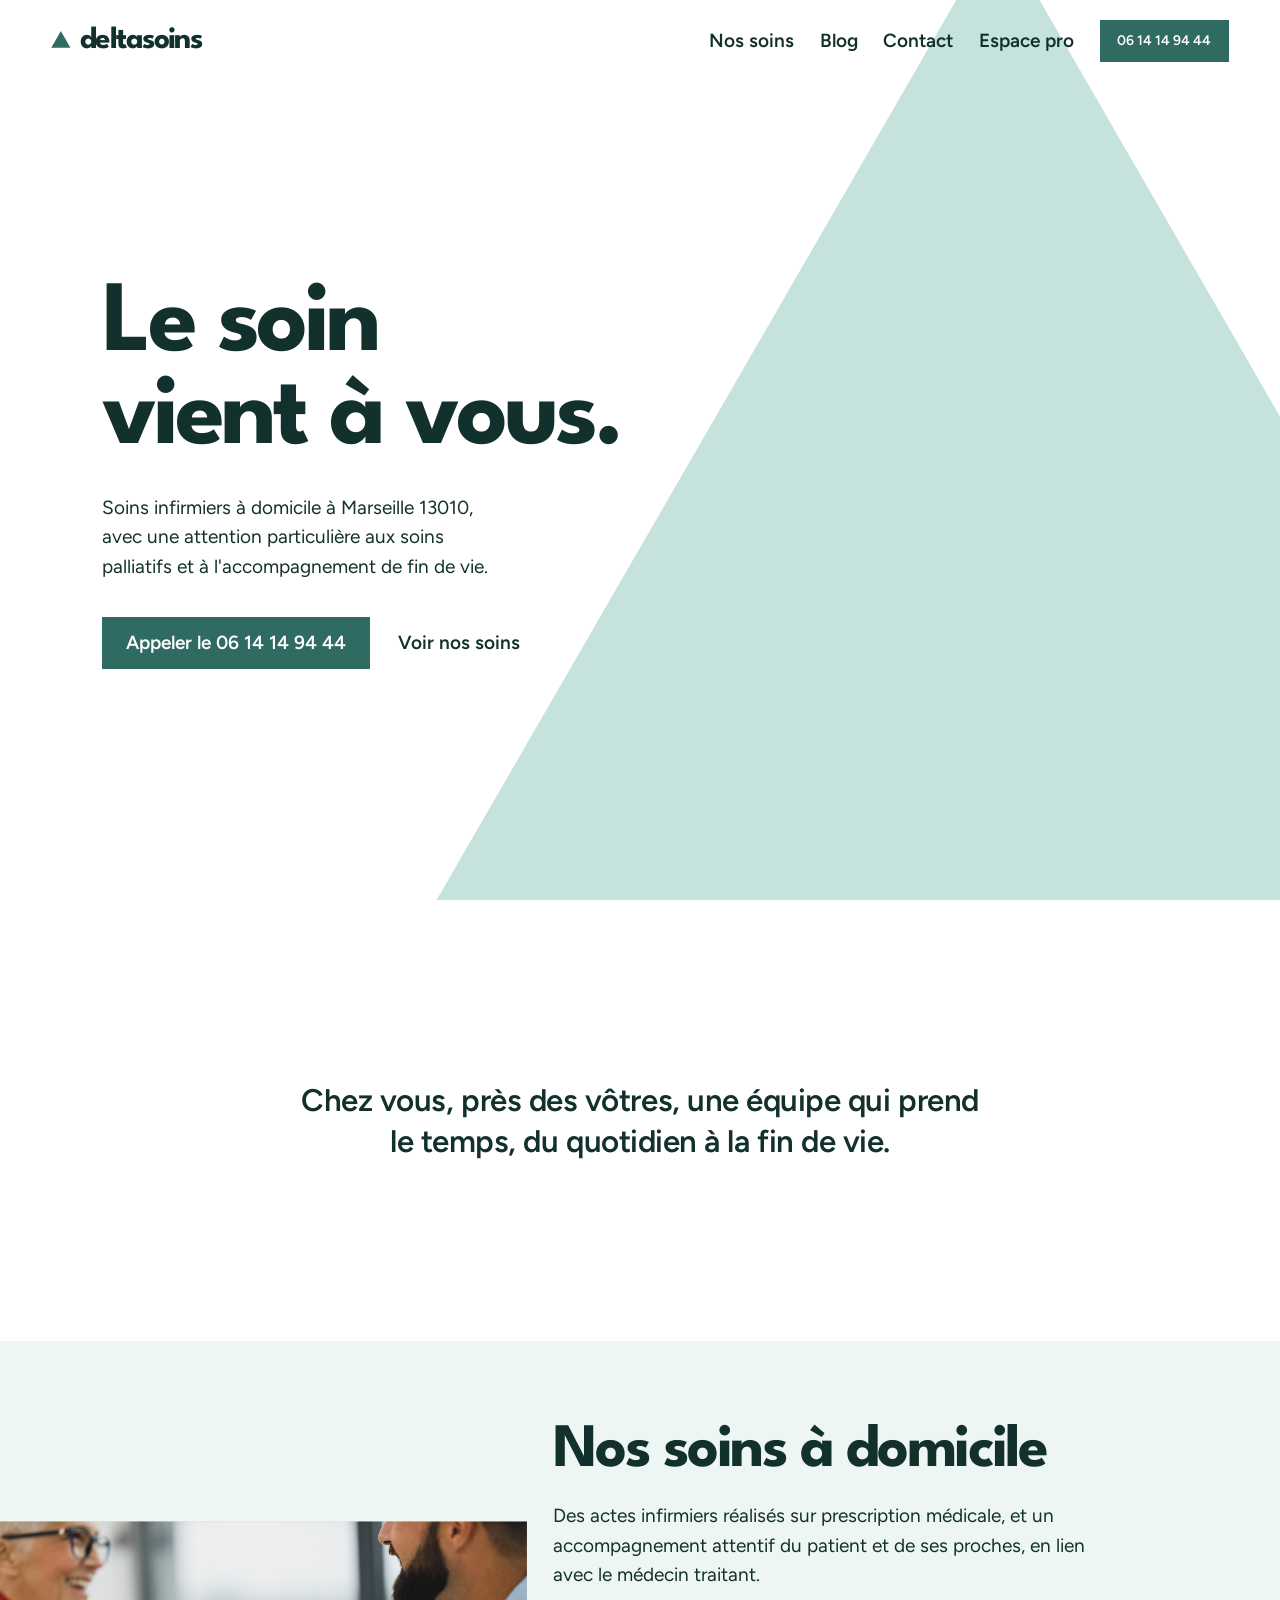
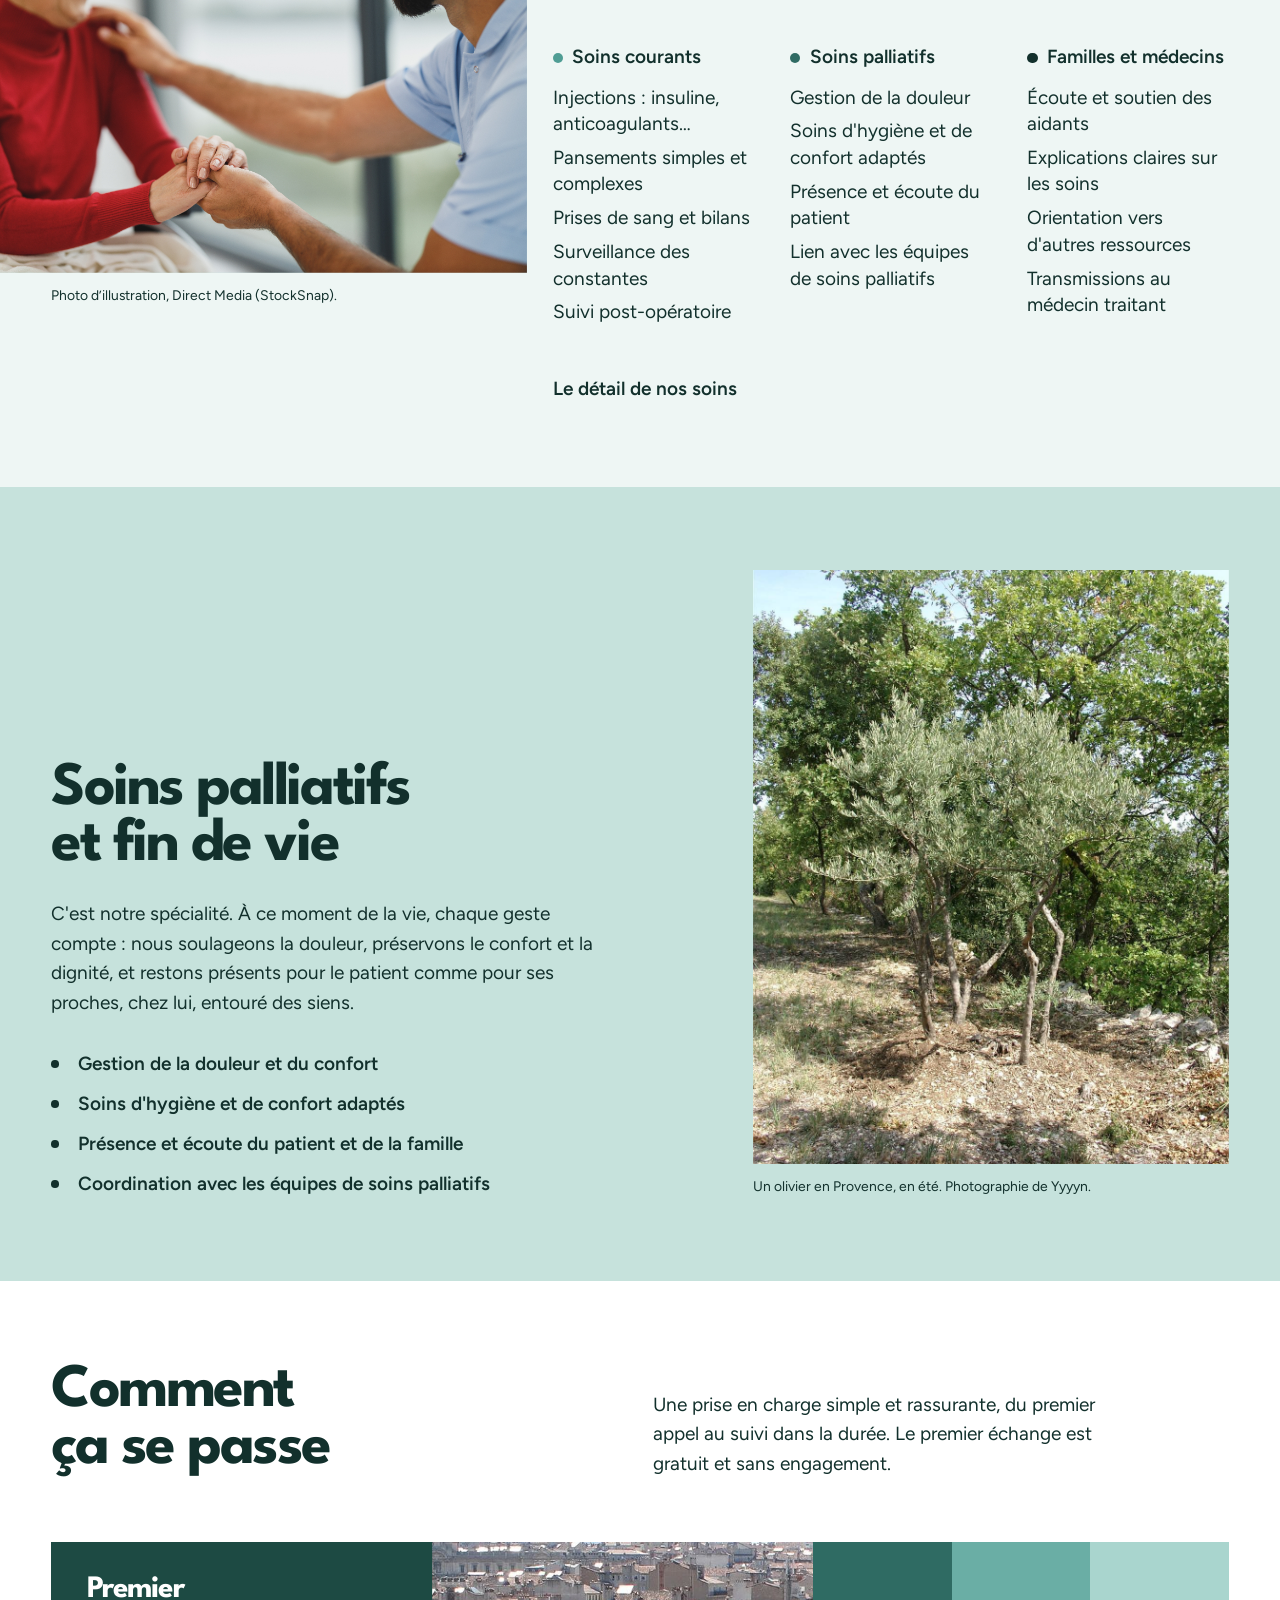
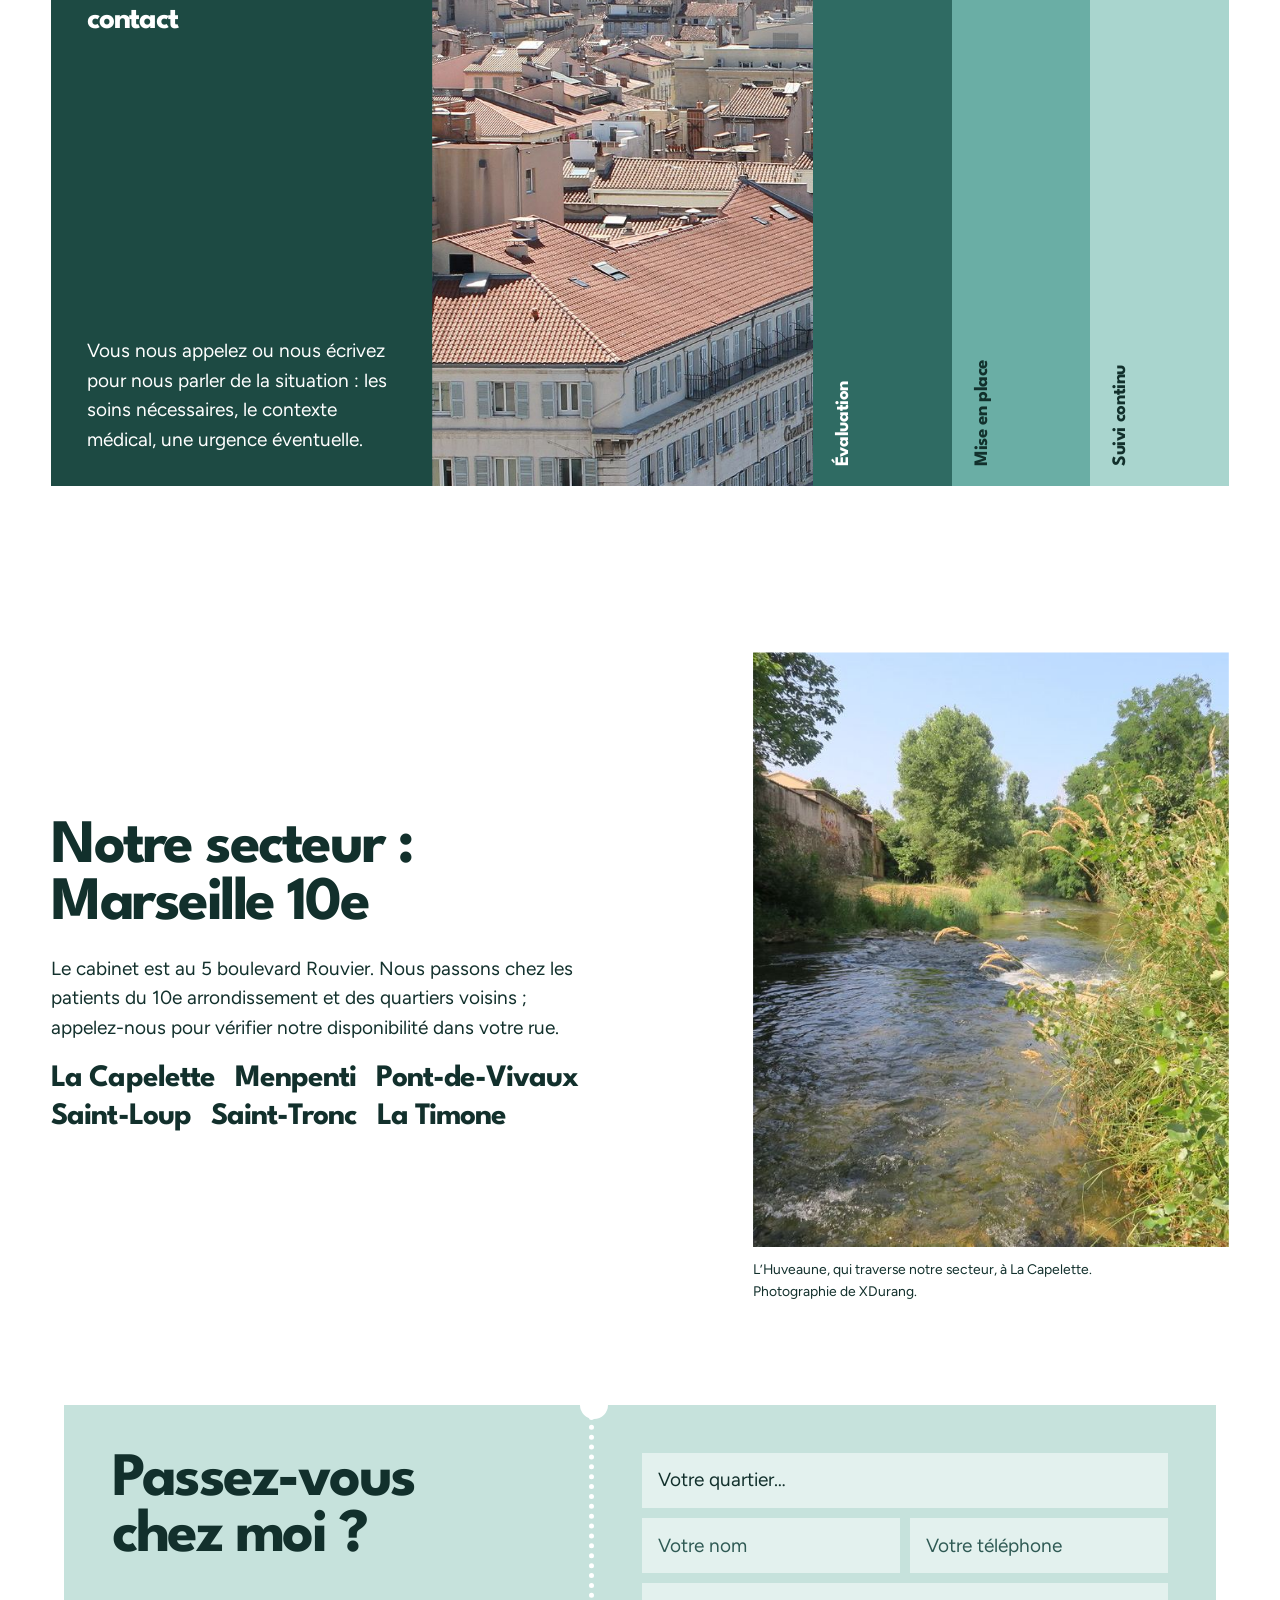
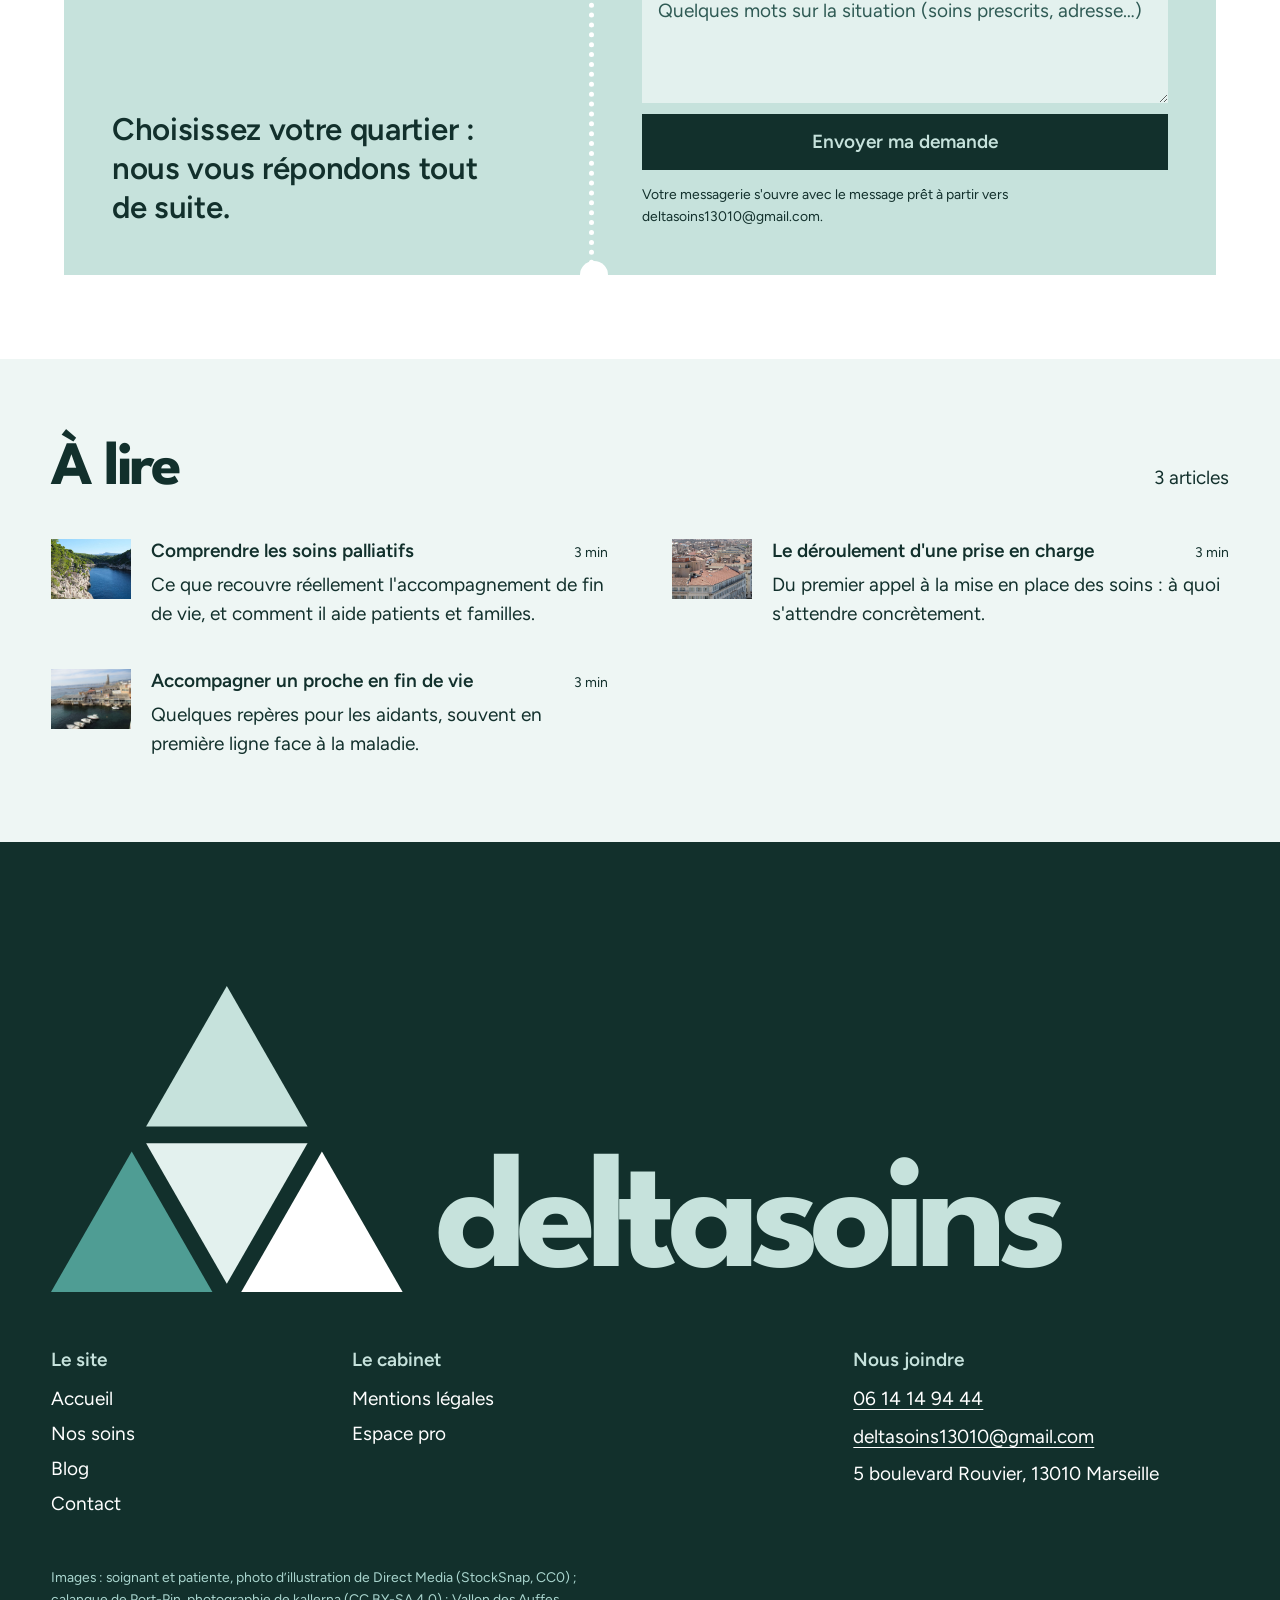
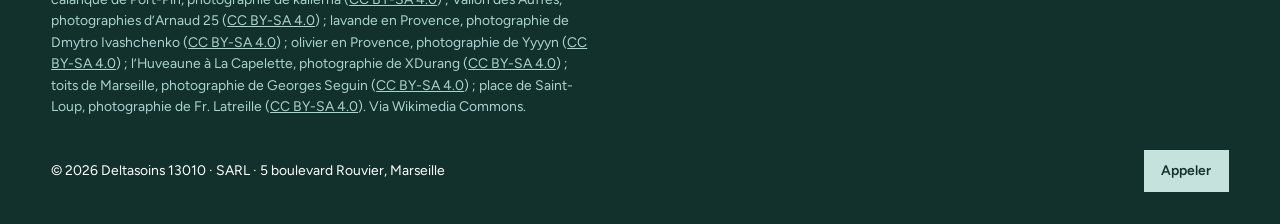
==== commit f868c79b: "Site vitrine : photo de l'Huveaune à la place de la vidéo dans « Notre secteur » La vidéo était de m" ====
--- a/index.html
+++ b/index.html
@@ -141,7 +141,7 @@
       <button class="stage__tab" aria-expanded="false" aria-controls="st-4"><span>Suivi continu</span></button>
       <div class="stage__panel" id="st-4">
         <div class="stage__text"><h3>Suivi continu</h3><p>Les soins évoluent avec l'état de santé&nbsp;: nous ajustons l'accompagnement avec le médecin et la famille, et restons joignables.</p></div>
-        <div class="stage__pic"><img src="assets/huveaune-capelette.jpg" width="1086" height="724" loading="lazy" decoding="async" alt="L'Huveaune à La Capelette en été, entre les herbes hautes."></div>
+        <div class="stage__pic"><img src="assets/saint-loup-place.jpg" width="1400" height="1050" loading="lazy" decoding="async" alt="La place de l’église de Saint-Loup, dans le 10e arrondissement, au soleil."></div>
       </div>
     </div>
   </div>
@@ -156,9 +156,9 @@
     </div>
     <figure class="sector__media" data-reveal style="--i:2">
       <div class="sector__frame drift">
-        <video autoplay muted loop playsinline preload="metadata" poster="assets/huveaune-capelette-video-poster.jpg" width="854" height="480" aria-hidden="true"><source src="assets/huveaune-capelette-video.webm" type="video/webm"></video>
-      </div>
-      <figcaption class="credit-line">L'Huveaune, qui traverse notre secteur, à La Capelette. Vidéo de XDurang.</figcaption>
+        <img src="assets/huveaune-capelette.jpg" width="1086" height="724" loading="lazy" decoding="async" alt="L’Huveaune à La Capelette en été, entre les herbes hautes et les arbres.">
+      </div>
+      <figcaption class="credit-line">L’Huveaune, qui traverse notre secteur, à La Capelette. Photographie de XDurang.</figcaption>
     </figure>
   </div>
 
@@ -267,7 +267,7 @@
       <p>5 boulevard Rouvier, 13010 Marseille</p>
     </div>
   </div>
-  <p class="credits">Images&nbsp;: soignant et patiente, photo d’illustration de Direct Media (StockSnap, CC0)&nbsp;; calanque de Port-Pin, photographie de kallerna (<a href="https://creativecommons.org/licenses/by-sa/4.0/deed.fr">CC BY-SA 4.0</a>)&nbsp;; Vallon des Auffes, photographies d’Arnaud 25 (<a href="https://creativecommons.org/licenses/by-sa/4.0/deed.fr">CC BY-SA 4.0</a>)&nbsp;; lavande en Provence, photographie de Dmytro Ivashchenko (<a href="https://creativecommons.org/licenses/by-sa/4.0/deed.fr">CC BY-SA 4.0</a>)&nbsp;; olivier en Provence, photographie de Yyyyn (<a href="https://creativecommons.org/licenses/by-sa/4.0/deed.fr">CC BY-SA 4.0</a>)&nbsp;; l’Huveaune à La Capelette, photographie et vidéo de XDurang (<a href="https://creativecommons.org/licenses/by-sa/4.0/deed.fr">CC BY-SA 4.0</a>)&nbsp;; toits de Marseille, photographie de Georges Seguin (<a href="https://creativecommons.org/licenses/by-sa/4.0/deed.fr">CC BY-SA 4.0</a>). Via Wikimedia Commons.</p>
+  <p class="credits">Images&nbsp;: soignant et patiente, photo d’illustration de Direct Media (StockSnap, CC0)&nbsp;; calanque de Port-Pin, photographie de kallerna (<a href="https://creativecommons.org/licenses/by-sa/4.0/deed.fr">CC BY-SA 4.0</a>)&nbsp;; Vallon des Auffes, photographies d’Arnaud 25 (<a href="https://creativecommons.org/licenses/by-sa/4.0/deed.fr">CC BY-SA 4.0</a>)&nbsp;; lavande en Provence, photographie de Dmytro Ivashchenko (<a href="https://creativecommons.org/licenses/by-sa/4.0/deed.fr">CC BY-SA 4.0</a>)&nbsp;; olivier en Provence, photographie de Yyyyn (<a href="https://creativecommons.org/licenses/by-sa/4.0/deed.fr">CC BY-SA 4.0</a>)&nbsp;; l’Huveaune à La Capelette, photographie de XDurang (<a href="https://creativecommons.org/licenses/by-sa/4.0/deed.fr">CC BY-SA 4.0</a>)&nbsp;; toits de Marseille, photographie de Georges Seguin (<a href="https://creativecommons.org/licenses/by-sa/4.0/deed.fr">CC BY-SA 4.0</a>)&nbsp;; place de Saint-Loup, photographie de Fr. Latreille (<a href="https://creativecommons.org/licenses/by-sa/4.0/deed.fr">CC BY-SA 4.0</a>). Via Wikimedia Commons.</p>
   <div class="footer-last">
     <span>© <span data-year>2026</span> Deltasoins 13010 · SARL · 5 boulevard Rouvier, Marseille</span>
     <a href="tel:0614149444" class="button button--peach button--small">Appeler</a>
